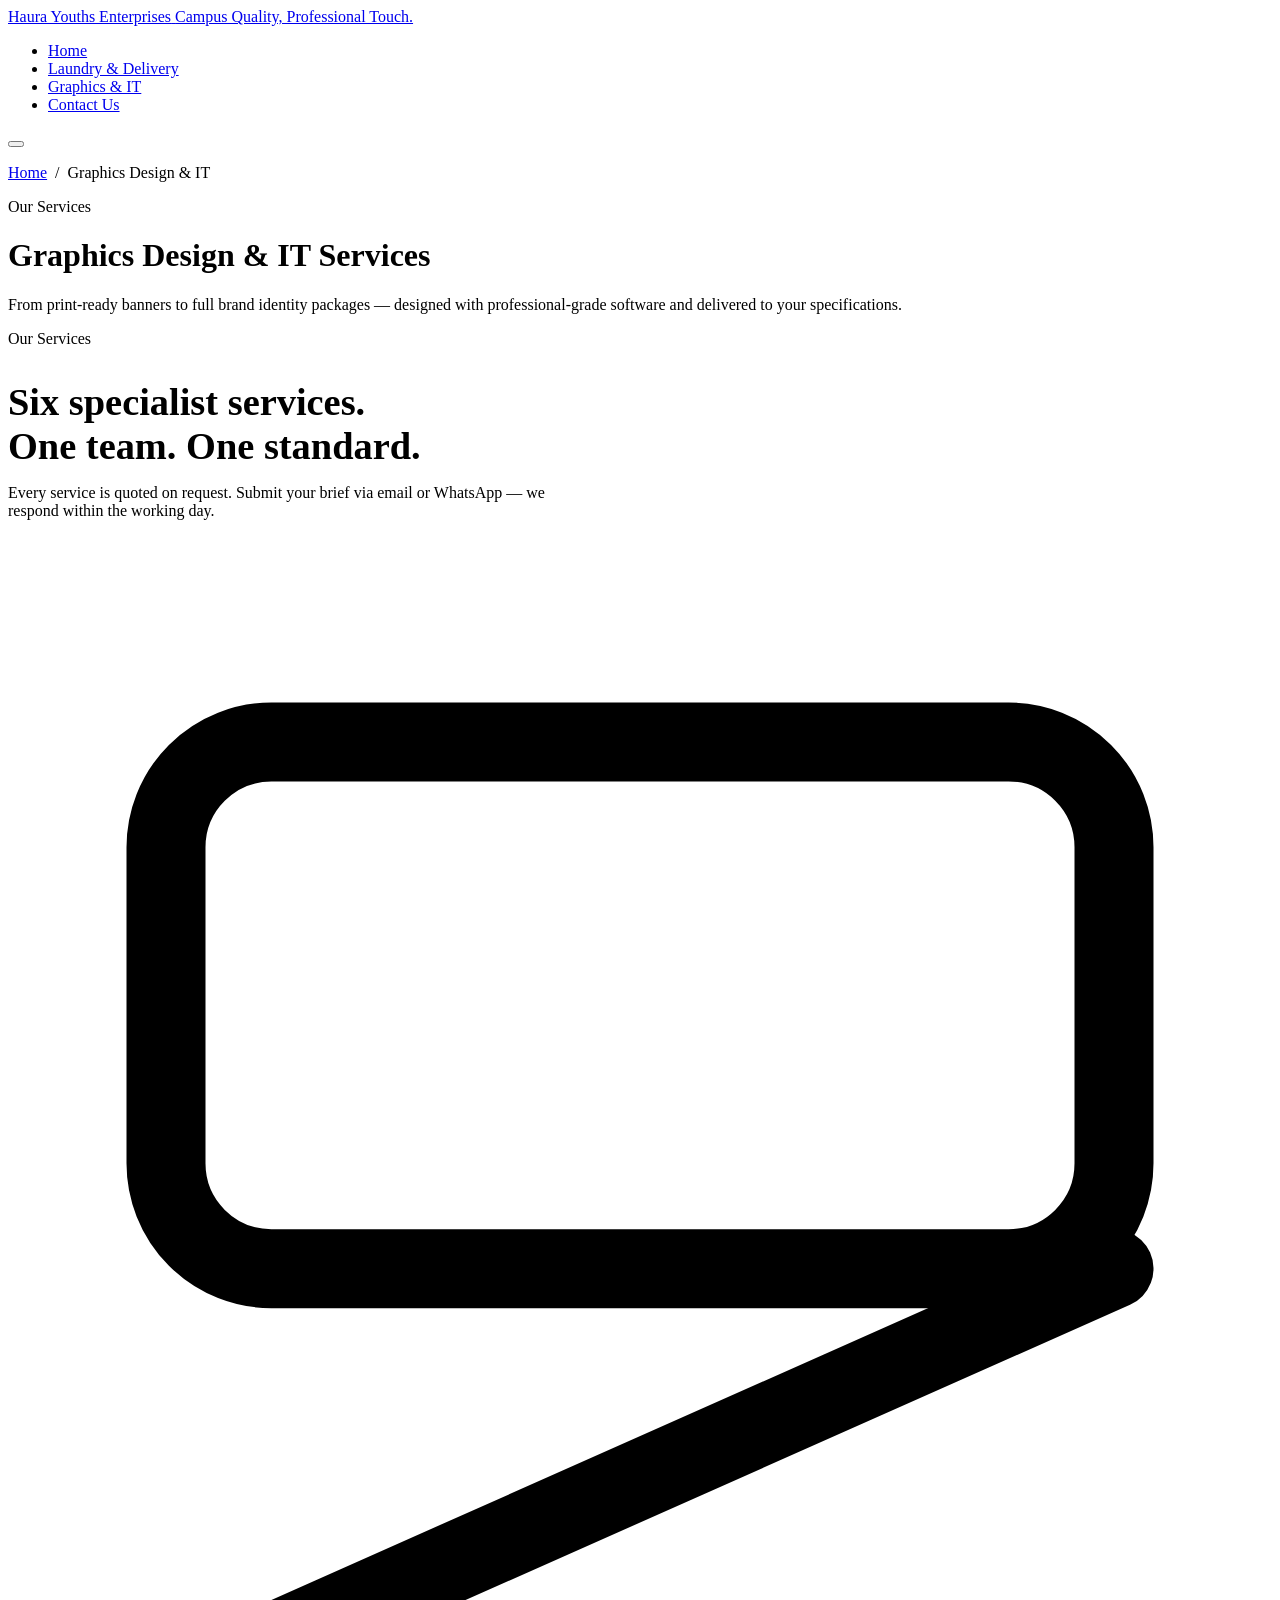
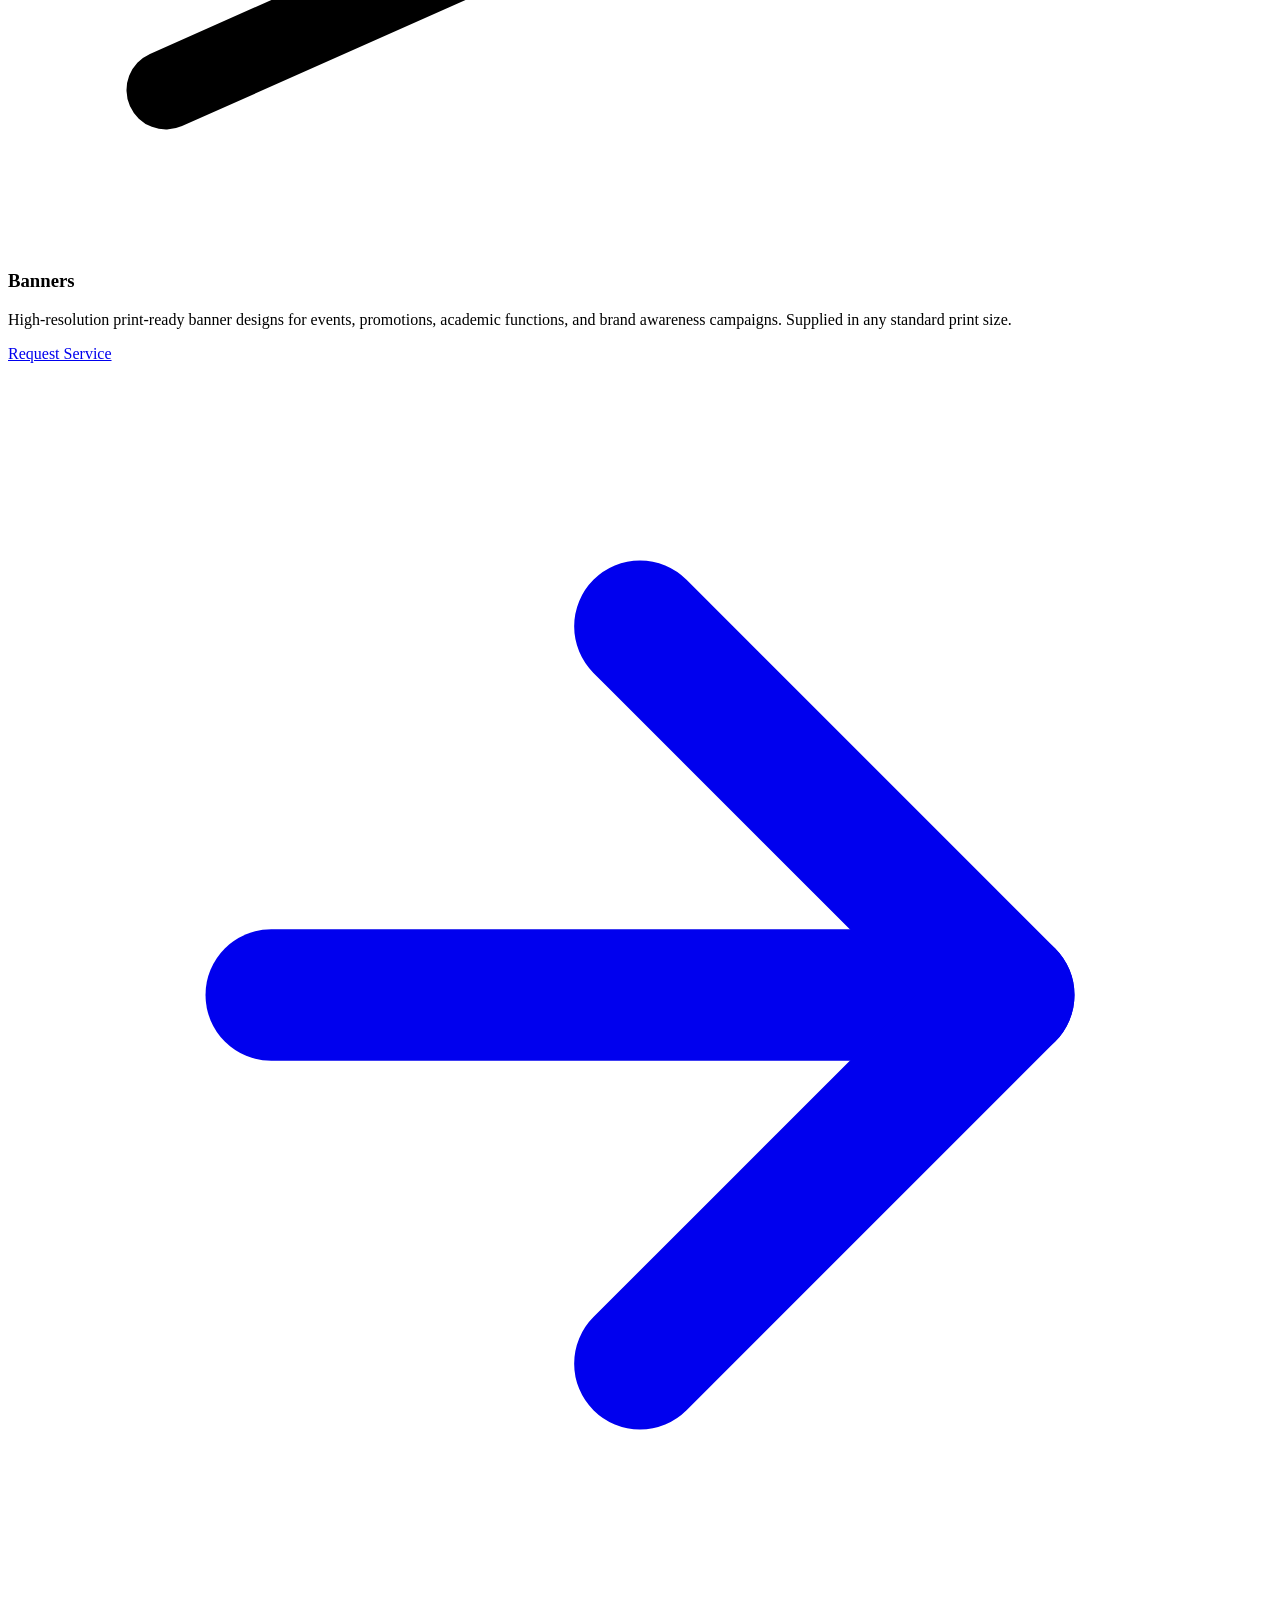
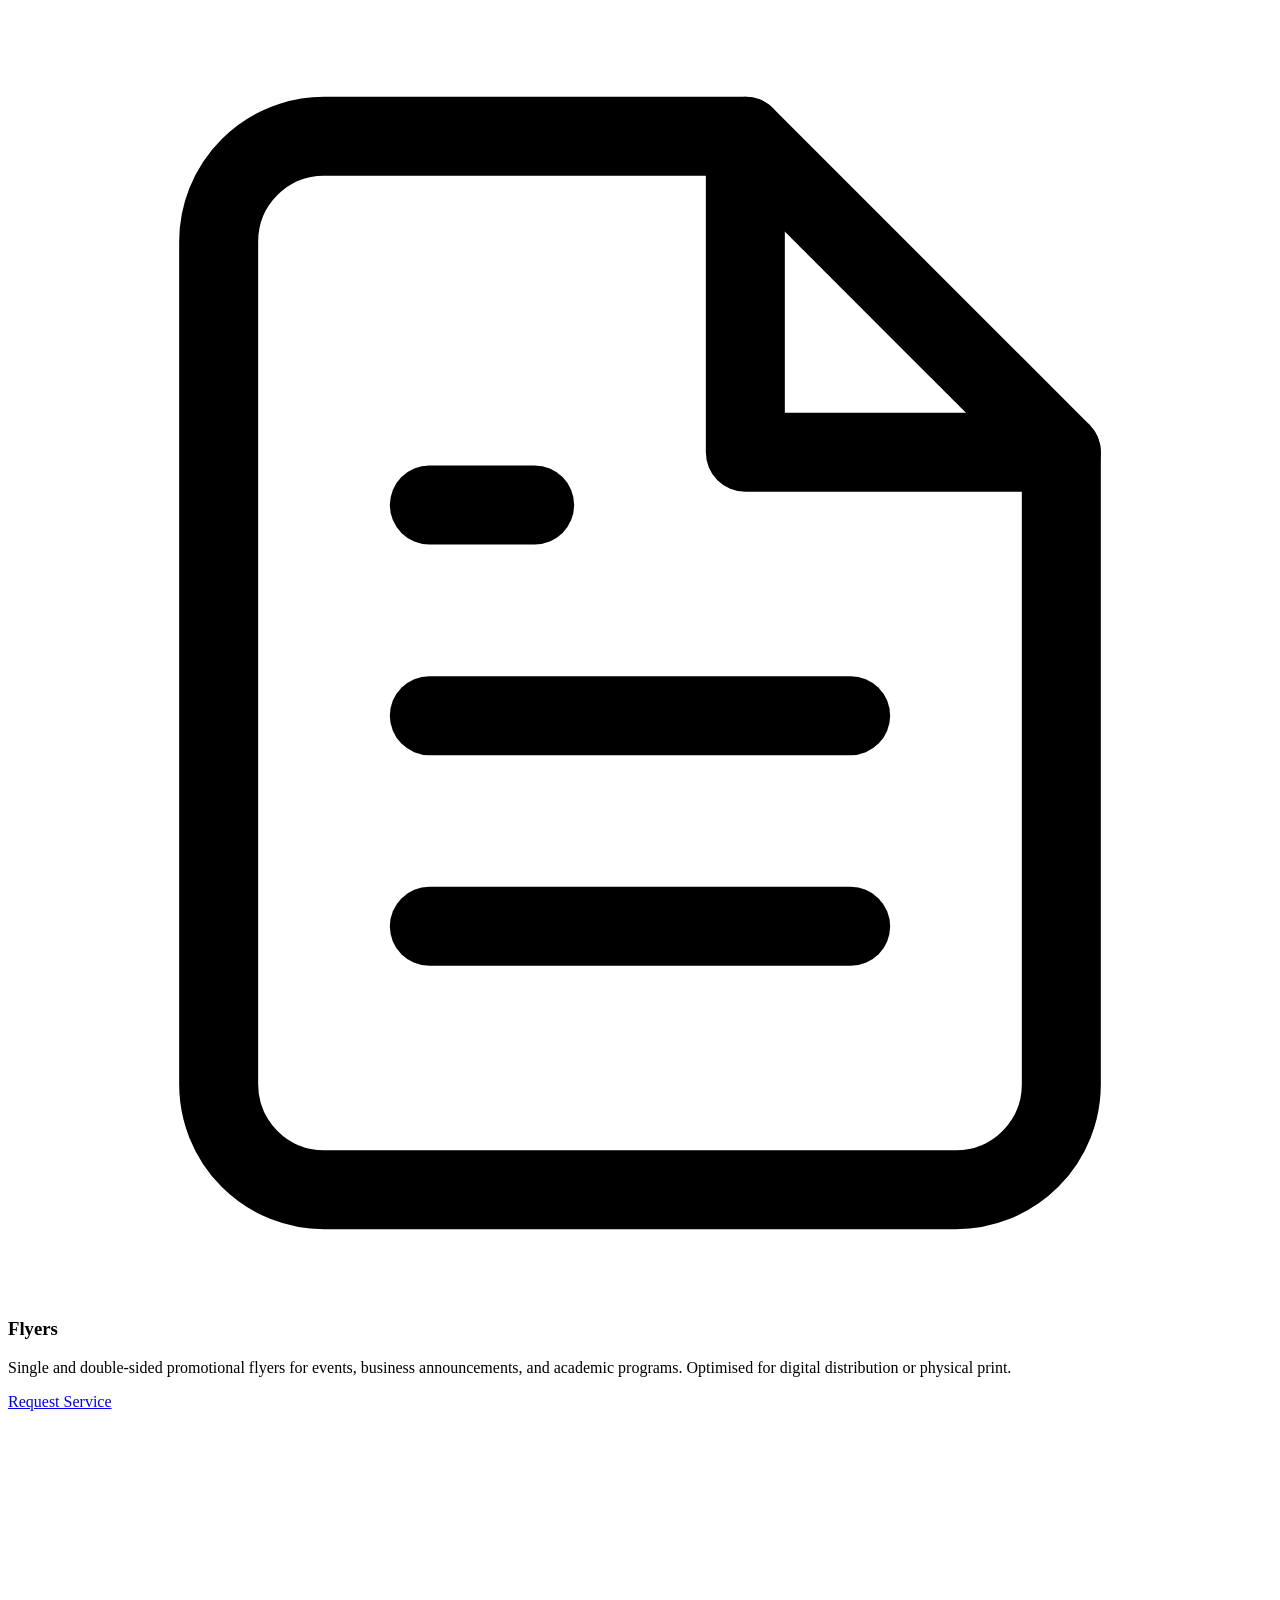
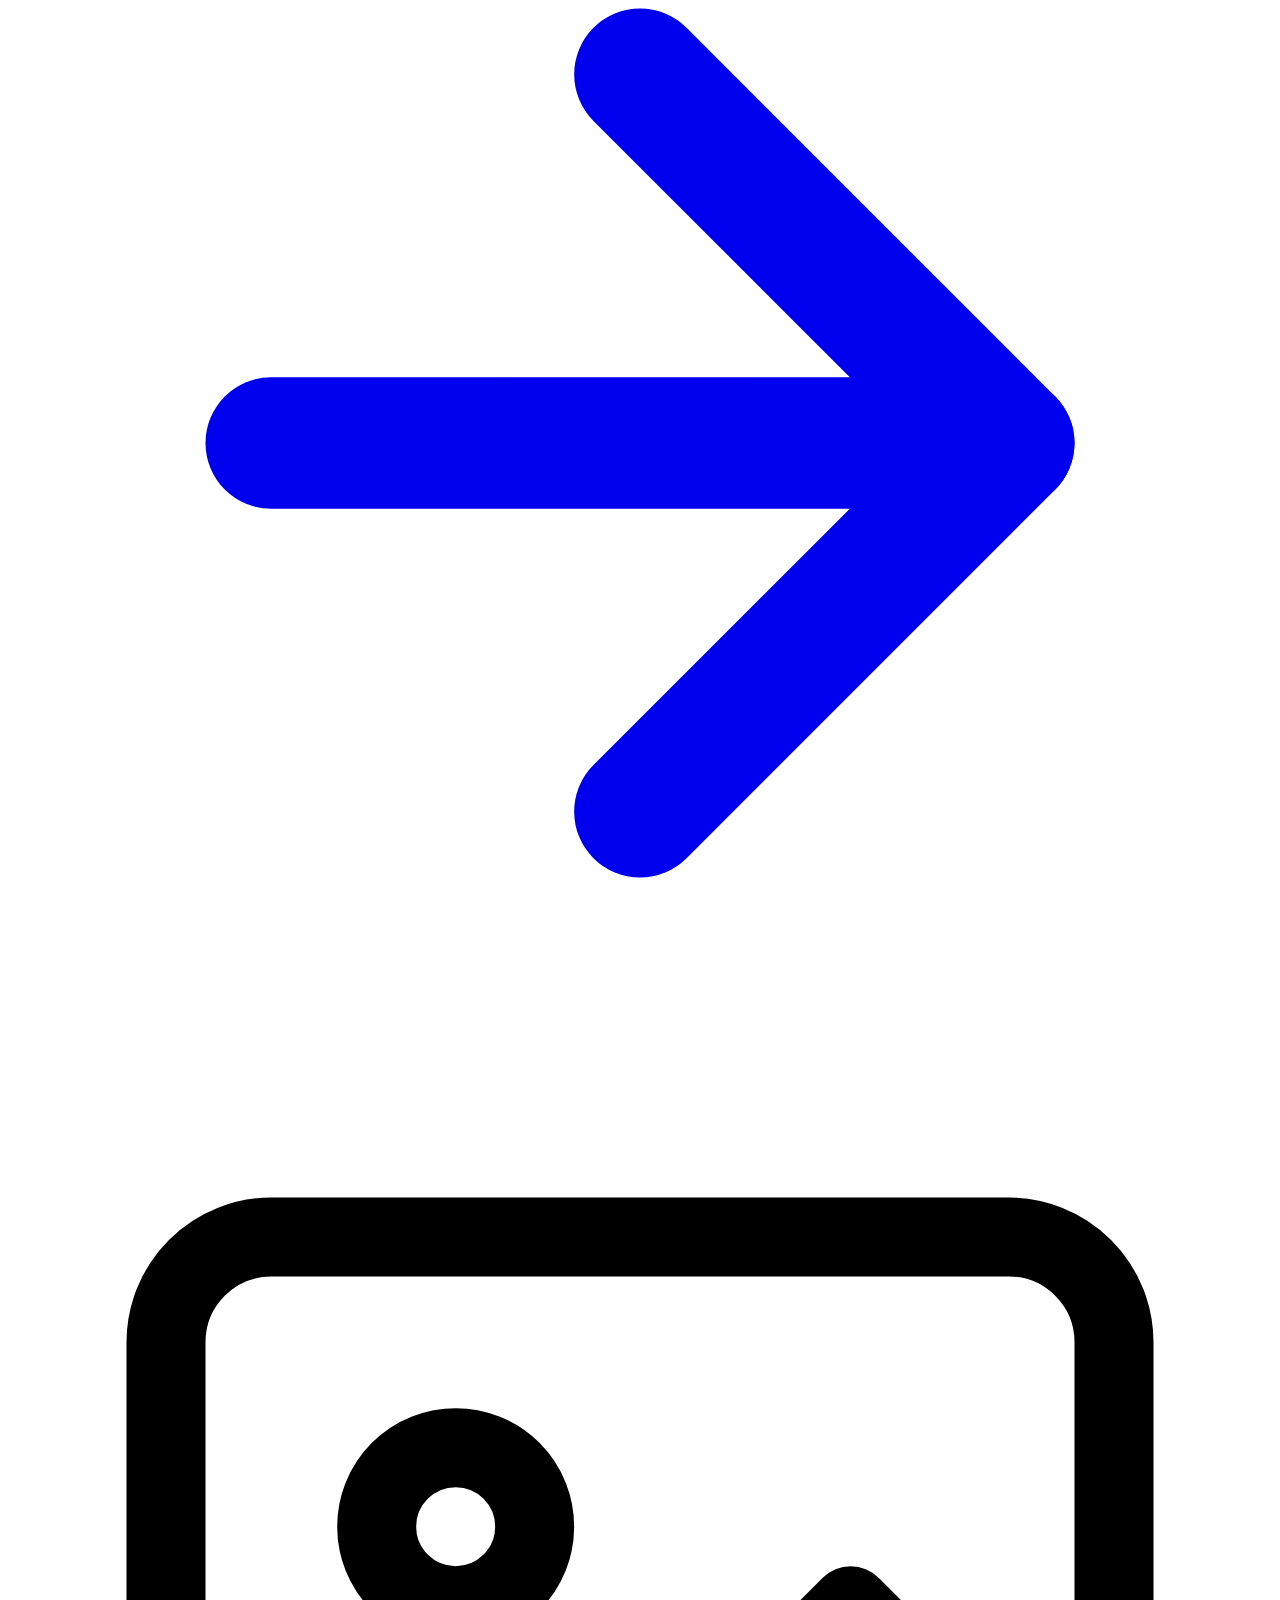
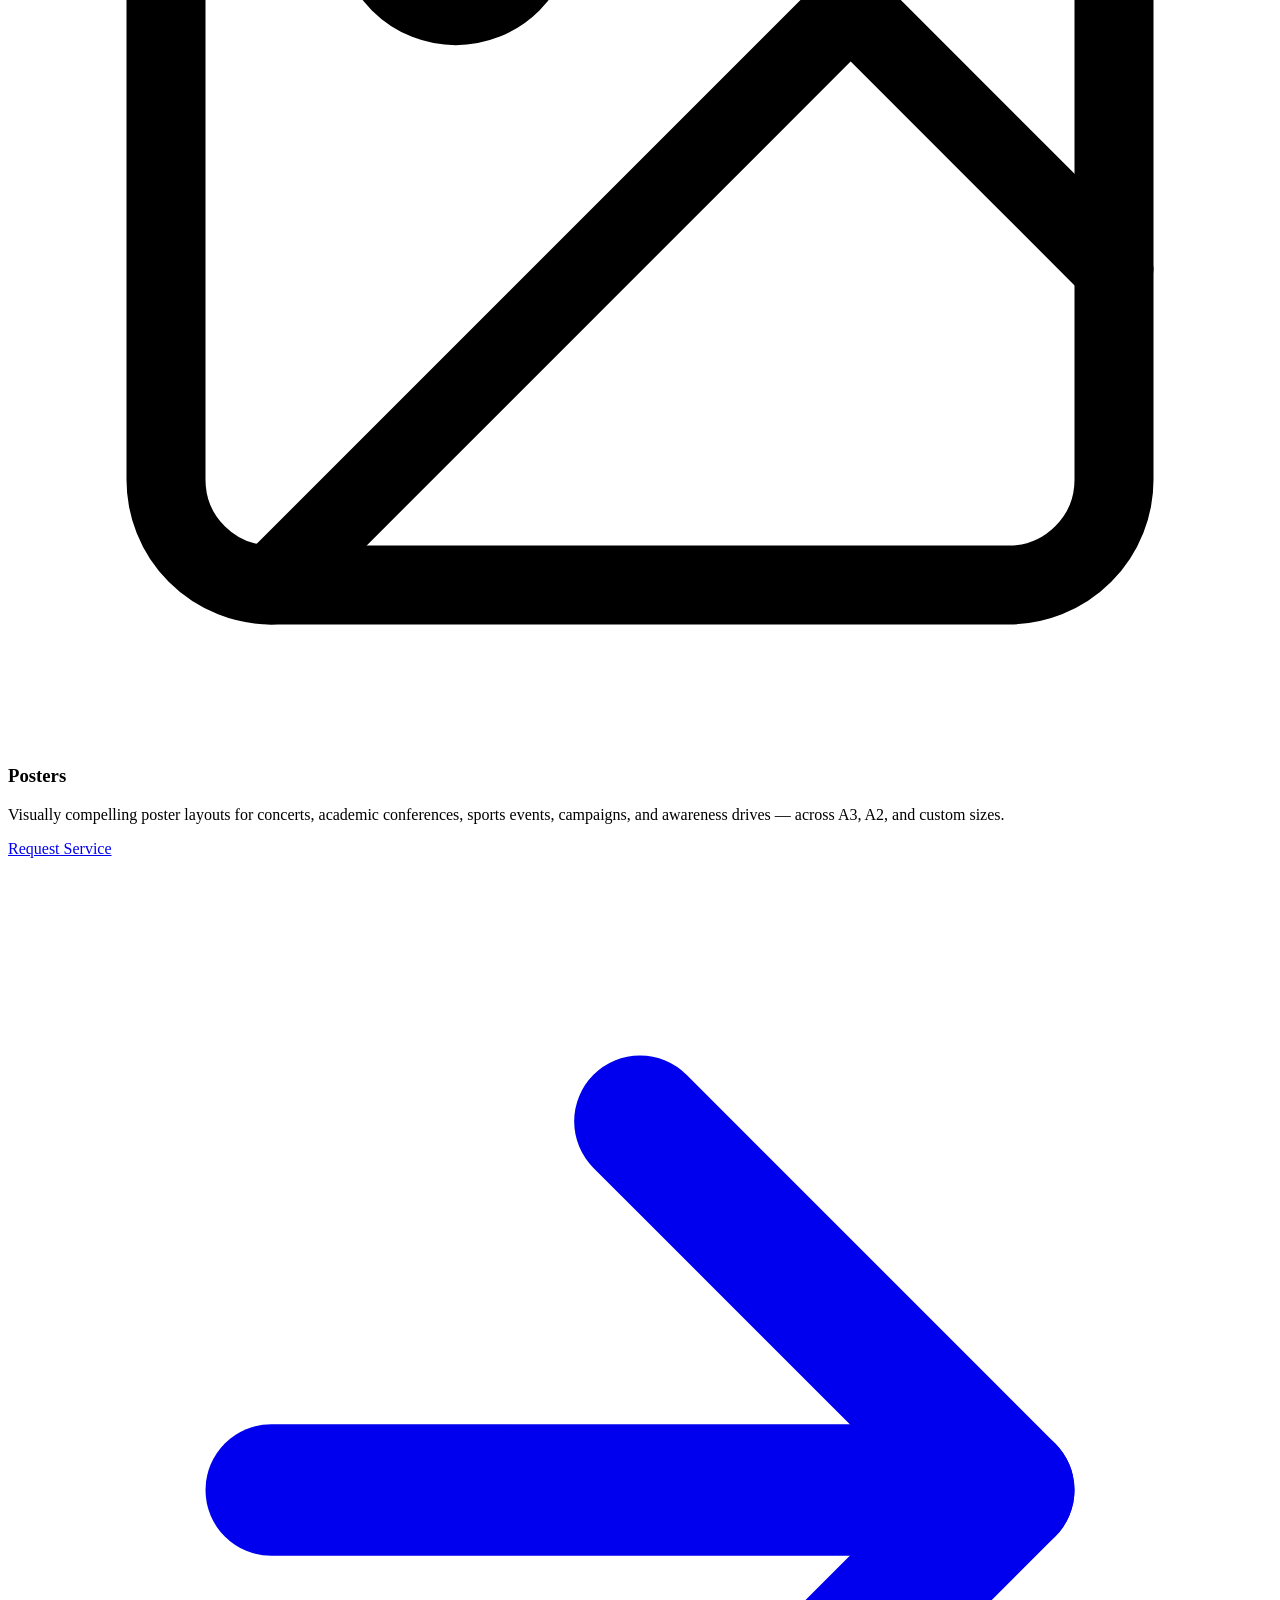
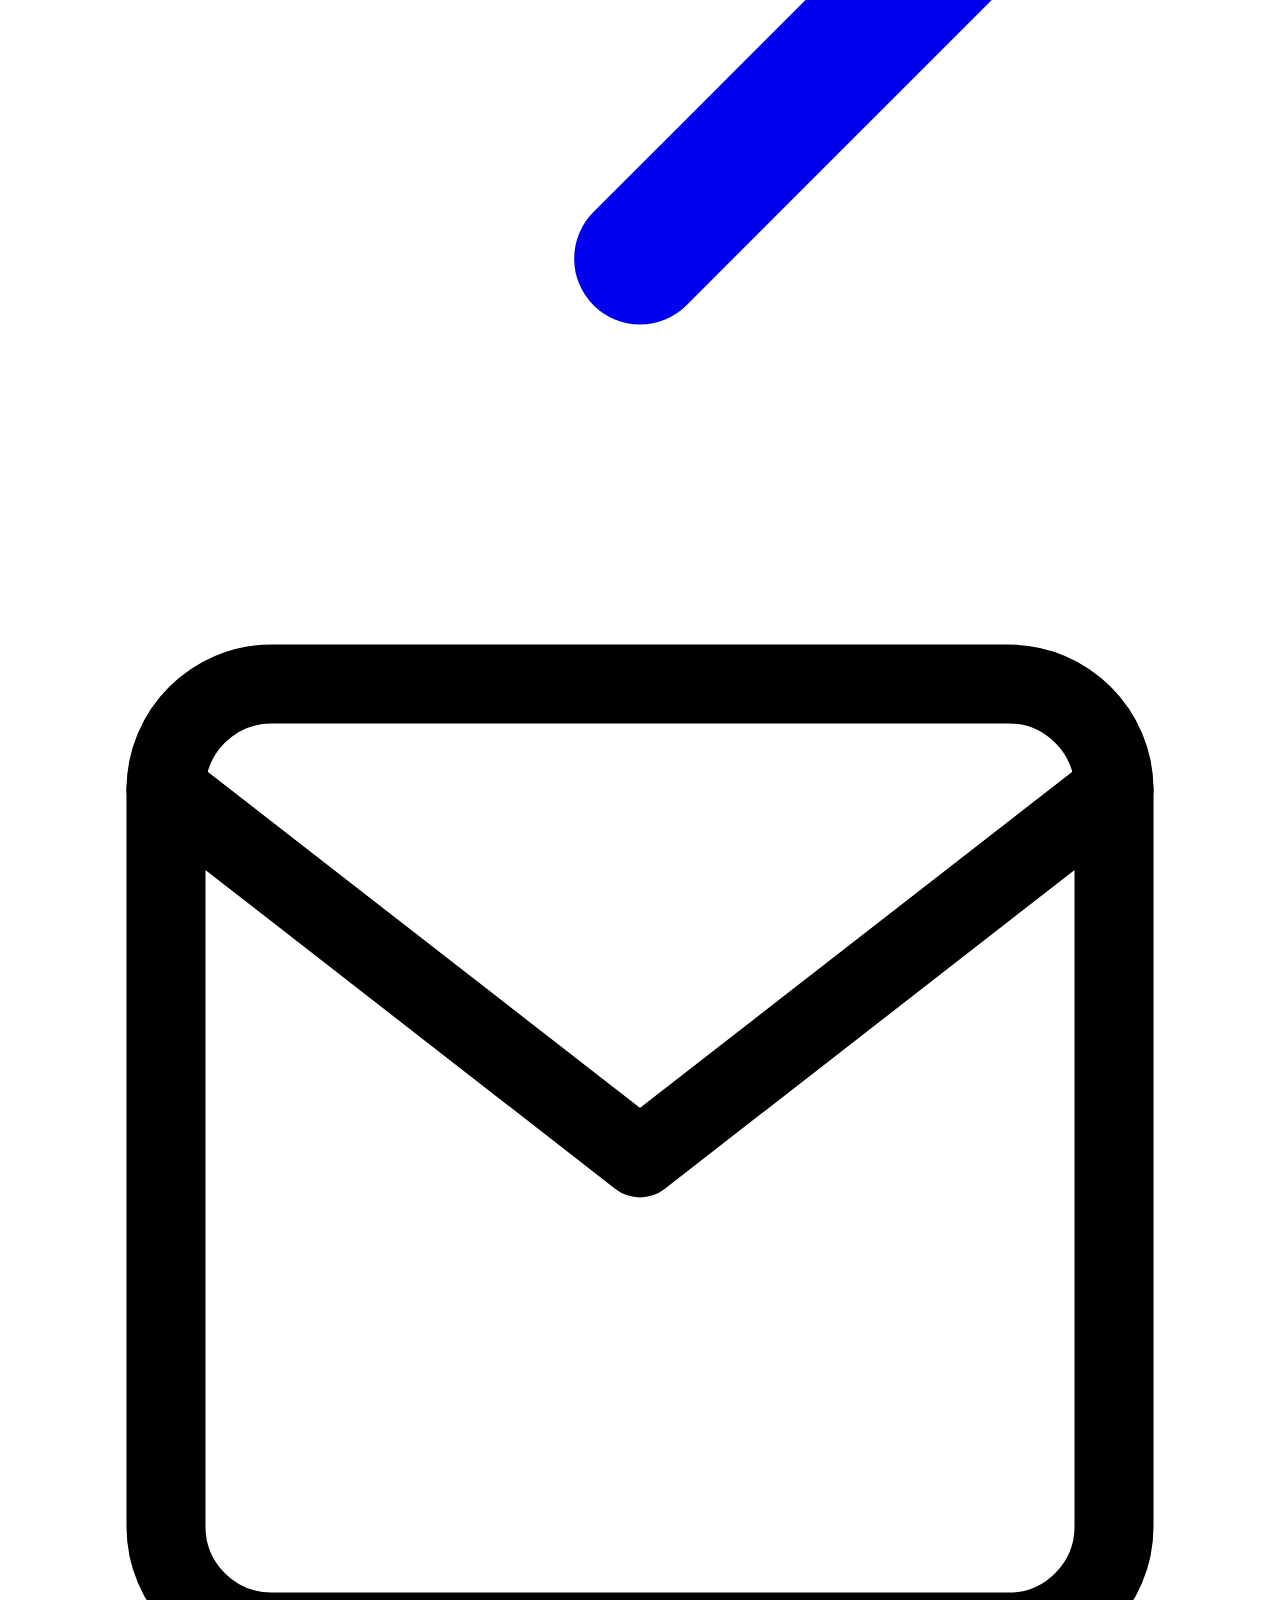
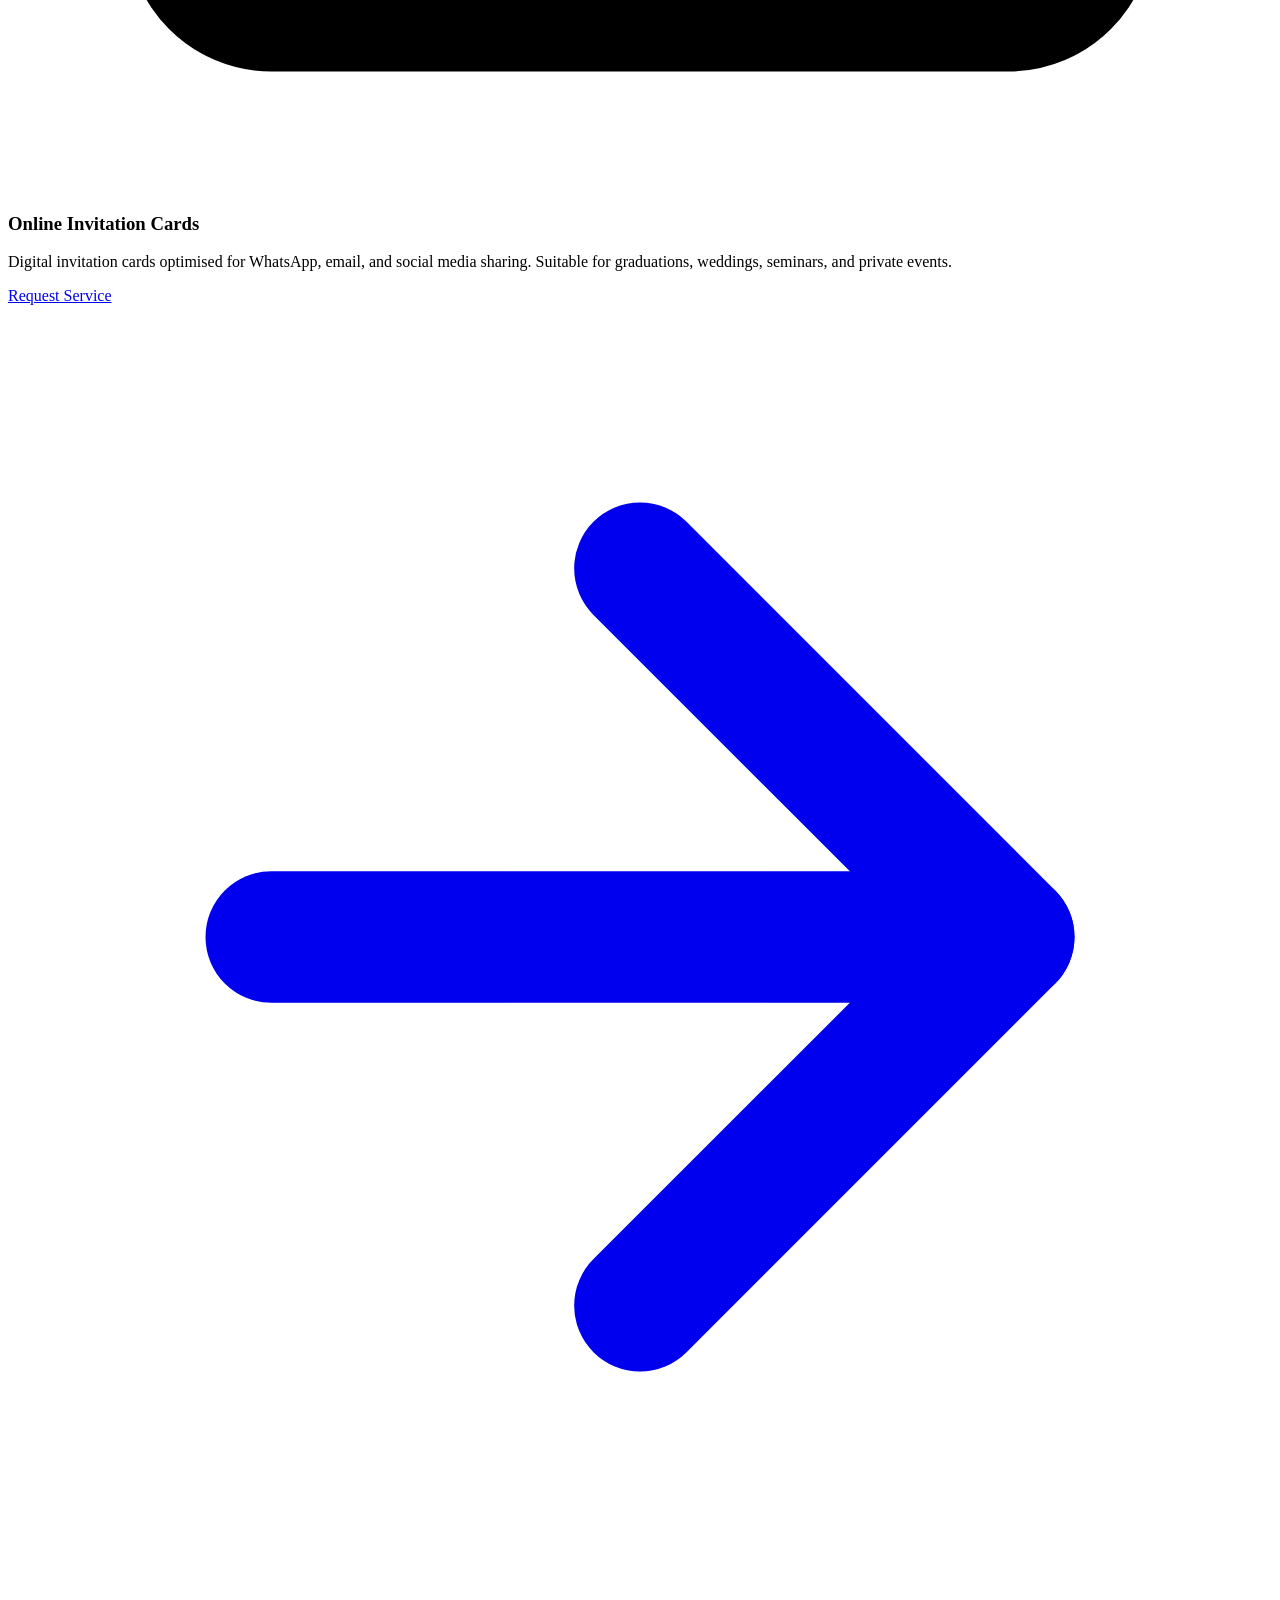
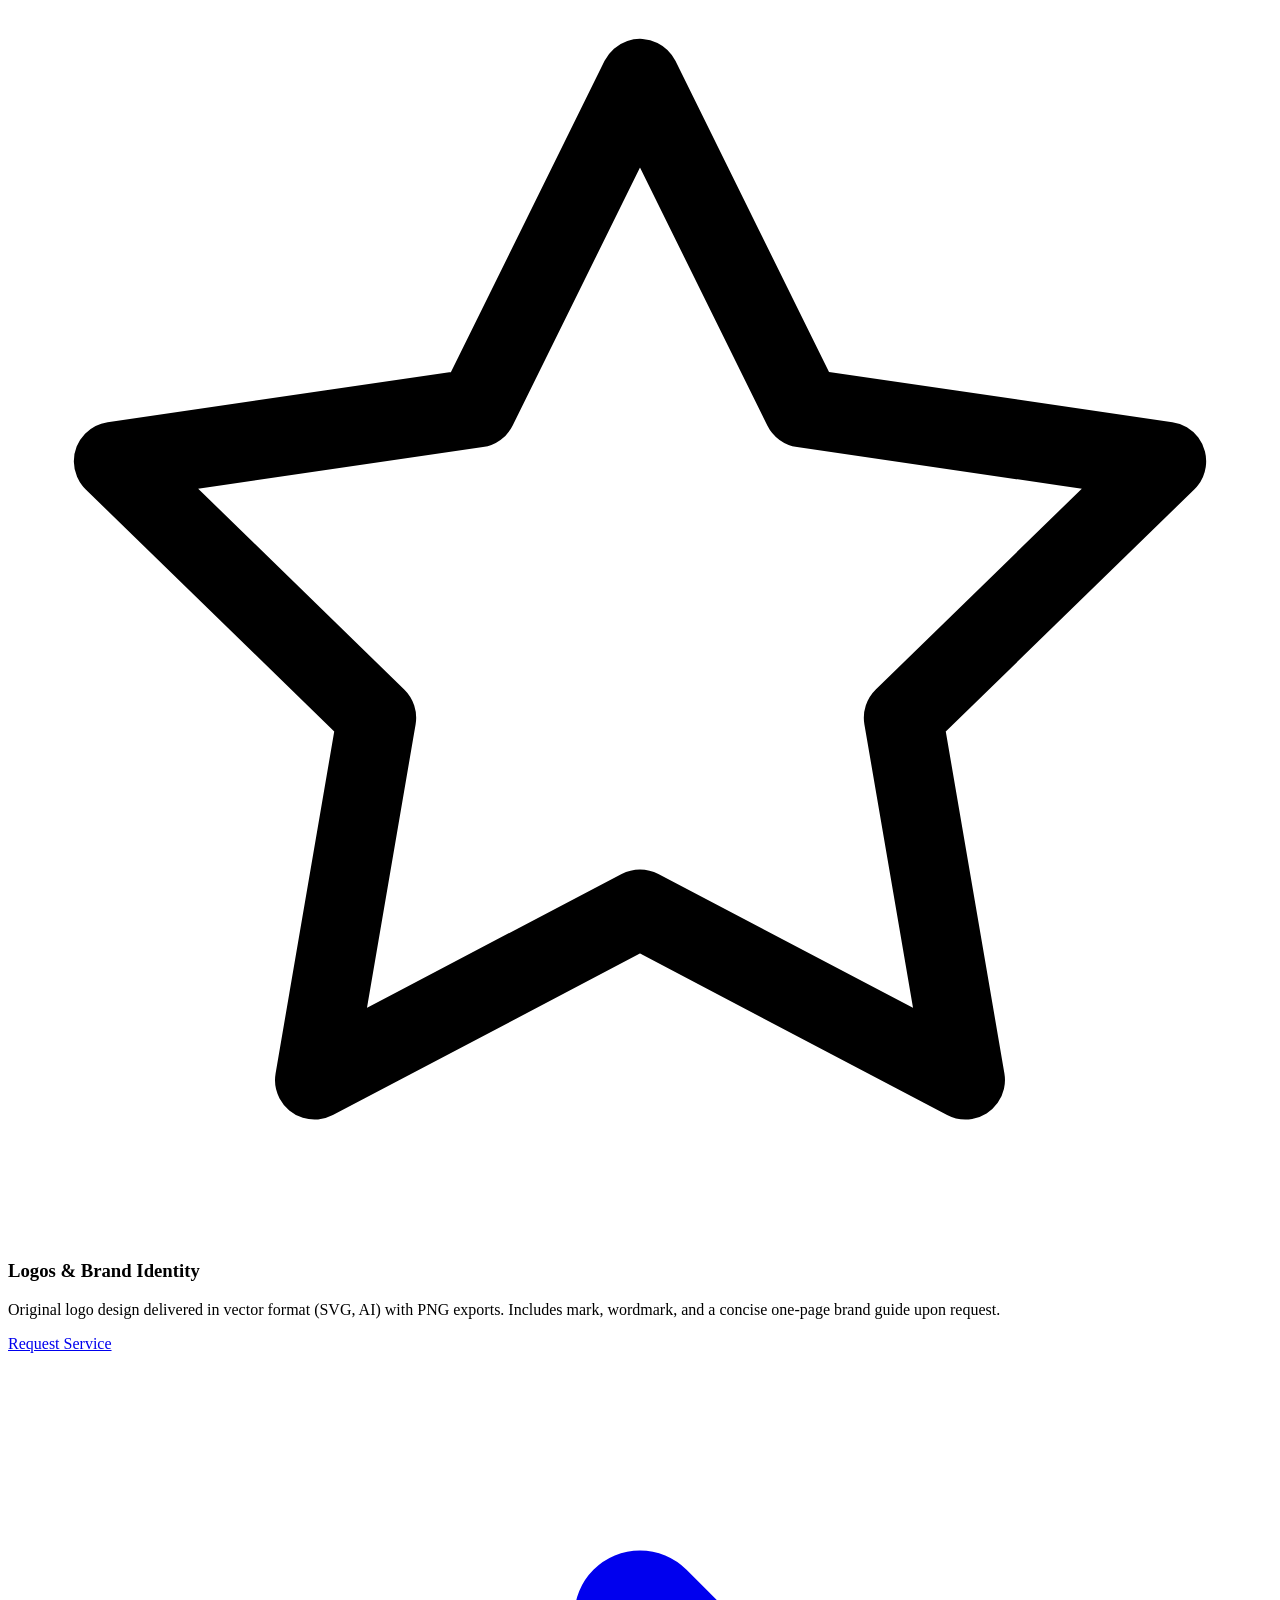
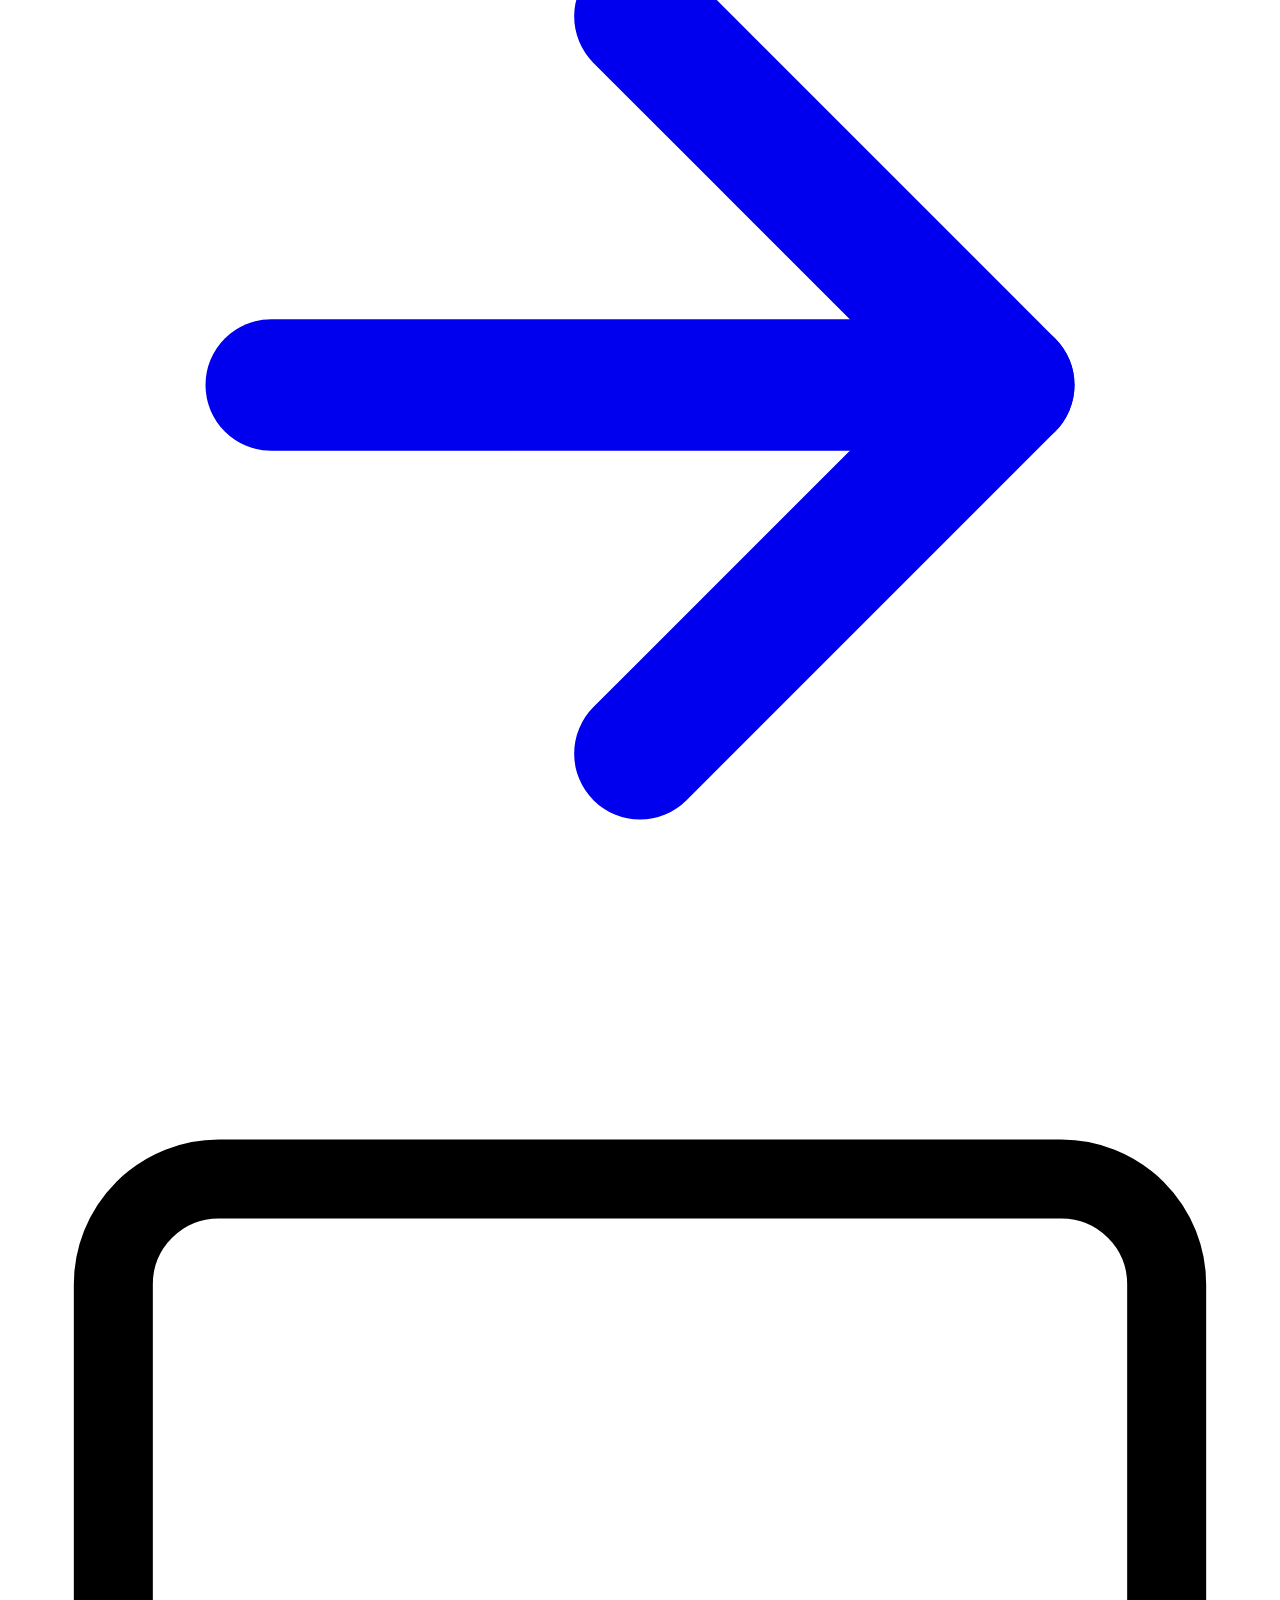
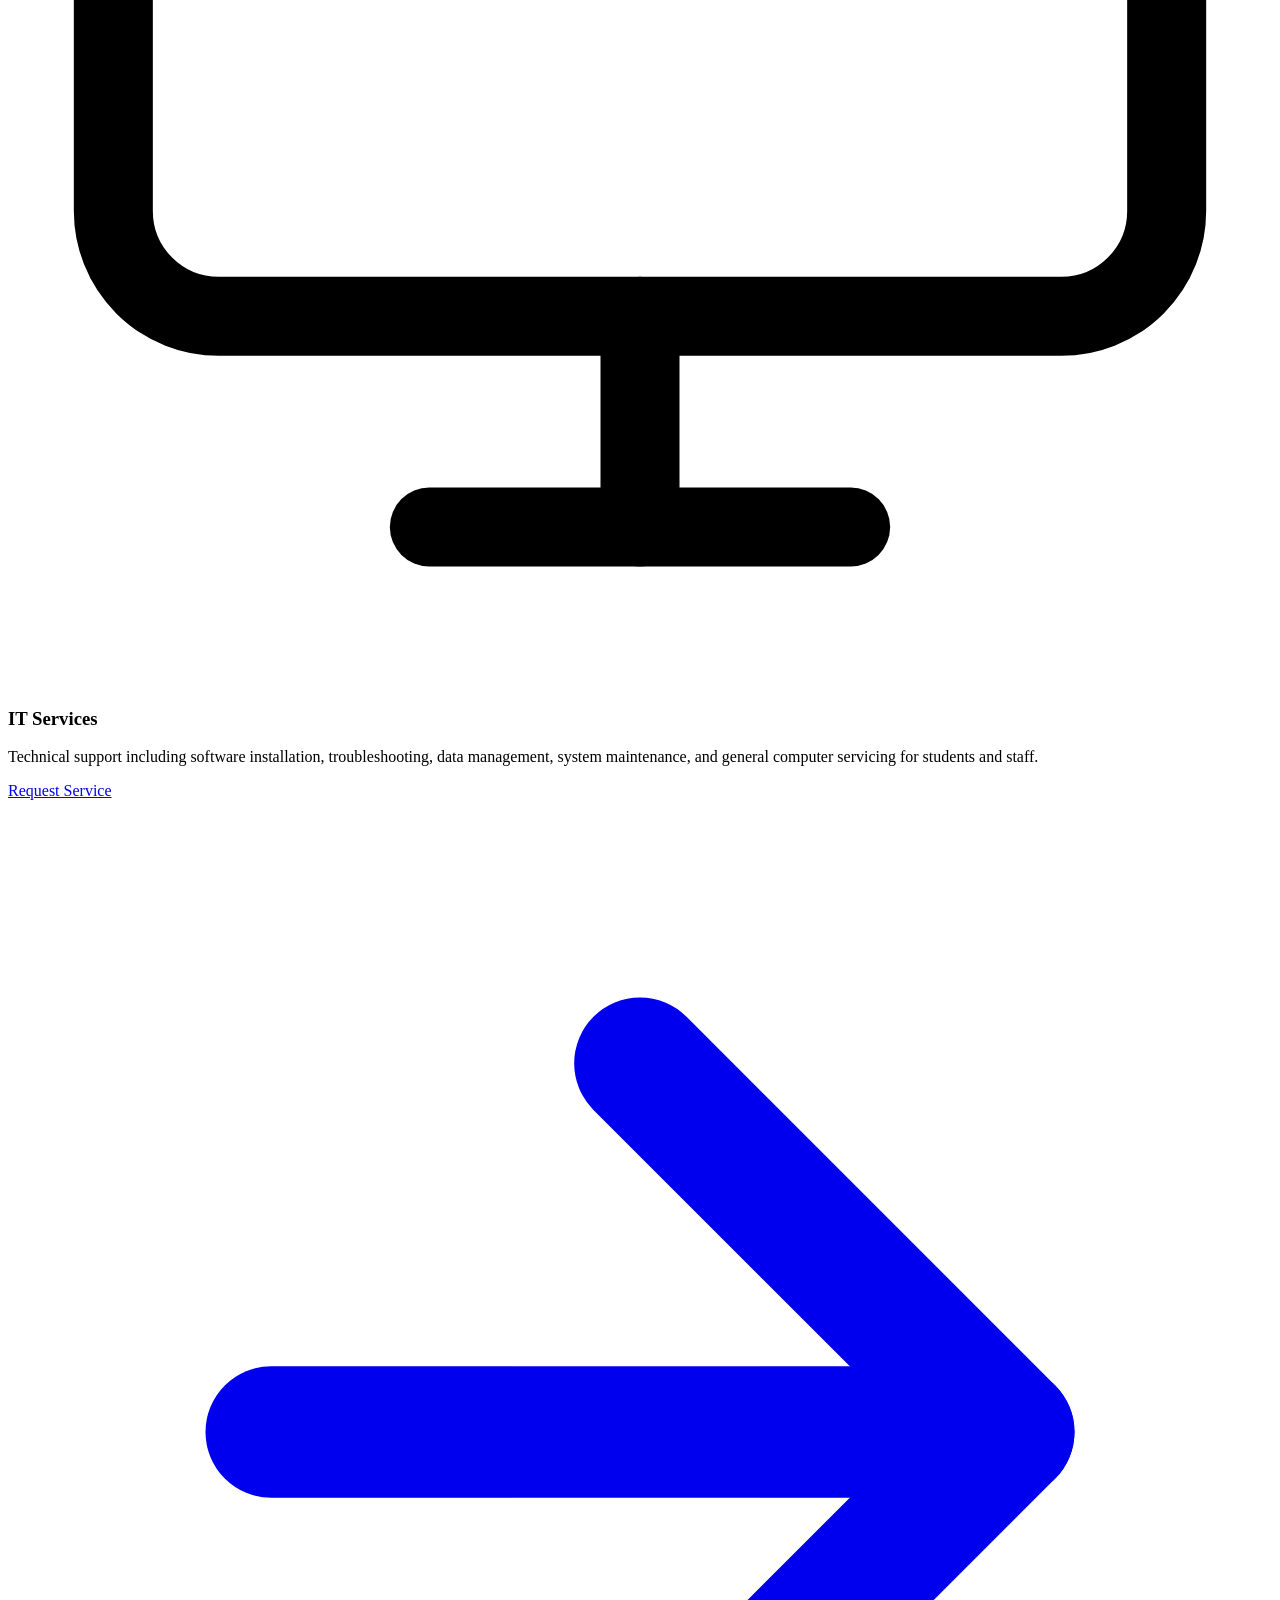
==== graphics.html @ f8dec612 "Fix hero image, calculator delivery note styling, copyright year 2026" ====
<!DOCTYPE html>
<html lang="en">
<head>
  <meta charset="UTF-8" />
  <meta name="viewport" content="width=device-width, initial-scale=1.0" />
  <meta name="description" content="Haura Youths Enterprises — Professional graphics design and IT services including banners, flyers, posters, logos, invitation cards, and technical support. Mbeya, Tanzania." />
  <title>Graphics Design &amp; IT — Haura Youths Enterprises</title>
  <link rel="stylesheet" href="css/style.css" />
</head>
<body>

  <!-- NAVBAR -->
  <nav class="navbar" role="navigation" aria-label="Main navigation">
    <div class="navbar__inner">
      <a href="index.html" class="navbar__brand">
        <span class="navbar__name">Haura Youths Enterprises</span>
        <span class="navbar__tagline">Campus Quality, Professional Touch.</span>
      </a>
      <ul class="navbar__links" role="list">
        <li><a href="index.html">Home</a></li>
        <li><a href="laundry.html">Laundry &amp; Delivery</a></li>
        <li><a href="graphics.html" class="active">Graphics &amp; IT</a></li>
        <li><a href="mailto:haurayouths@gmail.com" class="nav-cta">Contact Us</a></li>
      </ul>
      <button class="nav-toggle" aria-label="Toggle menu" aria-expanded="false">
        <span></span>
        <span></span>
        <span></span>
      </button>
    </div>
  </nav>

  <!-- PAGE HERO -->
  <header class="page-hero" aria-labelledby="page-title">
    <div class="page-hero__inner">
      <p class="page-hero__breadcrumb">
        <a href="index.html">Home</a> &nbsp;/&nbsp; Graphics Design &amp; IT
      </p>
      <p class="section-label">Our Services</p>
      <h1 class="page-hero__title" id="page-title">Graphics Design &amp; IT Services</h1>
      <p class="page-hero__subtitle">
        From print-ready banners to full brand identity packages — designed with professional-grade software and delivered to your specifications.
      </p>
    </div>
  </header>

  <!-- SERVICE MATRIX -->
  <main>
    <section class="graphics-section" aria-labelledby="services-grid-title">
      <div style="max-width: 1280px; margin: 0 auto; padding: 0 0 48px;">
        <p class="section-label reveal">Our Services</p>
        <h2 id="services-grid-title" style="font-size: clamp(1.8rem, 3vw, 2.4rem); color: var(--color-text-main); margin-bottom: 12px;" class="reveal reveal-delay-1">Six specialist services.<br>One team. One standard.</h2>
        <p style="font-size: 1rem; color: var(--color-text-muted); max-width: 540px;" class="reveal reveal-delay-2">
          Every service is quoted on request. Submit your brief via email or WhatsApp — we respond within the working day.
        </p>
      </div>

      <div class="graphics-grid">

        <!-- 1. Banners -->
        <article class="service-block reveal reveal-delay-1">
          <div class="service-block__icon-wrap" aria-hidden="true">
            <svg class="service-block__icon" xmlns="http://www.w3.org/2000/svg" viewBox="0 0 24 24" fill="none" stroke="currentColor" stroke-width="1.5" stroke-linecap="round" stroke-linejoin="round">
              <rect x="3" y="3" width="18" height="10" rx="2"/>
              <path d="M3 21l18-8"/>
            </svg>
          </div>
          <div class="service-block__body">
            <h3 class="service-block__title">Banners</h3>
            <p class="service-block__desc">
              High-resolution print-ready banner designs for events, promotions, academic functions, and brand awareness campaigns. Supplied in any standard print size.
            </p>
            <a href="mailto:haurayouths@gmail.com?subject=Banner%20Design%20Request" class="service-block__btn" aria-label="Request a banner design">
              Request Service
              <svg xmlns="http://www.w3.org/2000/svg" viewBox="0 0 24 24" fill="none" stroke="currentColor" stroke-width="2.5" stroke-linecap="round" stroke-linejoin="round"><line x1="5" y1="12" x2="19" y2="12"/><polyline points="12 5 19 12 12 19"/></svg>
            </a>
          </div>
        </article>

        <!-- 2. Flyers -->
        <article class="service-block reveal reveal-delay-2">
          <div class="service-block__icon-wrap" aria-hidden="true">
            <svg class="service-block__icon" xmlns="http://www.w3.org/2000/svg" viewBox="0 0 24 24" fill="none" stroke="currentColor" stroke-width="1.5" stroke-linecap="round" stroke-linejoin="round">
              <path d="M14 2H6a2 2 0 0 0-2 2v16a2 2 0 0 0 2 2h12a2 2 0 0 0 2-2V8z"/>
              <polyline points="14 2 14 8 20 8"/>
              <line x1="16" y1="13" x2="8" y2="13"/>
              <line x1="16" y1="17" x2="8" y2="17"/>
              <polyline points="10 9 9 9 8 9"/>
            </svg>
          </div>
          <div class="service-block__body">
            <h3 class="service-block__title">Flyers</h3>
            <p class="service-block__desc">
              Single and double-sided promotional flyers for events, business announcements, and academic programs. Optimised for digital distribution or physical print.
            </p>
            <a href="mailto:haurayouths@gmail.com?subject=Flyer%20Design%20Request" class="service-block__btn" aria-label="Request a flyer design">
              Request Service
              <svg xmlns="http://www.w3.org/2000/svg" viewBox="0 0 24 24" fill="none" stroke="currentColor" stroke-width="2.5" stroke-linecap="round" stroke-linejoin="round"><line x1="5" y1="12" x2="19" y2="12"/><polyline points="12 5 19 12 12 19"/></svg>
            </a>
          </div>
        </article>

        <!-- 3. Posters -->
        <article class="service-block reveal reveal-delay-3">
          <div class="service-block__icon-wrap" aria-hidden="true">
            <svg class="service-block__icon" xmlns="http://www.w3.org/2000/svg" viewBox="0 0 24 24" fill="none" stroke="currentColor" stroke-width="1.5" stroke-linecap="round" stroke-linejoin="round">
              <rect x="3" y="3" width="18" height="18" rx="2" ry="2"/>
              <circle cx="8.5" cy="8.5" r="1.5"/>
              <polyline points="21 15 16 10 5 21"/>
            </svg>
          </div>
          <div class="service-block__body">
            <h3 class="service-block__title">Posters</h3>
            <p class="service-block__desc">
              Visually compelling poster layouts for concerts, academic conferences, sports events, campaigns, and awareness drives — across A3, A2, and custom sizes.
            </p>
            <a href="mailto:haurayouths@gmail.com?subject=Poster%20Design%20Request" class="service-block__btn" aria-label="Request a poster design">
              Request Service
              <svg xmlns="http://www.w3.org/2000/svg" viewBox="0 0 24 24" fill="none" stroke="currentColor" stroke-width="2.5" stroke-linecap="round" stroke-linejoin="round"><line x1="5" y1="12" x2="19" y2="12"/><polyline points="12 5 19 12 12 19"/></svg>
            </a>
          </div>
        </article>

        <!-- 4. Online Invitation Cards -->
        <article class="service-block reveal reveal-delay-4">
          <div class="service-block__icon-wrap" aria-hidden="true">
            <svg class="service-block__icon" xmlns="http://www.w3.org/2000/svg" viewBox="0 0 24 24" fill="none" stroke="currentColor" stroke-width="1.5" stroke-linecap="round" stroke-linejoin="round">
              <path d="M21 5c0-1.1-.9-2-2-2H5c-1.1 0-2 .9-2 2v14c0 1.1.9 2 2 2h14c1.1 0 2-.9 2-2V5z"/>
              <path d="M21 5l-9 7-9-7"/>
            </svg>
          </div>
          <div class="service-block__body">
            <h3 class="service-block__title">Online Invitation Cards</h3>
            <p class="service-block__desc">
              Digital invitation cards optimised for WhatsApp, email, and social media sharing. Suitable for graduations, weddings, seminars, and private events.
            </p>
            <a href="mailto:haurayouths@gmail.com?subject=Invitation%20Card%20Design%20Request" class="service-block__btn" aria-label="Request an invitation card design">
              Request Service
              <svg xmlns="http://www.w3.org/2000/svg" viewBox="0 0 24 24" fill="none" stroke="currentColor" stroke-width="2.5" stroke-linecap="round" stroke-linejoin="round"><line x1="5" y1="12" x2="19" y2="12"/><polyline points="12 5 19 12 12 19"/></svg>
            </a>
          </div>
        </article>

        <!-- 5. Logos -->
        <article class="service-block reveal reveal-delay-5">
          <div class="service-block__icon-wrap" aria-hidden="true">
            <svg class="service-block__icon" xmlns="http://www.w3.org/2000/svg" viewBox="0 0 24 24" fill="none" stroke="currentColor" stroke-width="1.5" stroke-linecap="round" stroke-linejoin="round">
              <polygon points="12 2 15.09 8.26 22 9.27 17 14.14 18.18 21.02 12 17.77 5.82 21.02 7 14.14 2 9.27 8.91 8.26 12 2"/>
            </svg>
          </div>
          <div class="service-block__body">
            <h3 class="service-block__title">Logos &amp; Brand Identity</h3>
            <p class="service-block__desc">
              Original logo design delivered in vector format (SVG, AI) with PNG exports. Includes mark, wordmark, and a concise one-page brand guide upon request.
            </p>
            <a href="mailto:haurayouths@gmail.com?subject=Logo%20Design%20Request" class="service-block__btn" aria-label="Request a logo design">
              Request Service
              <svg xmlns="http://www.w3.org/2000/svg" viewBox="0 0 24 24" fill="none" stroke="currentColor" stroke-width="2.5" stroke-linecap="round" stroke-linejoin="round"><line x1="5" y1="12" x2="19" y2="12"/><polyline points="12 5 19 12 12 19"/></svg>
            </a>
          </div>
        </article>

        <!-- 6. IT Services -->
        <article class="service-block reveal reveal-delay-1">
          <div class="service-block__icon-wrap" aria-hidden="true">
            <svg class="service-block__icon" xmlns="http://www.w3.org/2000/svg" viewBox="0 0 24 24" fill="none" stroke="currentColor" stroke-width="1.5" stroke-linecap="round" stroke-linejoin="round">
              <rect x="2" y="3" width="20" height="14" rx="2" ry="2"/>
              <line x1="8" y1="21" x2="16" y2="21"/>
              <line x1="12" y1="17" x2="12" y2="21"/>
            </svg>
          </div>
          <div class="service-block__body">
            <h3 class="service-block__title">IT Services</h3>
            <p class="service-block__desc">
              Technical support including software installation, troubleshooting, data management, system maintenance, and general computer servicing for students and staff.
            </p>
            <a href="mailto:haurayouths@gmail.com?subject=IT%20Services%20Request" class="service-block__btn" aria-label="Request IT services">
              Request Service
              <svg xmlns="http://www.w3.org/2000/svg" viewBox="0 0 24 24" fill="none" stroke="currentColor" stroke-width="2.5" stroke-linecap="round" stroke-linejoin="round"><line x1="5" y1="12" x2="19" y2="12"/><polyline points="12 5 19 12 12 19"/></svg>
            </a>
          </div>
        </article>

      </div>
    </section>

    <!-- PROCESS STRIP -->
    <section class="process-strip" aria-labelledby="process-title">
      <div class="process-strip__inner">
        <h2 class="process-strip__title reveal" id="process-title">How a design project works</h2>
        <div class="process-steps">
          <div class="process-step reveal reveal-delay-1">
            <div class="process-step__num">01</div>
            <h3 class="process-step__title">Submit Your Brief</h3>
            <p class="process-step__desc">Send your requirements — purpose, dimensions, text content, brand colours — via email or WhatsApp.</p>
          </div>
          <div class="process-step reveal reveal-delay-2">
            <div class="process-step__num">02</div>
            <h3 class="process-step__title">Quotation &amp; Approval</h3>
            <p class="process-step__desc">We respond with a price and timeline. Work begins once you confirm and provide any source assets.</p>
          </div>
          <div class="process-step reveal reveal-delay-3">
            <div class="process-step__num">03</div>
            <h3 class="process-step__title">Design &amp; Review</h3>
            <p class="process-step__desc">You receive a first draft for review. One round of revisions is included in every project.</p>
          </div>
          <div class="process-step reveal reveal-delay-4">
            <div class="process-step__num">04</div>
            <h3 class="process-step__title">Final Delivery</h3>
            <p class="process-step__desc">Approved files are delivered in your required formats — ready to print, share, or publish immediately.</p>
          </div>
        </div>
      </div>
    </section>

    <!-- CONTACT CTA STRIP -->
    <section style="background: var(--color-secondary); padding: 80px 5%;" aria-labelledby="cta-title">
      <div style="max-width: 1280px; margin: 0 auto; display: grid; grid-template-columns: 1fr auto; gap: 40px; align-items: center;" class="reveal">
        <div>
          <p class="section-label">Ready to Start?</p>
          <h2 id="cta-title" style="font-size: clamp(1.6rem, 3vw, 2.2rem); color: var(--color-text-main); margin-bottom: 12px;">Send us your brief today.</h2>
          <p style="font-size: 0.975rem; color: var(--color-text-muted); max-width: 480px; line-height: 1.7;">
            Every project, large or small, receives a dedicated response within the working day. No automated replies — a real team member handles each enquiry.
          </p>
        </div>
        <div style="display: flex; flex-direction: column; gap: 12px; min-width: 200px;">
          <a href="mailto:haurayouths@gmail.com" class="btn btn--primary">
            Email a Brief
            <svg xmlns="http://www.w3.org/2000/svg" viewBox="0 0 24 24" fill="none" stroke="currentColor" stroke-width="2.5" stroke-linecap="round" stroke-linejoin="round"><path d="M4 4h16c1.1 0 2 .9 2 2v12c0 1.1-.9 2-2 2H4c-1.1 0-2-.9-2-2V6c0-1.1.9-2 2-2z"/><polyline points="22,6 12,13 2,6"/></svg>
          </a>
          <a href="https://wa.me/255759125949" class="btn btn--dark" target="_blank" rel="noopener noreferrer">
            WhatsApp Us
          </a>
        </div>
      </div>
    </section>
  </main>

  <!-- FOOTER -->
  <footer class="footer" role="contentinfo">
    <div class="footer__inner">
      <div class="footer__top">
        <div>
          <div class="footer__brand-name">Haura Youths Enterprises</div>
          <div class="footer__brand-tag">Campus Quality, Professional Touch.</div>
          <p class="footer__brand-desc">
            A student-founded enterprise operating out of Mbeya University of Science &amp; Technology, providing laundry, delivery, and creative digital services.
          </p>
        </div>
        <div>
          <h3 class="footer__col-title">Quick Links</h3>
          <ul class="footer__links">
            <li><a href="index.html">Home</a></li>
            <li><a href="laundry.html">Laundry &amp; Delivery</a></li>
            <li><a href="graphics.html">Graphics Design &amp; IT</a></li>
            <li><a href="mailto:haurayouths@gmail.com">Place an Order</a></li>
          </ul>
        </div>
        <div>
          <h3 class="footer__col-title">Contact</h3>
          <div class="footer__contact-item">
            <svg xmlns="http://www.w3.org/2000/svg" viewBox="0 0 24 24" fill="none" stroke="currentColor" stroke-width="2" stroke-linecap="round" stroke-linejoin="round"><path d="M4 4h16c1.1 0 2 .9 2 2v12c0 1.1-.9 2-2 2H4c-1.1 0-2-.9-2-2V6c0-1.1.9-2 2-2z"/><polyline points="22,6 12,13 2,6"/></svg>
            <a href="mailto:haurayouths@gmail.com">haurayouths@gmail.com</a>
          </div>
          <div class="footer__contact-item">
            <svg xmlns="http://www.w3.org/2000/svg" viewBox="0 0 24 24" fill="none" stroke="currentColor" stroke-width="2" stroke-linecap="round" stroke-linejoin="round"><path d="M21 10c0 7-9 13-9 13s-9-6-9-13a9 9 0 0 1 18 0z"/><circle cx="12" cy="10" r="3"/></svg>
            <span>Iyunga, Mbeya, Tanzania</span>
          </div>
          <div class="footer__contact-item">
            <svg xmlns="http://www.w3.org/2000/svg" viewBox="0 0 24 24" fill="none" stroke="currentColor" stroke-width="2" stroke-linecap="round" stroke-linejoin="round"><path d="M22 16.92v3a2 2 0 0 1-2.18 2 19.79 19.79 0 0 1-8.63-3.07A19.5 19.5 0 0 1 4.69 9.5a19.79 19.79 0 0 1-3.07-8.67A2 2 0 0 1 3.6 2h3a2 2 0 0 1 2 1.72c.127.96.361 1.903.7 2.81a2 2 0 0 1-.45 2.11L7.91 9.9a16 16 0 0 0 6.29 6.29l1.06-.94a2 2 0 0 1 2.11-.45c.907.339 1.85.573 2.81.7A2 2 0 0 1 22 16.92z"/></svg>
            <div>
              <a href="tel:+255759125949">+255 759 125 949</a><br />
              <a href="tel:+255792369184">+255 792 369 184</a><br />
              <a href="tel:+255795852381">+255 795 852 381</a>
            </div>
          </div>
        </div>
      </div>
      <div class="footer__bottom">
        <p class="footer__copy">&copy; 2026 Haura Youths Enterprises. All rights reserved.</p>
        <nav class="footer__legal" aria-label="Legal links">
          <a href="#">Privacy Policy</a>
          <a href="#">Terms of Service</a>
        </nav>
      </div>
    </div>
  </footer>

  <a href="https://wa.me/255759125949" class="whatsapp-float" aria-label="Contact us on WhatsApp" target="_blank" rel="noopener noreferrer">
    <svg xmlns="http://www.w3.org/2000/svg" viewBox="0 0 24 24" fill="currentColor">
      <path d="M17.472 14.382c-.297-.149-1.758-.867-2.03-.967-.273-.099-.471-.148-.67.15-.197.297-.767.966-.94 1.164-.173.199-.347.223-.644.075-.297-.15-1.255-.463-2.39-1.475-.883-.788-1.48-1.761-1.653-2.059-.173-.297-.018-.458.13-.606.134-.133.298-.347.446-.52.149-.174.198-.298.298-.497.099-.198.05-.371-.025-.52-.075-.149-.669-1.612-.916-2.207-.242-.579-.487-.5-.669-.51-.173-.008-.371-.01-.57-.01-.198 0-.52.074-.792.372-.272.297-1.04 1.016-1.04 2.479 0 1.462 1.065 2.875 1.213 3.074.149.198 2.096 3.2 5.077 4.487.709.306 1.262.489 1.694.625.712.227 1.36.195 1.871.118.571-.085 1.758-.719 2.006-1.413.248-.694.248-1.289.173-1.413-.074-.124-.272-.198-.57-.347m-5.421 7.403h-.004a9.87 9.87 0 01-5.031-1.378l-.361-.214-3.741.982.998-3.648-.235-.374a9.86 9.86 0 01-1.51-5.26c.001-5.45 4.436-9.884 9.888-9.884 2.64 0 5.122 1.03 6.988 2.898a9.825 9.825 0 012.893 6.994c-.003 5.45-4.437 9.884-9.885 9.884m8.413-18.297A11.815 11.815 0 0012.05 0C5.495 0 .16 5.335.157 11.892c0 2.096.547 4.142 1.588 5.945L.057 24l6.305-1.654a11.882 11.882 0 005.683 1.448h.005c6.554 0 11.89-5.335 11.893-11.893a11.821 11.821 0 00-3.48-8.413z"/>
    </svg>
  </a>

  <script src="js/main.js"></script>
</body>
</html>
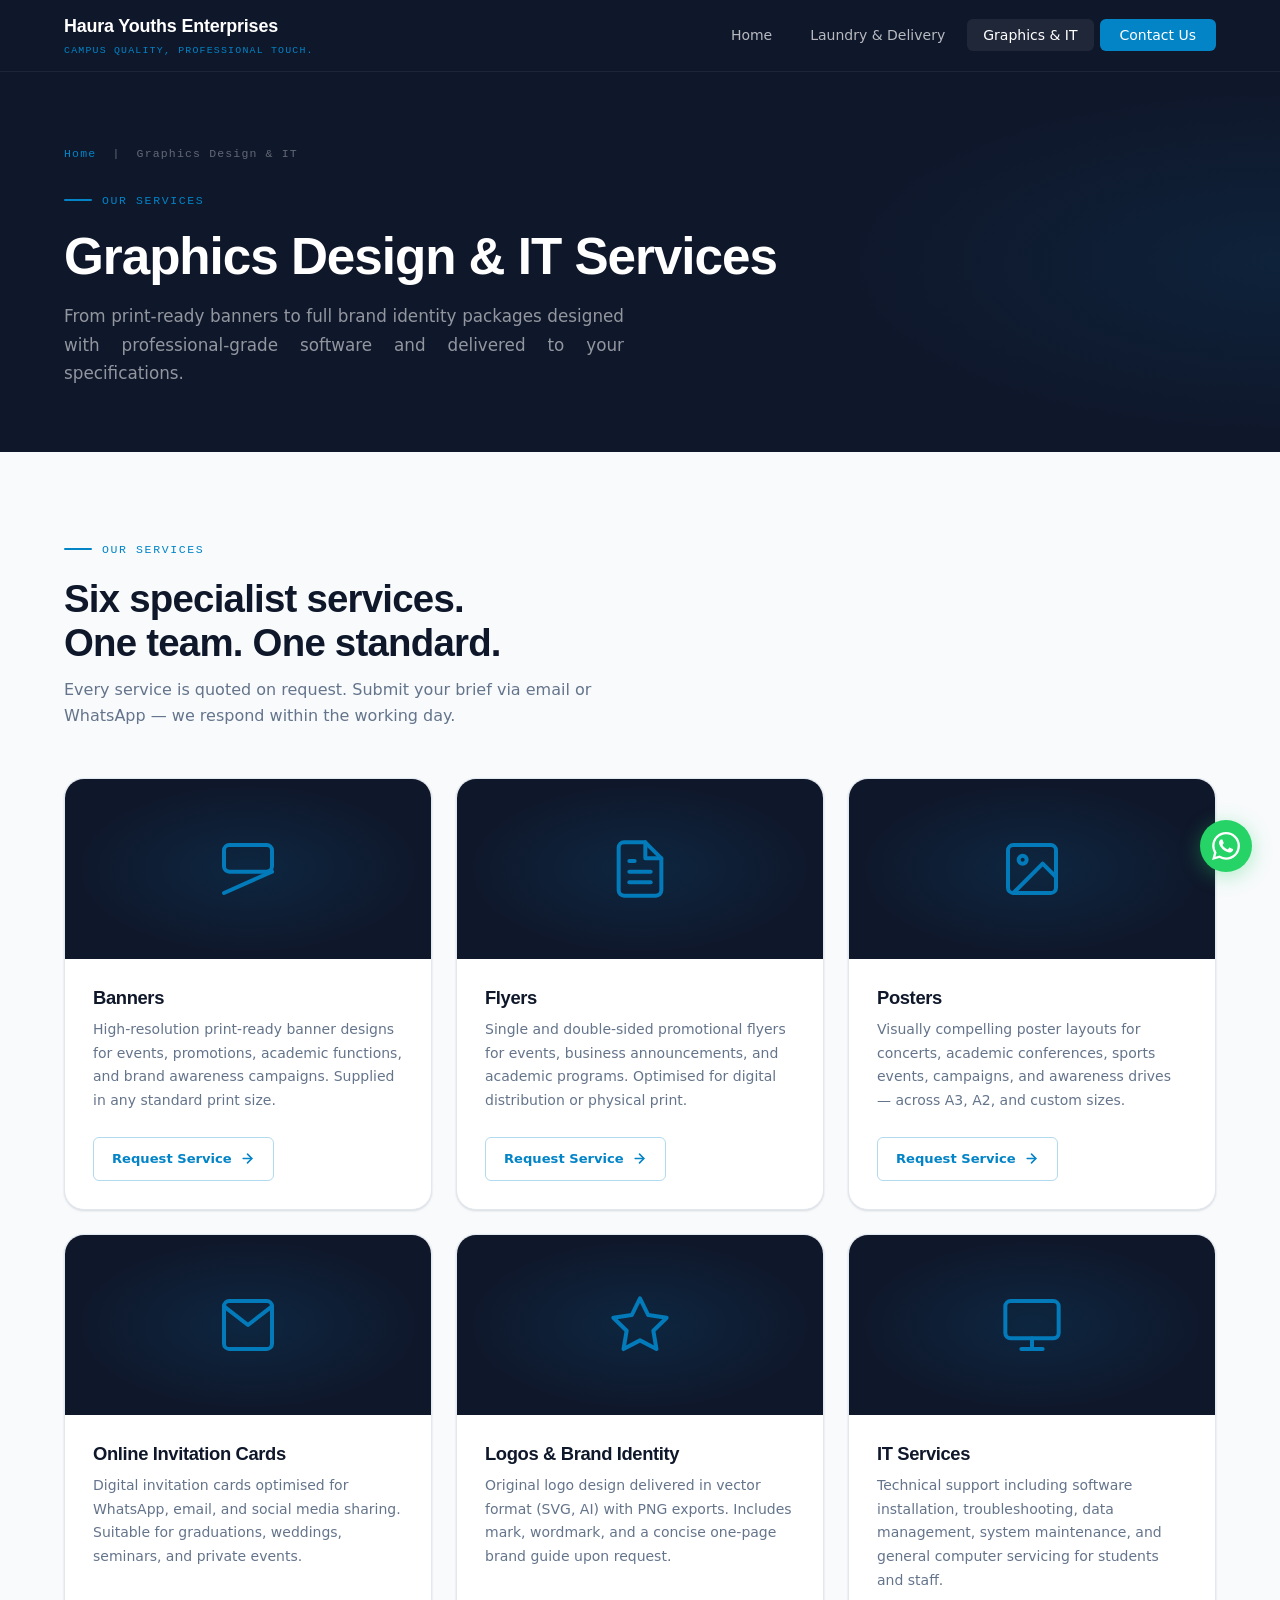
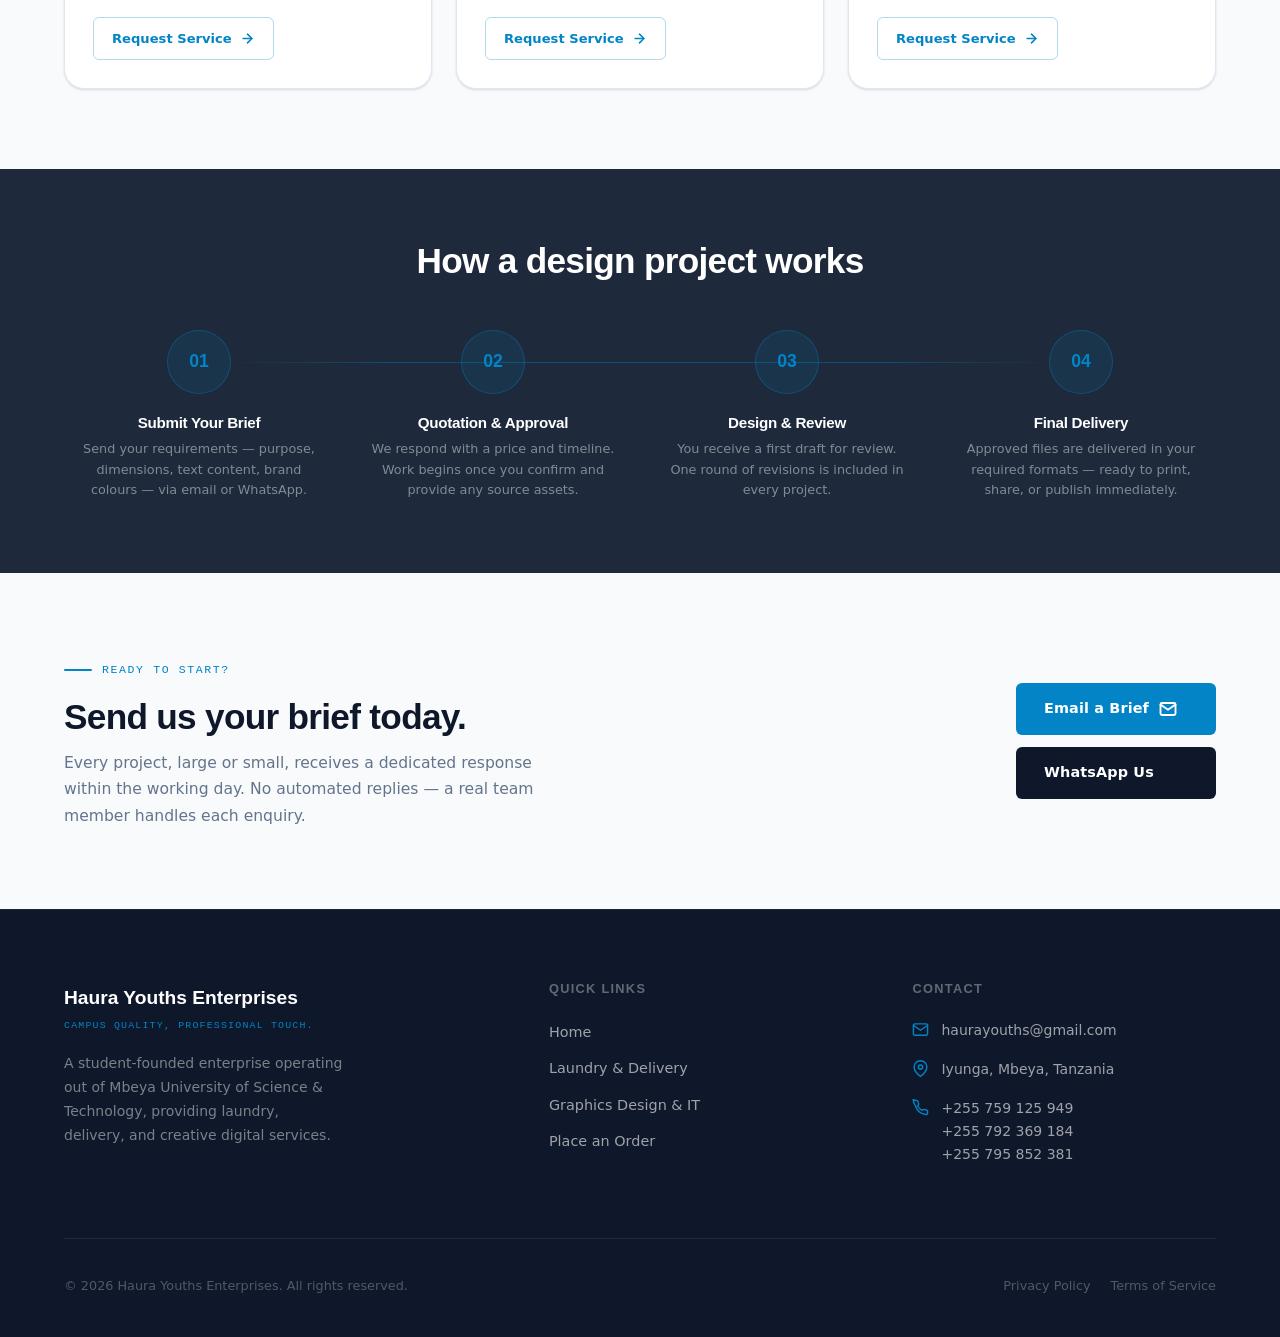
==== commit a3100358: "Merge pull request #2 from HimChana/main Update style.css/.start alignment" ====
--- a/graphics.html
+++ b/graphics.html
@@ -34,12 +34,12 @@
   <header class="page-hero" aria-labelledby="page-title">
     <div class="page-hero__inner">
       <p class="page-hero__breadcrumb">
-        <a href="index.html">Home</a> &nbsp;/&nbsp; Graphics Design &amp; IT
+        <a href="index.html">Home</a> &nbsp;|&nbsp; Graphics Design &amp; IT
       </p>
       <p class="section-label">Our Services</p>
       <h1 class="page-hero__title" id="page-title">Graphics Design &amp; IT Services</h1>
-      <p class="page-hero__subtitle">
-        From print-ready banners to full brand identity packages — designed with professional-grade software and delivered to your specifications.
+      <p class="page-hero__subtitle" style="text-align: justify;">
+        From print-ready banners to full brand identity packages designed with professional-grade software and delivered to your specifications.
       </p>
     </div>
   </header>
--- a/css/style.css
+++ b/css/style.css
@@ -0,0 +1,1476 @@
+/* ============================================================
+   HAURA YOUTHS ENTERPRISES — Global Stylesheet
+   Design System: Corporate Deep Slate + Sky Blue Accent
+   ============================================================ */
+
+/* --- Variables --- */
+:root {
+  --color-primary: #0F172A;
+  --color-primary-light: #1E293B;
+  --color-primary-mid: #334155;
+  --color-secondary: #F8FAFC;
+  --color-secondary-dark: #E2E8F0;
+  --color-accent: #0284C7;
+  --color-accent-dark: #0369A1;
+  --color-accent-glow: rgba(2, 132, 199, 0.15);
+  --color-text-main: #0F172A;
+  --color-text-muted: #64748B;
+  --color-text-light: #94A3B8;
+  --color-surface: #FFFFFF;
+  --color-border: #E2E8F0;
+  --color-success: #059669;
+
+  --font-display: 'Syne', 'Barlow Condensed', sans-serif;
+  --font-body: 'DM Sans', 'Outfit', system-ui, sans-serif;
+  --font-mono: 'IBM Plex Mono', monospace;
+
+  --shadow-sm: 0 1px 3px rgba(15, 23, 42, 0.08), 0 1px 2px rgba(15, 23, 42, 0.06);
+  --shadow-md: 0 4px 16px rgba(15, 23, 42, 0.10), 0 2px 6px rgba(15, 23, 42, 0.07);
+  --shadow-lg: 0 12px 40px rgba(15, 23, 42, 0.16), 0 4px 12px rgba(15, 23, 42, 0.08);
+  --shadow-accent: 0 8px 32px rgba(2, 132, 199, 0.22);
+
+  --radius-sm: 6px;
+  --radius-md: 12px;
+  --radius-lg: 20px;
+
+  --nav-h: 72px;
+  --transition: 0.28s cubic-bezier(0.4, 0, 0.2, 1);
+}
+
+/* --- Reset --- */
+*,
+*::before,
+*::after {
+  box-sizing: border-box;
+  margin: 0;
+  padding: 0;
+}
+
+html {
+  scroll-behavior: smooth;
+  -webkit-font-smoothing: antialiased;
+}
+
+body {
+  font-family: var(--font-body);
+  background-color: var(--color-secondary);
+  color: var(--color-text-main);
+  line-height: 1.65;
+  min-height: 100vh;
+}
+
+img {
+  display: block;
+  max-width: 100%;
+}
+
+a {
+  color: inherit;
+  text-decoration: none;
+}
+
+ul {
+  list-style: none;
+}
+
+/* --- Load Google Fonts --- */
+@import url('https://fonts.googleapis.com/css2?family=Syne:wght@600;700;800&family=DM+Sans:wght@300;400;500;600&family=IBM+Plex+Mono:wght@400;500&display=swap');
+
+/* ============================================================
+   TYPOGRAPHY
+   ============================================================ */
+
+h1, h2, h3, h4 {
+  font-family: var(--font-display);
+  font-weight: 700;
+  letter-spacing: -0.02em;
+  line-height: 1.15;
+}
+
+.section-label {
+  font-family: var(--font-mono);
+  font-size: 0.72rem;
+  font-weight: 500;
+  letter-spacing: 0.14em;
+  text-transform: uppercase;
+  color: var(--color-accent);
+  display: inline-flex;
+  align-items: center;
+  gap: 10px;
+  margin-bottom: 18px;
+}
+
+.section-label::before {
+  content: '';
+  display: inline-block;
+  width: 28px;
+  height: 2px;
+  background: var(--color-accent);
+  border-radius: 2px;
+}
+
+/* ============================================================
+   NAVBAR
+   ============================================================ */
+
+.navbar {
+  position: sticky;
+  top: 0;
+  z-index: 100;
+  height: var(--nav-h);
+  background: var(--color-primary);
+  border-bottom: 1px solid rgba(255, 255, 255, 0.06);
+  display: flex;
+  align-items: center;
+  padding: 0 5%;
+  backdrop-filter: blur(12px);
+}
+
+.navbar__inner {
+  width: 100%;
+  max-width: 1280px;
+  margin: 0 auto;
+  display: flex;
+  align-items: center;
+  justify-content: space-between;
+}
+
+.navbar__brand {
+  display: flex;
+  flex-direction: column;
+  gap: 1px;
+}
+
+.navbar__name {
+  font-family: var(--font-display);
+  font-size: 1.12rem;
+  font-weight: 800;
+  letter-spacing: -0.01em;
+  color: #FFFFFF;
+}
+
+.navbar__tagline {
+  font-family: var(--font-mono);
+  font-size: 0.62rem;
+  letter-spacing: 0.12em;
+  text-transform: uppercase;
+  color: var(--color-accent);
+}
+
+.navbar__links {
+  display: flex;
+  align-items: center;
+  gap: 6px;
+}
+
+.navbar__links a {
+  font-size: 0.875rem;
+  font-weight: 500;
+  color: rgba(255, 255, 255, 0.7);
+  padding: 8px 16px;
+  border-radius: var(--radius-sm);
+  transition: color var(--transition), background var(--transition);
+}
+
+.navbar__links a:hover,
+.navbar__links a.active {
+  color: #FFFFFF;
+  background: rgba(255, 255, 255, 0.07);
+}
+
+.navbar__links a.nav-cta {
+  background: var(--color-accent);
+  color: #FFFFFF;
+  padding: 8px 20px;
+  transition: background var(--transition), transform var(--transition), box-shadow var(--transition);
+}
+
+.navbar__links a.nav-cta:hover {
+  background: var(--color-accent-dark);
+  transform: translateY(-1px);
+  box-shadow: var(--shadow-accent);
+}
+
+/* Mobile menu toggle */
+.nav-toggle {
+  display: none;
+  flex-direction: column;
+  gap: 5px;
+  cursor: pointer;
+  padding: 6px;
+  background: none;
+  border: none;
+}
+
+.nav-toggle span {
+  display: block;
+  width: 24px;
+  height: 2px;
+  background: #fff;
+  border-radius: 2px;
+  transition: var(--transition);
+}
+
+/* ============================================================
+   LAYOUT UTILITIES
+   ============================================================ */
+
+.container {
+  width: 100%;
+  max-width: 1280px;
+  margin: 0 auto;
+  padding: 0 5%;
+}
+
+.section {
+  padding: 96px 5%;
+}
+
+.section--dark {
+  background: var(--color-primary);
+  color: #FFFFFF;
+}
+
+.section--mid {
+  background: var(--color-primary-light);
+  color: #FFFFFF;
+}
+
+/* ============================================================
+   HERO (INDEX)
+   ============================================================ */
+
+.hero {
+  background: var(--color-primary);
+  padding: 0 5%;
+  min-height: calc(100vh - var(--nav-h));
+  display: flex;
+  align-items: center;
+  position: relative;
+  overflow: hidden;
+}
+
+.hero::before {
+  content: '';
+  position: absolute;
+  inset: 0;
+  background:
+    radial-gradient(ellipse 60% 50% at 80% 50%, rgba(2, 132, 199, 0.12) 0%, transparent 70%),
+    radial-gradient(ellipse 40% 60% at 10% 80%, rgba(2, 132, 199, 0.07) 0%, transparent 60%);
+  pointer-events: none;
+}
+
+.hero__grid {
+  max-width: 1280px;
+  margin: 0 auto;
+  display: grid;
+  grid-template-columns: 1fr 1fr;
+  gap: 64px;
+  align-items: center;
+  padding: 80px 0;
+}
+
+.hero__eyebrow {
+  font-family: var(--font-mono);
+  font-size: 0.72rem;
+  font-weight: 500;
+  letter-spacing: 0.16em;
+  text-transform: uppercase;
+  color: var(--color-accent);
+  margin-bottom: 20px;
+  display: flex;
+  align-items: center;
+  gap: 12px;
+}
+
+.hero__eyebrow::after {
+  content: '';
+  flex: 1;
+  max-width: 40px;
+  height: 1px;
+  background: var(--color-accent);
+}
+
+.hero__title {
+  font-size: clamp(2.6rem, 5vw, 4rem);
+  font-weight: 800;
+  color: #FFFFFF;
+  line-height: 1.1;
+  margin-bottom: 24px;
+}
+
+.hero__title .accent {
+  color: var(--color-accent);
+}
+
+.hero__desc {
+  font-size: 1.05rem;
+  font-weight: 300;
+  color: rgba(255, 255, 255, 0.65);
+  max-width: 480px;
+  margin-bottom: 40px;
+  line-height: 1.75;
+}
+
+.hero__stats {
+  display: flex;
+  gap: 36px;
+  padding-top: 40px;
+  border-top: 1px solid rgba(255, 255, 255, 0.1);
+}
+
+.stat {
+  display: flex;
+  flex-direction: column;
+  gap: 2px;
+  align-items: center;
+}
+
+.stat__number {
+  font-family: var(--font-display);
+  font-size: 1.75rem;
+  font-weight: 800;
+  color: #FFFFFF;
+  line-height: 1;
+}
+
+.stat__label {
+  font-size: 0.76rem;
+  font-weight: 400;
+  color: rgba(255, 255, 255, 0.45);
+  letter-spacing: 0.04em;
+}
+
+.hero__visual {
+  position: relative;
+  display: flex;
+  flex-direction: column;
+  gap: 16px;
+}
+
+.hero__badge {
+  position: absolute;
+  bottom: -20px;
+  left: -20px;
+  background: var(--color-accent);
+  color: #fff;
+  padding: 14px 20px;
+  border-radius: var(--radius-md);
+  z-index: 2;
+  box-shadow: var(--shadow-accent);
+}
+
+.hero__badge .badge-main {
+  font-family: var(--font-display);
+  font-size: 1.3rem;
+  font-weight: 800;
+  display: block;
+  line-height: 1;
+}
+
+.hero__badge .badge-sub {
+  font-size: 0.72rem;
+  opacity: 0.85;
+  letter-spacing: 0.04em;
+}
+
+.hero__img-wrap {
+  position: relative;
+  border-radius: var(--radius-lg);
+  overflow: hidden;
+  height: 460px;
+  box-shadow: var(--shadow-lg);
+}
+
+.hero__img-wrap img {
+  width: 100%;
+  height: 100%;
+  object-fit: cover;
+  transition: transform 0.6s ease;
+}
+
+.hero__img-wrap:hover img {
+  transform: scale(1.03);
+}
+
+.hero__img-overlay {
+  position: absolute;
+  inset: 0;
+  background: linear-gradient(180deg, transparent 50%, rgba(15, 23, 42, 0.6) 100%);
+}
+
+/* ============================================================
+   BUTTONS
+   ============================================================ */
+
+.btn {
+  display: inline-flex;
+  align-items: center;
+  gap: 10px;
+  font-family: var(--font-body);
+  font-size: 0.9rem;
+  font-weight: 600;
+  padding: 14px 28px;
+  border-radius: var(--radius-sm);
+  border: none;
+  cursor: pointer;
+  transition: transform var(--transition), box-shadow var(--transition), background var(--transition);
+  text-decoration: none;
+  letter-spacing: 0.01em;
+}
+
+.btn--primary {
+  background: var(--color-accent);
+  color: #FFFFFF;
+}
+
+.btn--primary:hover {
+  background: var(--color-accent-dark);
+  transform: translateY(-2px);
+  box-shadow: var(--shadow-accent);
+}
+
+.btn--outline {
+  background: transparent;
+  color: #FFFFFF;
+  border: 1.5px solid rgba(255, 255, 255, 0.25);
+}
+
+.btn--outline:hover {
+  background: rgba(255, 255, 255, 0.07);
+  border-color: rgba(255, 255, 255, 0.5);
+  transform: translateY(-2px);
+}
+
+.btn--accent-outline {
+  background: transparent;
+  color: var(--color-accent);
+  border: 1.5px solid var(--color-accent);
+}
+
+.btn--accent-outline:hover {
+  background: var(--color-accent);
+  color: #fff;
+  transform: translateY(-2px);
+}
+
+.btn--dark {
+  background: var(--color-primary);
+  color: #fff;
+}
+
+.btn--dark:hover {
+  background: var(--color-primary-light);
+  transform: translateY(-2px);
+  box-shadow: var(--shadow-md);
+}
+
+.btn svg {
+  width: 18px;
+  height: 18px;
+  flex-shrink: 0;
+  transition: transform var(--transition);
+}
+
+.btn:hover svg {
+  transform: translateX(3px);
+}
+
+/* ============================================================
+   SERVICES SECTION (INDEX)
+   ============================================================ */
+
+.services {
+  background: var(--color-secondary);
+  padding: 96px 5%;
+}
+
+.services__header {
+  max-width: 1280px;
+  margin: 0 auto 60px;
+}
+
+.services__title {
+  font-size: clamp(1.8rem, 3.5vw, 2.6rem);
+  color: var(--color-text-main);
+  margin-bottom: 14px;
+}
+
+.services__subtitle {
+  font-size: 1rem;
+  color: var(--color-text-muted);
+  max-width: 520px;
+}
+
+.services__grid {
+  max-width: 1280px;
+  margin: 0 auto;
+  display: grid;
+  grid-template-columns: 1fr 1fr;
+  gap: 28px;
+}
+
+.service-card {
+  position: relative;
+  border-radius: var(--radius-lg);
+  overflow: hidden;
+  height: 440px;
+  cursor: pointer;
+  display: block;
+  box-shadow: var(--shadow-md);
+  transition: transform var(--transition), box-shadow var(--transition);
+  text-decoration: none;
+}
+
+.service-card:hover {
+  transform: translateY(-6px) scale(1.01);
+  box-shadow: var(--shadow-lg), 0 0 0 3px rgba(2, 132, 199, 0.18);
+}
+
+.service-card__img {
+  width: 100%;
+  height: 100%;
+  object-fit: cover;
+  transition: transform 0.55s cubic-bezier(0.4, 0, 0.2, 1);
+}
+
+.service-card:hover .service-card__img {
+  transform: scale(1.07);
+}
+
+.service-card__overlay {
+  position: absolute;
+  inset: 0;
+  background: linear-gradient(
+    180deg,
+    rgba(15, 23, 42, 0.0) 0%,
+    rgba(15, 23, 42, 0.35) 45%,
+    rgba(15, 23, 42, 0.88) 100%
+  );
+  transition: background var(--transition);
+}
+
+.service-card:hover .service-card__overlay {
+  background: linear-gradient(
+    180deg,
+    rgba(15, 23, 42, 0.05) 0%,
+    rgba(15, 23, 42, 0.45) 40%,
+    rgba(15, 23, 42, 0.92) 100%
+  );
+}
+
+.service-card__content {
+  position: absolute;
+  bottom: 0;
+  left: 0;
+  right: 0;
+  padding: 36px 32px;
+  color: #FFFFFF;
+}
+
+.service-card__tag {
+  font-family: var(--font-mono);
+  font-size: 0.65rem;
+  letter-spacing: 0.14em;
+  text-transform: uppercase;
+  color: var(--color-accent);
+  background: rgba(2, 132, 199, 0.15);
+  border: 1px solid rgba(2, 132, 199, 0.3);
+  padding: 4px 10px;
+  border-radius: 100px;
+  display: inline-block;
+  margin-bottom: 12px;
+}
+
+.service-card__title {
+  font-family: var(--font-display);
+  font-size: 1.65rem;
+  font-weight: 700;
+  margin-bottom: 8px;
+}
+
+.service-card__desc {
+  font-size: 0.875rem;
+  font-weight: 300;
+  color: rgba(255, 255, 255, 0.7);
+  margin-bottom: 22px;
+  line-height: 1.6;
+}
+
+.service-card__cta {
+  display: inline-flex;
+  align-items: center;
+  gap: 8px;
+  font-size: 0.825rem;
+  font-weight: 600;
+  color: var(--color-accent);
+  letter-spacing: 0.04em;
+  transition: gap var(--transition);
+}
+
+.service-card:hover .service-card__cta {
+  gap: 14px;
+}
+
+.service-card__cta svg {
+  width: 16px;
+  height: 16px;
+}
+
+/* ============================================================
+   ABOUT STRIP
+   ============================================================ */
+
+.about-strip {
+  background: var(--color-primary-light);
+  padding: 80px 5%;
+}
+
+.about-strip__inner {
+  max-width: 1280px;
+  margin: 0 auto;
+  display: grid;
+  grid-template-columns: 1fr 1fr;
+  gap: 80px;
+  align-items: center;
+}
+
+.about-strip__title {
+  font-size: clamp(1.8rem, 3vw, 2.4rem);
+  color: #FFFFFF;
+  margin-bottom: 20px;
+}
+
+.about-strip__text {
+  font-size: 0.975rem;
+  font-weight: 300;
+  color: rgba(255, 255, 255, 0.6);
+  line-height: 1.8;
+  margin-bottom: 16px;
+}
+
+.about-strip__highlight {
+  background: rgba(2, 132, 199, 0.12);
+  border-left: 3px solid var(--color-accent);
+  padding: 16px 20px;
+  border-radius: 0 var(--radius-sm) var(--radius-sm) 0;
+  margin-top: 24px;
+  font-size: 0.9rem;
+  color: rgba(255, 255, 255, 0.8);
+  font-weight: 400;
+}
+
+.about-strip__grid {
+  display: grid;
+  grid-template-columns: 1fr 1fr;
+  gap: 16px;
+}
+
+.about-stat-card {
+  background: rgba(255, 255, 255, 0.04);
+  border: 1px solid rgba(255, 255, 255, 0.08);
+  border-radius: var(--radius-md);
+  padding: 24px;
+  transition: background var(--transition), border-color var(--transition);
+}
+
+.about-stat-card:hover {
+  background: rgba(255, 255, 255, 0.07);
+  border-color: rgba(2, 132, 199, 0.3);
+}
+
+.about-stat-card__num {
+  font-family: var(--font-display);
+  font-size: 2rem;
+  font-weight: 800;
+  color: var(--color-accent);
+  line-height: 1;
+  margin-bottom: 6px;
+}
+
+.about-stat-card__label {
+  font-size: 0.8rem;
+  color: rgba(255, 255, 255, 0.45);
+  letter-spacing: 0.03em;
+}
+
+/* ============================================================
+   FOOTER / CONTACT
+   ============================================================ */
+
+.footer {
+  background: var(--color-primary);
+  padding: 72px 5% 40px;
+  border-top: 1px solid rgba(255, 255, 255, 0.06);
+}
+
+.footer__inner {
+  max-width: 1280px;
+  margin: 0 auto;
+}
+
+.footer__top {
+  display: grid;
+  grid-template-columns: 1.4fr 1fr 1fr;
+  gap: 60px;
+  padding-bottom: 56px;
+  border-bottom: 1px solid rgba(255, 255, 255, 0.08);
+  margin-bottom: 36px;
+}
+
+.footer__brand-name {
+  font-family: var(--font-display);
+  font-size: 1.2rem;
+  font-weight: 800;
+  color: #FFFFFF;
+  margin-bottom: 4px;
+}
+
+.footer__brand-tag {
+  font-family: var(--font-mono);
+  font-size: 0.62rem;
+  letter-spacing: 0.12em;
+  text-transform: uppercase;
+  color: var(--color-accent);
+  margin-bottom: 18px;
+}
+
+.footer__brand-desc {
+  font-size: 0.875rem;
+  font-weight: 300;
+  color: rgba(255, 255, 255, 0.45);
+  line-height: 1.7;
+  max-width: 280px;
+}
+
+.footer__col-title {
+  font-family: var(--font-display);
+  font-size: 0.8rem;
+  font-weight: 700;
+  letter-spacing: 0.1em;
+  text-transform: uppercase;
+  color: rgba(255, 255, 255, 0.35);
+  margin-bottom: 22px;
+}
+
+.footer__links li {
+  margin-bottom: 10px;
+}
+
+.footer__links a {
+  font-size: 0.9rem;
+  font-weight: 400;
+  color: rgba(255, 255, 255, 0.6);
+  transition: color var(--transition);
+}
+
+.footer__links a:hover {
+  color: var(--color-accent);
+}
+
+.footer__contact-item {
+  display: flex;
+  align-items: flex-start;
+  gap: 12px;
+  margin-bottom: 16px;
+  color: rgba(255, 255, 255, 0.6);
+  font-size: 0.875rem;
+}
+
+.footer__contact-item svg {
+  width: 17px;
+  height: 17px;
+  flex-shrink: 0;
+  color: var(--color-accent);
+  margin-top: 2px;
+}
+
+.footer__contact-item a {
+  color: rgba(255, 255, 255, 0.6);
+  transition: color var(--transition);
+}
+
+.footer__contact-item a:hover {
+  color: var(--color-accent);
+}
+
+.footer__bottom {
+  display: flex;
+  align-items: center;
+  justify-content: space-between;
+}
+
+.footer__copy {
+  font-size: 0.8rem;
+  color: rgba(255, 255, 255, 0.28);
+}
+
+.footer__legal {
+  display: flex;
+  gap: 20px;
+}
+
+.footer__legal a {
+  font-size: 0.8rem;
+  color: rgba(255, 255, 255, 0.28);
+  transition: color var(--transition);
+}
+
+.footer__legal a:hover {
+  color: rgba(255, 255, 255, 0.6);
+}
+
+/* ============================================================
+   PAGE HERO (Inner pages)
+   ============================================================ */
+
+.page-hero {
+  background: var(--color-primary);
+  padding: 72px 5% 64px;
+  position: relative;
+  overflow: hidden;
+}
+
+.page-hero::before {
+  content: '';
+  position: absolute;
+  inset: 0;
+  background: radial-gradient(ellipse 60% 80% at 100% 50%, rgba(2, 132, 199, 0.1) 0%, transparent 60%);
+  pointer-events: none;
+}
+
+.page-hero__inner {
+  max-width: 100%;
+  margin: 0 auto;
+}
+
+.page-hero__breadcrumb {
+  font-family: var(--font-mono);
+  font-size: 0.72rem;
+  letter-spacing: 0.1em;
+  color: rgba(255, 255, 255, 0.35);
+  margin-bottom: 20px;
+}
+
+.page-hero__breadcrumb a {
+  color: var(--color-accent);
+  transition: color var(--transition);
+}
+
+.page-hero__breadcrumb a:hover {
+  color: rgba(2, 132, 199, 0.8);
+}
+
+.page-hero__title {
+  font-size: clamp(2rem, 4vw, 3.2rem);
+  font-weight: 800;
+  color: #FFFFFF;
+  margin-bottom: 16px;
+}
+
+.page-hero__subtitle {
+  font-size: 1.05rem;
+  font-weight: 300;
+  color: rgba(255, 255, 255, 0.55);
+  max-width: 560px;
+  line-height: 1.7;
+}
+
+/* ============================================================
+   LAUNDRY PAGE
+   ============================================================ */
+
+.laundry-section {
+  padding: 80px 5%;
+  max-width: 1280px;
+  margin: 0 auto;
+}
+
+.pricing-grid {
+  display: grid;
+  grid-template-columns: 1fr 1fr;
+  gap: 32px;
+  margin-bottom: 56px;
+}
+
+.pricing-table-wrap {
+  background: var(--color-surface);
+  border: 1px solid var(--color-border);
+  border-radius: var(--radius-lg);
+  overflow: hidden;
+  box-shadow: var(--shadow-sm);
+}
+
+.pricing-table-wrap table {
+  width: 100%;
+  border-collapse: collapse;
+}
+
+.pricing-table-wrap thead {
+  background: var(--color-primary);
+}
+
+.pricing-table-wrap thead th {
+  padding: 18px 24px;
+  font-family: var(--font-display);
+  font-size: 0.78rem;
+  font-weight: 700;
+  letter-spacing: 0.1em;
+  text-transform: uppercase;
+  color: rgba(255, 255, 255, 0.55);
+  text-align: left;
+}
+
+.pricing-table-wrap thead th:last-child {
+  text-align: right;
+}
+
+.pricing-table-wrap tbody tr {
+  border-bottom: 1px solid var(--color-border);
+  transition: background var(--transition);
+}
+
+.pricing-table-wrap tbody tr:last-child {
+  border-bottom: none;
+}
+
+.pricing-table-wrap tbody tr:hover {
+  background: rgba(2, 132, 199, 0.04);
+}
+
+.pricing-table-wrap tbody td {
+  padding: 16px 24px;
+  font-size: 0.9rem;
+  color: var(--color-text-main);
+}
+
+.pricing-table-wrap tbody td:last-child {
+  text-align: right;
+  font-family: var(--font-mono);
+  font-weight: 600;
+  color: var(--color-accent);
+  font-size: 0.875rem;
+}
+
+.pricing-note {
+  background: rgba(5, 150, 105, 0.07);
+  border: 1px solid rgba(5, 150, 105, 0.2);
+  border-radius: var(--radius-md);
+  padding: 20px 24px;
+  display: flex;
+  align-items: flex-start;
+  gap: 14px;
+  margin-top: 16px;
+}
+
+.pricing-note svg {
+  width: 20px;
+  height: 20px;
+  color: var(--color-success);
+  flex-shrink: 0;
+  margin-top: 1px;
+}
+
+.pricing-note p {
+  font-size: 0.875rem;
+  color: var(--color-text-muted);
+  line-height: 1.6;
+}
+
+.pricing-note strong {
+  color: var(--color-success);
+}
+
+/* --- Calculator --- */
+.calculator-card {
+  background: var(--color-surface);
+  border: 1px solid var(--color-border);
+  border-radius: var(--radius-lg);
+  overflow: hidden;
+  box-shadow: var(--shadow-sm);
+}
+
+.calc-header {
+  background: var(--color-primary);
+  padding: 24px 28px;
+}
+
+.calc-header h3 {
+  font-size: 1rem;
+  font-weight: 700;
+  color: #FFFFFF;
+  margin-bottom: 4px;
+}
+
+.calc-header p {
+  font-size: 0.8rem;
+  color: rgba(255, 255, 255, 0.45);
+}
+
+.calc-body {
+  padding: 28px;
+}
+
+.calc-item {
+  display: flex;
+  align-items: center;
+  justify-content: space-between;
+  padding: 12px 0;
+  border-bottom: 1px solid var(--color-border);
+  gap: 16px;
+}
+
+.calc-item:last-of-type {
+  border-bottom: none;
+}
+
+.calc-item__label {
+  font-size: 0.875rem;
+  color: var(--color-text-main);
+  font-weight: 500;
+  flex: 1;
+}
+
+.calc-item__price {
+  font-family: var(--font-mono);
+  font-size: 0.75rem;
+  color: var(--color-text-light);
+}
+
+.calc-item__input {
+  width: 90px;
+  padding: 8px 12px;
+  border: 1.5px solid var(--color-border);
+  border-radius: var(--radius-sm);
+  font-family: var(--font-mono);
+  font-size: 0.9rem;
+  font-weight: 500;
+  color: var(--color-text-main);
+  background: var(--color-secondary);
+  text-align: center;
+  transition: border-color var(--transition), box-shadow var(--transition);
+  outline: none;
+}
+
+.calc-item__input:focus {
+  border-color: var(--color-accent);
+  box-shadow: 0 0 0 3px var(--color-accent-glow);
+}
+
+.calc-total-row {
+  display: flex;
+  align-items: center;
+  justify-content: space-between;
+  padding: 20px 28px;
+  background: var(--color-primary);
+  border-top: 1px solid rgba(255, 255, 255, 0.08);
+}
+
+.calc-total-row span {
+  font-family: var(--font-display);
+  font-size: 0.85rem;
+  font-weight: 700;
+  color: rgba(255, 255, 255, 0.5);
+  letter-spacing: 0.06em;
+  text-transform: uppercase;
+}
+
+.calc-total-row #total-price {
+  font-family: var(--font-display);
+  font-size: 1.8rem;
+  font-weight: 800;
+  color: var(--color-accent);
+  transition: color var(--transition);
+}
+
+.calc-total-row .delivery-note {
+  font-size: 0.72rem;
+  color: #0284C7;
+  font-family: var(--font-mono);
+  font-weight: 700;
+  display: block;
+  text-align: right;
+}
+
+.calc-total-right {
+  text-align: right;
+}
+
+.calc-cta-row {
+  padding: 20px 28px;
+  border-top: 1px solid var(--color-border);
+  display: flex;
+  gap: 12px;
+}
+
+/* ============================================================
+   GRAPHICS PAGE
+   ============================================================ */
+
+.graphics-section {
+  padding: 80px 5%;
+}
+
+.graphics-section .container {
+  max-width: 1280px;
+}
+
+.graphics-grid {
+  display: grid;
+  grid-template-columns: repeat(auto-fit, minmax(280px, 1fr));
+  gap: 24px;
+  max-width: 1280px;
+  margin: 0 auto;
+}
+
+.service-block {
+  background: var(--color-surface);
+  border: 1px solid var(--color-border);
+  border-radius: var(--radius-lg);
+  overflow: hidden;
+  display: flex;
+  flex-direction: column;
+  box-shadow: var(--shadow-sm);
+  transition: transform var(--transition), box-shadow var(--transition), border-color var(--transition);
+}
+
+.service-block:hover {
+  transform: translateY(-5px);
+  box-shadow: var(--shadow-lg);
+  border-color: rgba(2, 132, 199, 0.25);
+}
+
+.service-block__icon-wrap {
+  height: 180px;
+  background: var(--color-primary);
+  display: flex;
+  align-items: center;
+  justify-content: center;
+  position: relative;
+  overflow: hidden;
+}
+
+.service-block__icon-wrap::before {
+  content: '';
+  position: absolute;
+  inset: 0;
+  background: radial-gradient(ellipse 70% 70% at 50% 50%, rgba(2, 132, 199, 0.14) 0%, transparent 70%);
+}
+
+.service-block__icon {
+  width: 64px;
+  height: 64px;
+  color: var(--color-accent);
+  position: relative;
+  z-index: 1;
+  opacity: 0.9;
+  transition: transform var(--transition), opacity var(--transition);
+}
+
+.service-block:hover .service-block__icon {
+  transform: scale(1.1);
+  opacity: 1;
+}
+
+.service-block__body {
+  padding: 28px;
+  flex: 1;
+  display: flex;
+  flex-direction: column;
+}
+
+.service-block__title {
+  font-size: 1.15rem;
+  font-weight: 700;
+  color: var(--color-text-main);
+  margin-bottom: 10px;
+}
+
+.service-block__desc {
+  font-size: 0.875rem;
+  font-weight: 300;
+  color: var(--color-text-muted);
+  line-height: 1.7;
+  flex: 1;
+  margin-bottom: 24px;
+}
+
+.service-block__btn {
+  display: inline-flex;
+  align-items: center;
+  gap: 8px;
+  font-size: 0.82rem;
+  font-weight: 600;
+  color: var(--color-accent);
+  padding: 10px 18px;
+  border: 1.5px solid rgba(2, 132, 199, 0.3);
+  border-radius: var(--radius-sm);
+  transition: background var(--transition), color var(--transition), border-color var(--transition), transform var(--transition);
+  text-decoration: none;
+  align-self: flex-start;
+}
+
+.service-block__btn:hover {
+  background: var(--color-accent);
+  color: #FFFFFF;
+  border-color: var(--color-accent);
+  transform: translateY(-1px);
+}
+
+.service-block__btn svg {
+  width: 15px;
+  height: 15px;
+  transition: transform var(--transition);
+}
+
+.service-block__btn:hover svg {
+  transform: translateX(3px);
+}
+
+/* Process strip on graphics page */
+.process-strip {
+  background: var(--color-primary-light);
+  padding: 72px 5%;
+}
+
+.process-strip__inner {
+  max-width: 1280px;
+  margin: 0 auto;
+}
+
+.process-strip__title {
+  font-size: clamp(1.6rem, 3vw, 2.2rem);
+  color: #FFFFFF;
+  margin-bottom: 48px;
+  text-align: center;
+}
+
+.process-steps {
+  display: grid;
+  grid-template-columns: repeat(4, 1fr);
+  gap: 24px;
+  position: relative;
+}
+
+.process-steps::before {
+  content: '';
+  position: absolute;
+  top: 32px;
+  left: calc(12.5% + 16px);
+  right: calc(12.5% + 16px);
+  height: 1px;
+  background: linear-gradient(90deg, transparent, rgba(2, 132, 199, 0.4) 20%, rgba(2, 132, 199, 0.4) 80%, transparent);
+}
+
+.process-step {
+  display: flex;
+  flex-direction: column;
+  align-items: center;
+  text-align: center;
+  padding: 0 12px;
+}
+
+.process-step__num {
+  width: 64px;
+  height: 64px;
+  border-radius: 50%;
+  background: rgba(2, 132, 199, 0.12);
+  border: 1.5px solid rgba(2, 132, 199, 0.35);
+  display: flex;
+  align-items: center;
+  justify-content: center;
+  font-family: var(--font-display);
+  font-size: 1.1rem;
+  font-weight: 800;
+  color: var(--color-accent);
+  margin-bottom: 20px;
+  position: relative;
+  z-index: 1;
+  transition: background var(--transition), border-color var(--transition);
+}
+
+.process-step:hover .process-step__num {
+  background: rgba(2, 132, 199, 0.22);
+  border-color: var(--color-accent);
+}
+
+.process-step__title {
+  font-size: 0.95rem;
+  font-weight: 700;
+  color: #FFFFFF;
+  margin-bottom: 8px;
+}
+
+.process-step__desc {
+  font-size: 0.8rem;
+  font-weight: 300;
+  color: rgba(255, 255, 255, 0.45);
+  line-height: 1.6;
+}
+
+/* ============================================================
+   RESPONSIVE
+   ============================================================ */
+
+@media (max-width: 1024px) {
+  .hero__grid {
+    grid-template-columns: 1fr;
+    gap: 48px;
+    padding: 64px 0;
+  }
+  .hero__visual {
+    display: none;
+  }
+  .services__grid {
+    grid-template-columns: 1fr;
+    gap: 20px;
+  }
+  .about-strip__inner {
+    grid-template-columns: 1fr;
+    gap: 48px;
+  }
+  .footer__top {
+    grid-template-columns: 1fr 1fr;
+    gap: 40px;
+  }
+  .pricing-grid {
+    grid-template-columns: 1fr;
+  }
+  .process-steps {
+    grid-template-columns: 1fr 1fr;
+  }
+  .process-steps::before {
+    display: none;
+  }
+}
+
+@media (max-width: 768px) {
+  :root {
+    --nav-h: 64px;
+  }
+
+  .section {
+    padding: 64px 5%;
+  }
+
+  .navbar__links {
+    display: none;
+    position: absolute;
+    top: var(--nav-h);
+    left: 0;
+    right: 0;
+    background: var(--color-primary);
+    border-bottom: 1px solid rgba(255, 255, 255, 0.08);
+    flex-direction: column;
+    padding: 16px 5% 24px;
+    gap: 4px;
+    align-items: flex-start;
+  }
+
+  .navbar__links.open {
+    display: flex;
+  }
+
+  .navbar__links a {
+    width: 100%;
+  }
+
+  .nav-toggle {
+    display: flex;
+  }
+
+  .hero__stats {
+    gap: 24px;
+    flex-wrap: wrap;
+  }
+
+  .footer__top {
+    grid-template-columns: 1fr;
+    gap: 32px;
+  }
+
+  .footer__bottom {
+    flex-direction: column;
+    gap: 12px;
+    text-align: center;
+  }
+
+  .process-steps {
+    grid-template-columns: 1fr;
+  }
+
+  .graphics-grid {
+    grid-template-columns: 1fr;
+  }
+
+  .calc-cta-row {
+    flex-direction: column;
+  }
+
+  .about-strip__grid {
+    grid-template-columns: 1fr 1fr;
+  }
+}
+
+/* ============================================================
+   SCROLL REVEAL ANIMATION
+   ============================================================ */
+
+.reveal {
+  opacity: 0;
+  transform: translateY(28px);
+  transition: opacity 0.65s cubic-bezier(0.4, 0, 0.2, 1), transform 0.65s cubic-bezier(0.4, 0, 0.2, 1);
+}
+
+.reveal.visible {
+  opacity: 1;
+  transform: translateY(0);
+}
+
+.reveal-delay-1 { transition-delay: 0.1s; }
+.reveal-delay-2 { transition-delay: 0.2s; }
+.reveal-delay-3 { transition-delay: 0.3s; }
+.reveal-delay-4 { transition-delay: 0.4s; }
+.reveal-delay-5 { transition-delay: 0.5s; }
+
+/* ============================================================
+   MISC
+   ============================================================ */
+
+.accent-text { color: var(--color-accent); }
+
+.divider {
+  width: 100%;
+  height: 1px;
+  background: var(--color-border);
+  margin: 48px 0;
+}
+
+/* WhatsApp CTA floating */
+.whatsapp-float {
+  position: fixed;
+  bottom: 28px;
+  right: 28px;
+  z-index: 200;
+  width: 52px;
+  height: 52px;
+  background: #25D366;
+  border-radius: 50%;
+  display: flex;
+  align-items: center;
+  justify-content: center;
+  box-shadow: 0 4px 20px rgba(37, 211, 102, 0.35);
+  transition: transform var(--transition), box-shadow var(--transition);
+  text-decoration: none;
+}
+
+.whatsapp-float:hover {
+  transform: scale(1.1) translateY(-2px);
+  box-shadow: 0 8px 28px rgba(37, 211, 102, 0.5);
+}
+
+.whatsapp-float svg {
+  width: 28px;
+  height: 28px;
+  color: #FFFFFF;
+}
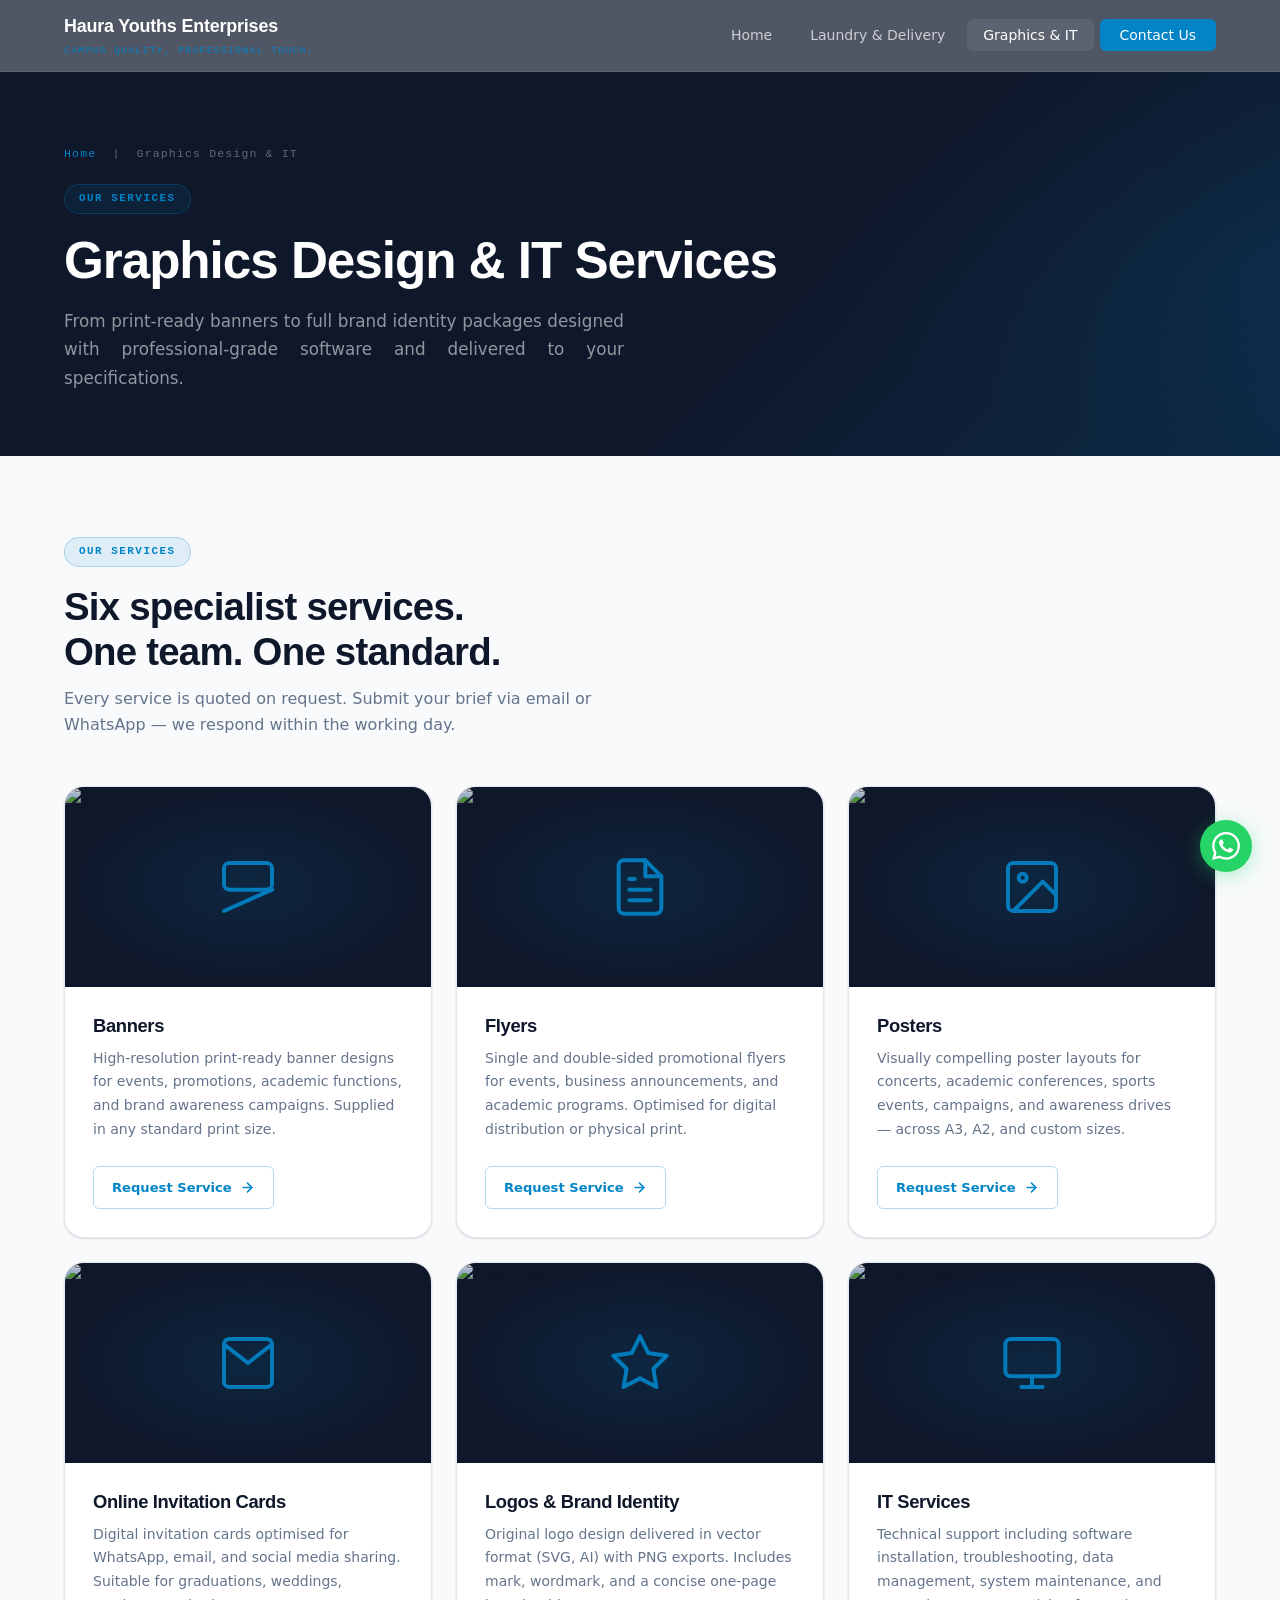
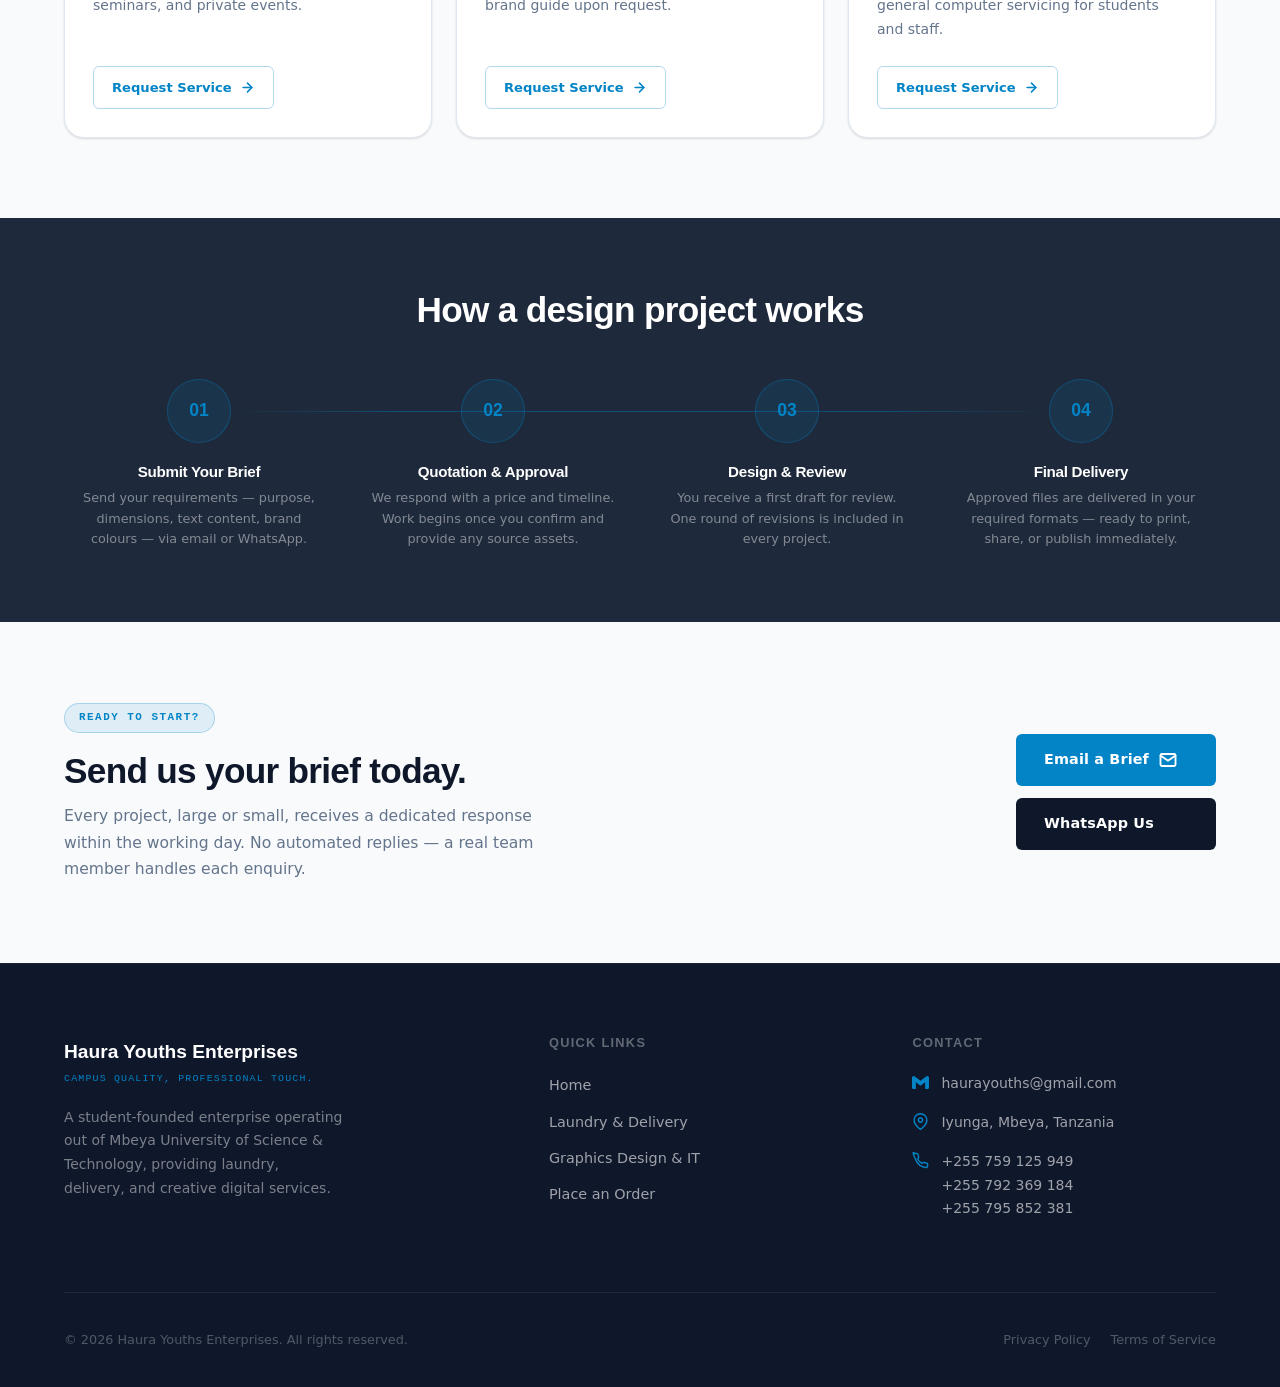
==== commit 59a974f5: "Add real images, glassmorphism backgrounds, Gmail icons, laundry image strip" ====
--- a/graphics.html
+++ b/graphics.html
@@ -31,8 +31,9 @@
   </nav>
 
   <!-- PAGE HERO -->
-  <header class="page-hero" aria-labelledby="page-title">
-    <div class="page-hero__inner">
+  <header class="page-hero" aria-labelledby="page-title" style="background-image: url('https://images.unsplash.com/photo-1561070791-2526d30994b5?w=1400&q=80'); background-size: cover; background-position: center; position: relative;">
+  <div style="position:absolute;inset:0;background:linear-gradient(135deg,rgba(15,23,42,0.92) 0%,rgba(15,23,42,0.75) 60%,rgba(2,132,199,0.18) 100%);"></div>
+    <div class="page-hero__inner" style="position:relative;z-index:1;">
       <p class="page-hero__breadcrumb">
         <a href="index.html">Home</a> &nbsp;|&nbsp; Graphics Design &amp; IT
       </p>
@@ -60,6 +61,7 @@
         <!-- 1. Banners -->
         <article class="service-block reveal reveal-delay-1">
           <div class="service-block__icon-wrap" aria-hidden="true">
+            <img src="https://images.unsplash.com/photo-1588345921523-c2dcdb7f1dcd?w=600&q=80" alt="Banner design" loading="lazy"/>
             <svg class="service-block__icon" xmlns="http://www.w3.org/2000/svg" viewBox="0 0 24 24" fill="none" stroke="currentColor" stroke-width="1.5" stroke-linecap="round" stroke-linejoin="round">
               <rect x="3" y="3" width="18" height="10" rx="2"/>
               <path d="M3 21l18-8"/>
@@ -80,6 +82,7 @@
         <!-- 2. Flyers -->
         <article class="service-block reveal reveal-delay-2">
           <div class="service-block__icon-wrap" aria-hidden="true">
+            <img src="https://images.unsplash.com/photo-1586281380349-632531db7ed4?w=600&q=80" alt="Flyer design" loading="lazy"/>
             <svg class="service-block__icon" xmlns="http://www.w3.org/2000/svg" viewBox="0 0 24 24" fill="none" stroke="currentColor" stroke-width="1.5" stroke-linecap="round" stroke-linejoin="round">
               <path d="M14 2H6a2 2 0 0 0-2 2v16a2 2 0 0 0 2 2h12a2 2 0 0 0 2-2V8z"/>
               <polyline points="14 2 14 8 20 8"/>
@@ -103,6 +106,7 @@
         <!-- 3. Posters -->
         <article class="service-block reveal reveal-delay-3">
           <div class="service-block__icon-wrap" aria-hidden="true">
+            <img src="https://images.unsplash.com/photo-1561070791-2526d30994b5?w=600&q=80" alt="Poster design" loading="lazy"/>
             <svg class="service-block__icon" xmlns="http://www.w3.org/2000/svg" viewBox="0 0 24 24" fill="none" stroke="currentColor" stroke-width="1.5" stroke-linecap="round" stroke-linejoin="round">
               <rect x="3" y="3" width="18" height="18" rx="2" ry="2"/>
               <circle cx="8.5" cy="8.5" r="1.5"/>
@@ -124,6 +128,7 @@
         <!-- 4. Online Invitation Cards -->
         <article class="service-block reveal reveal-delay-4">
           <div class="service-block__icon-wrap" aria-hidden="true">
+            <img src="https://images.unsplash.com/photo-1607344645866-009c320b63e0?w=600&q=80" alt="Invitation card design" loading="lazy"/>
             <svg class="service-block__icon" xmlns="http://www.w3.org/2000/svg" viewBox="0 0 24 24" fill="none" stroke="currentColor" stroke-width="1.5" stroke-linecap="round" stroke-linejoin="round">
               <path d="M21 5c0-1.1-.9-2-2-2H5c-1.1 0-2 .9-2 2v14c0 1.1.9 2 2 2h14c1.1 0 2-.9 2-2V5z"/>
               <path d="M21 5l-9 7-9-7"/>
@@ -144,6 +149,7 @@
         <!-- 5. Logos -->
         <article class="service-block reveal reveal-delay-5">
           <div class="service-block__icon-wrap" aria-hidden="true">
+            <img src="https://images.unsplash.com/photo-1626785774625-ddcddc3445e9?w=600&q=80" alt="Logo design" loading="lazy"/>
             <svg class="service-block__icon" xmlns="http://www.w3.org/2000/svg" viewBox="0 0 24 24" fill="none" stroke="currentColor" stroke-width="1.5" stroke-linecap="round" stroke-linejoin="round">
               <polygon points="12 2 15.09 8.26 22 9.27 17 14.14 18.18 21.02 12 17.77 5.82 21.02 7 14.14 2 9.27 8.91 8.26 12 2"/>
             </svg>
@@ -163,6 +169,7 @@
         <!-- 6. IT Services -->
         <article class="service-block reveal reveal-delay-1">
           <div class="service-block__icon-wrap" aria-hidden="true">
+            <img src="https://images.unsplash.com/photo-1518770660439-4636190af475?w=600&q=80" alt="IT Services" loading="lazy"/>
             <svg class="service-block__icon" xmlns="http://www.w3.org/2000/svg" viewBox="0 0 24 24" fill="none" stroke="currentColor" stroke-width="1.5" stroke-linecap="round" stroke-linejoin="round">
               <rect x="2" y="3" width="20" height="14" rx="2" ry="2"/>
               <line x1="8" y1="21" x2="16" y2="21"/>
@@ -259,7 +266,7 @@
         <div>
           <h3 class="footer__col-title">Contact</h3>
           <div class="footer__contact-item">
-            <svg xmlns="http://www.w3.org/2000/svg" viewBox="0 0 24 24" fill="none" stroke="currentColor" stroke-width="2" stroke-linecap="round" stroke-linejoin="round"><path d="M4 4h16c1.1 0 2 .9 2 2v12c0 1.1-.9 2-2 2H4c-1.1 0-2-.9-2-2V6c0-1.1.9-2 2-2z"/><polyline points="22,6 12,13 2,6"/></svg>
+            <svg xmlns="http://www.w3.org/2000/svg" viewBox="0 0 24 24" width="17" height="17" style="flex-shrink:0;margin-top:2px"><path fill="#0284C7" d="M24 5.457v13.909c0 .904-.732 1.636-1.636 1.636h-3.819V11.73L12 16.64l-6.545-4.91v9.273H1.636A1.636 1.636 0 0 1 0 19.366V5.457c0-2.023 2.309-3.178 3.927-1.964L5.455 4.64 12 9.548l6.545-4.91 1.528-1.145C21.69 2.28 24 3.434 24 5.457z"/></svg>
             <a href="mailto:haurayouths@gmail.com">haurayouths@gmail.com</a>
           </div>
           <div class="footer__contact-item">
--- a/css/style.css
+++ b/css/style.css
@@ -89,24 +89,23 @@
 
 .section-label {
   font-family: var(--font-mono);
-  font-size: 0.72rem;
-  font-weight: 500;
+  font-size: 0.68rem;
+  font-weight: 600;
   letter-spacing: 0.14em;
   text-transform: uppercase;
   color: var(--color-accent);
   display: inline-flex;
   align-items: center;
-  gap: 10px;
+  gap: 0;
   margin-bottom: 18px;
+  background: rgba(2, 132, 199, 0.1);
+  border: 1px solid rgba(2, 132, 199, 0.25);
+  padding: 5px 14px;
+  border-radius: 100px;
 }
 
 .section-label::before {
-  content: '';
-  display: inline-block;
-  width: 28px;
-  height: 2px;
-  background: var(--color-accent);
-  border-radius: 2px;
+  display: none;
 }
 
 /* ============================================================
@@ -118,12 +117,13 @@
   top: 0;
   z-index: 100;
   height: var(--nav-h);
-  background: var(--color-primary);
-  border-bottom: 1px solid rgba(255, 255, 255, 0.06);
+  background: rgba(15, 23, 42, 0.72);
+  border-bottom: 1px solid rgba(255, 255, 255, 0.08);
   display: flex;
   align-items: center;
   padding: 0 5%;
-  backdrop-filter: blur(12px);
+  backdrop-filter: blur(20px);
+  -webkit-backdrop-filter: blur(20px);
 }
 
 .navbar__inner {
@@ -255,9 +255,19 @@
   position: absolute;
   inset: 0;
   background:
-    radial-gradient(ellipse 60% 50% at 80% 50%, rgba(2, 132, 199, 0.12) 0%, transparent 70%),
-    radial-gradient(ellipse 40% 60% at 10% 80%, rgba(2, 132, 199, 0.07) 0%, transparent 60%);
+    radial-gradient(ellipse 70% 60% at 85% 40%, rgba(2, 132, 199, 0.18) 0%, transparent 65%),
+    radial-gradient(ellipse 50% 70% at 10% 80%, rgba(2, 132, 199, 0.10) 0%, transparent 55%),
+    radial-gradient(ellipse 40% 40% at 50% 10%, rgba(99, 179, 237, 0.07) 0%, transparent 60%);
   pointer-events: none;
+}
+
+.hero::after {
+  content: '';
+  position: absolute;
+  inset: 0;
+  background: url("data:image/svg+xml,%3Csvg width='60' height='60' viewBox='0 0 60 60' xmlns='http://www.w3.org/2000/svg'%3E%3Cg fill='none' fill-rule='evenodd'%3E%3Cg fill='%230284C7' fill-opacity='0.03'%3E%3Cpath d='M36 34v-4h-2v4h-4v2h4v4h2v-4h4v-2h-4zm0-30V0h-2v4h-4v2h4v4h2V6h4V4h-4zM6 34v-4H4v4H0v2h4v4h2v-4h4v-2H6zM6 4V0H4v4H0v2h4v4h2V6h4V4H6z'/%3E%3C/g%3E%3C/g%3E%3C/svg%3E");
+  pointer-events: none;
+  opacity: 0.6;
 }
 
 .hero__grid {
@@ -1141,20 +1151,42 @@
 }
 
 .service-block__icon-wrap {
-  height: 180px;
+  height: 200px;
   background: var(--color-primary);
   display: flex;
   align-items: center;
   justify-content: center;
   position: relative;
   overflow: hidden;
+}
+
+.service-block__icon-wrap img {
+  width: 100%;
+  height: 100%;
+  object-fit: cover;
+  position: absolute;
+  inset: 0;
+  transition: transform 0.55s cubic-bezier(0.4,0,0.2,1);
+}
+
+.service-block:hover .service-block__icon-wrap img {
+  transform: scale(1.07);
 }
 
 .service-block__icon-wrap::before {
   content: '';
   position: absolute;
   inset: 0;
+  background: linear-gradient(180deg, rgba(15,23,42,0.2) 0%, rgba(15,23,42,0.55) 100%);
+  z-index: 1;
+}
+
+.service-block__icon-wrap::after {
+  content: '';
+  position: absolute;
+  inset: 0;
   background: radial-gradient(ellipse 70% 70% at 50% 50%, rgba(2, 132, 199, 0.14) 0%, transparent 70%);
+  z-index: 1;
 }
 
 .service-block__icon {
@@ -1162,7 +1194,7 @@
   height: 64px;
   color: var(--color-accent);
   position: relative;
-  z-index: 1;
+  z-index: 2;
   opacity: 0.9;
   transition: transform var(--transition), opacity var(--transition);
 }
@@ -1312,7 +1344,7 @@
    RESPONSIVE
    ============================================================ */
 
-@media (max-width: 1024px) {
+@media (max-width: 768px) {
   .hero__grid {
     grid-template-columns: 1fr;
     gap: 48px;
@@ -1334,6 +1366,9 @@
     gap: 40px;
   }
   .pricing-grid {
+    display:flex;
+    align-items: stretch;
+    gap: 32px;
     grid-template-columns: 1fr;
   }
   .process-steps {
@@ -1369,6 +1404,10 @@
 
   .navbar__links.open {
     display: flex;
+    background: rgba(15, 23, 42, 0.85);
+    backdrop-filter: blur(20px);
+    -webkit-backdrop-filter: blur(20px);
+    border-bottom: 1px solid rgba(255, 255, 255, 0.08);
   }
 
   .navbar__links a {
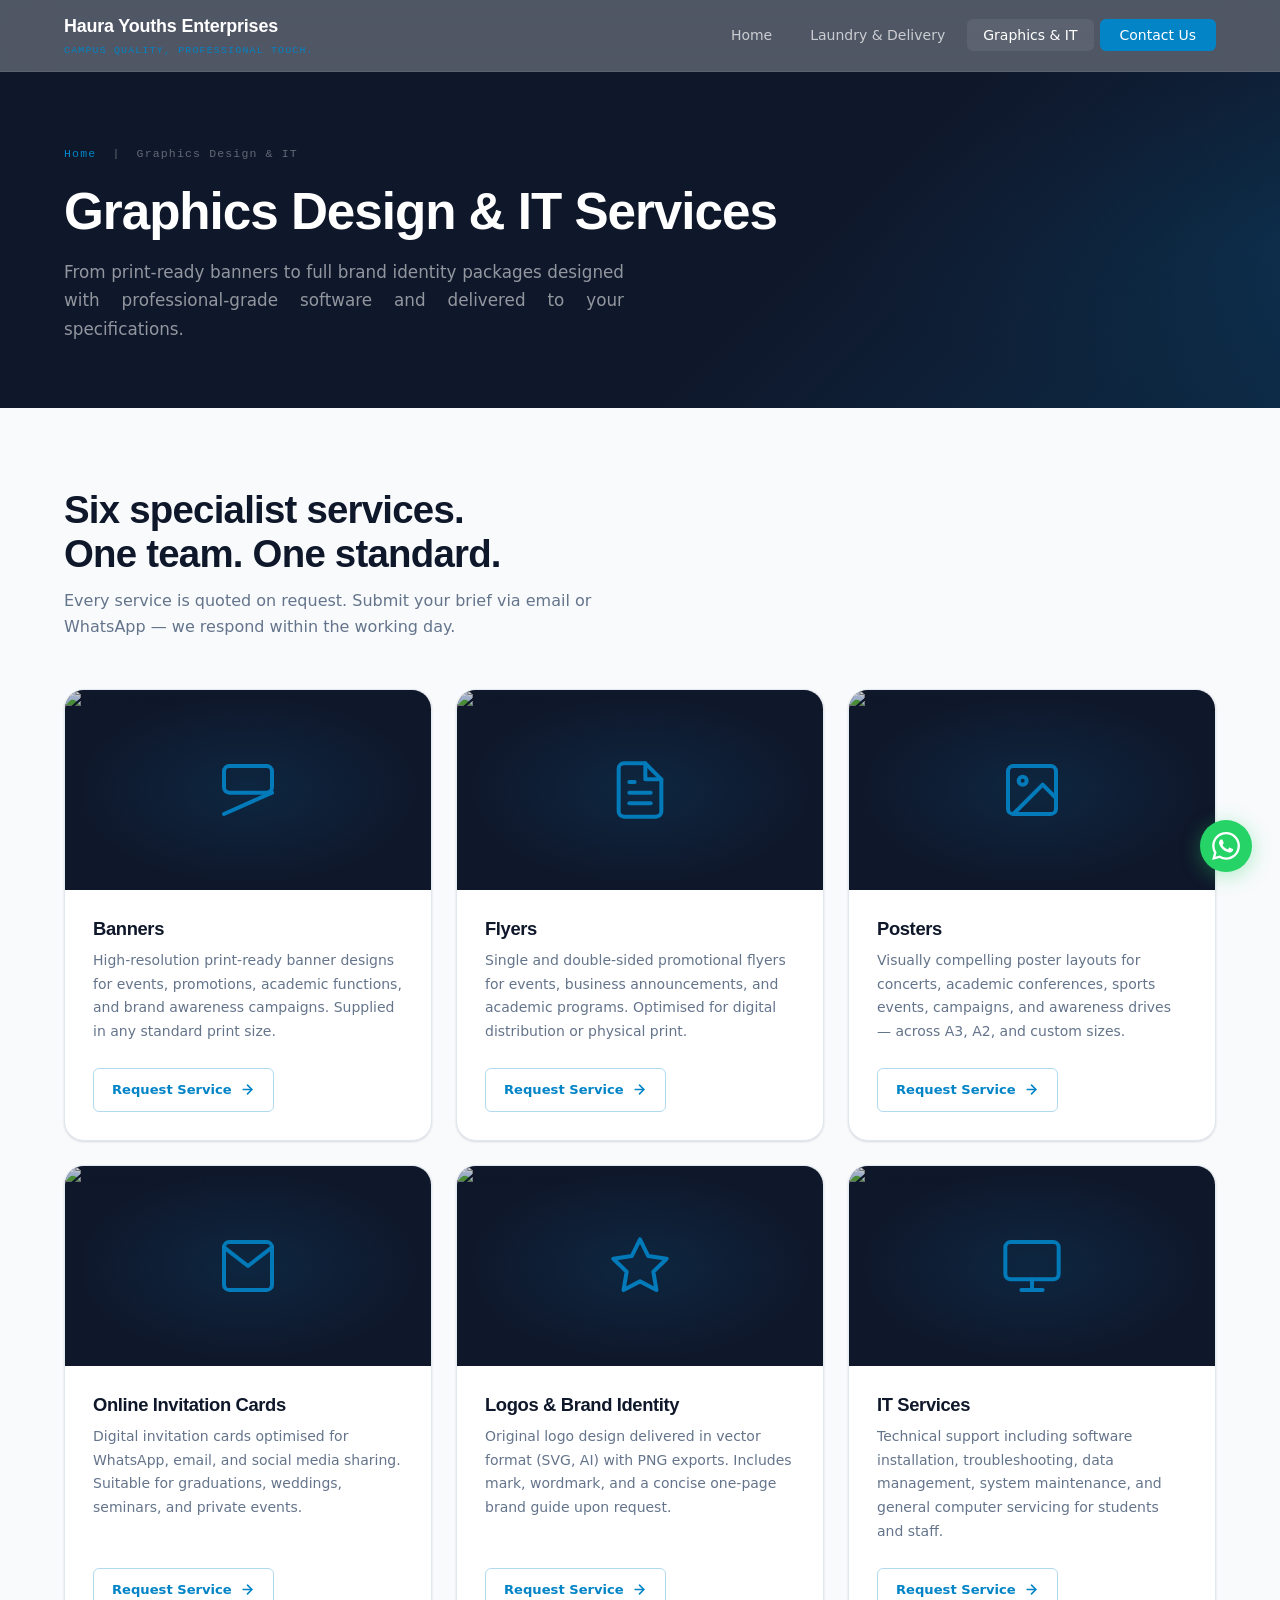
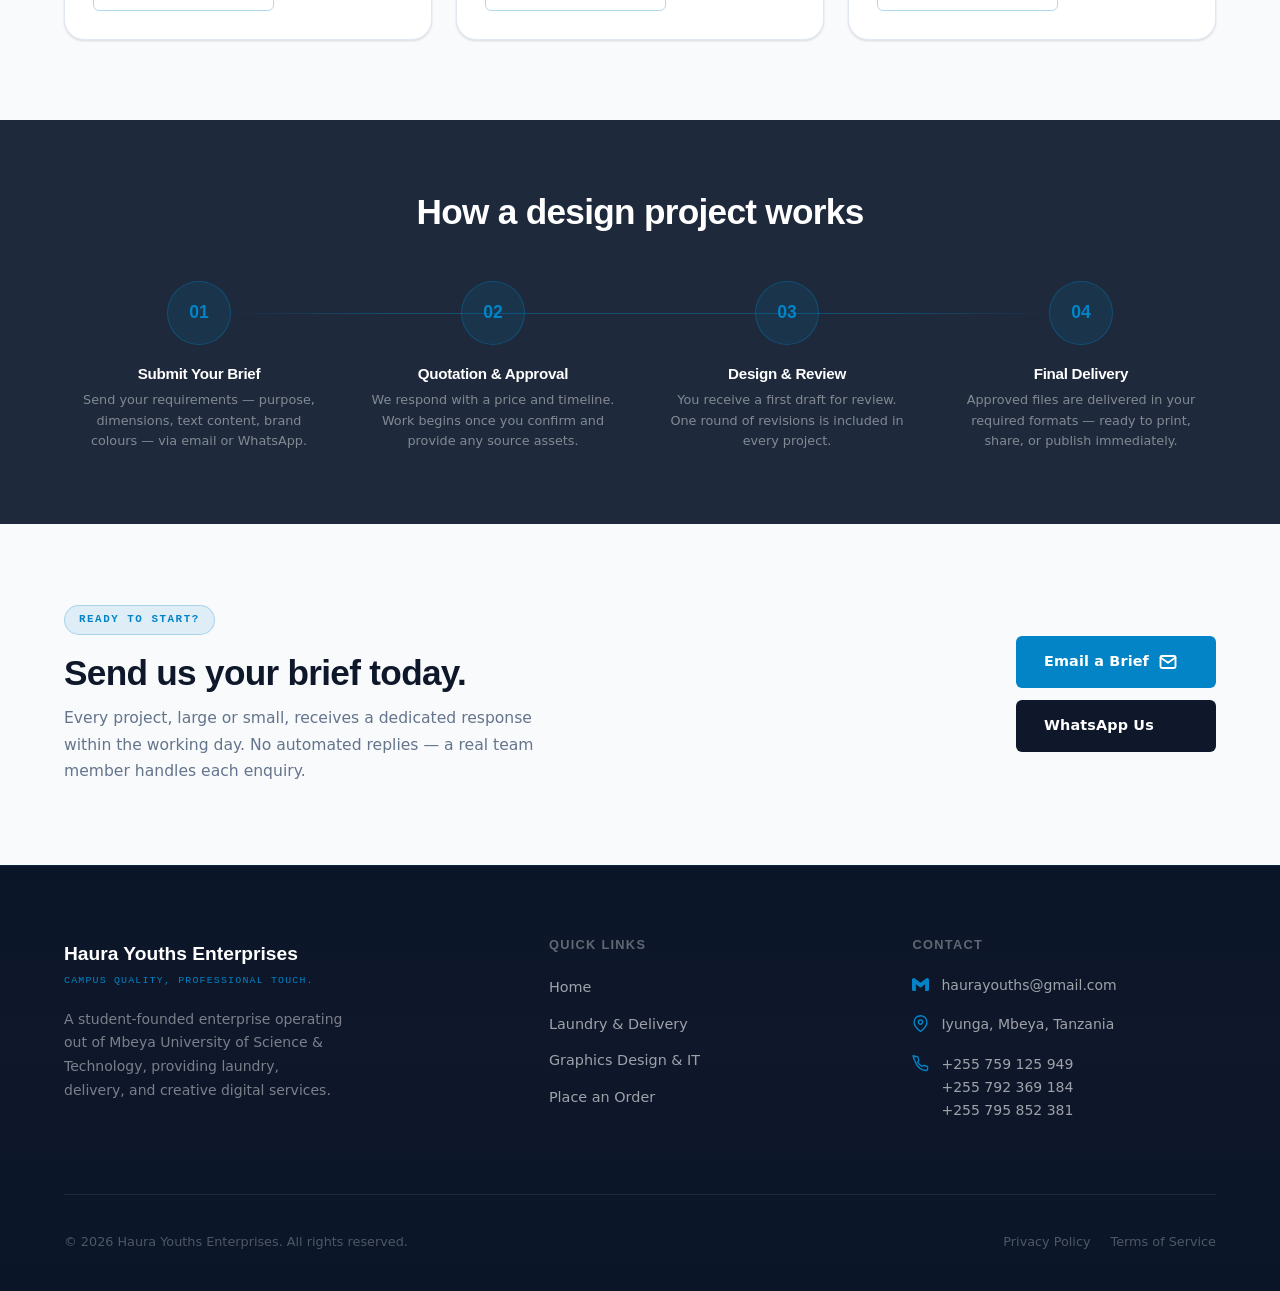
==== commit 88f7d405: "Remove section labels, enhance hero images grid, footer gradient" ====
--- a/graphics.html
+++ b/graphics.html
@@ -37,7 +37,6 @@
       <p class="page-hero__breadcrumb">
         <a href="index.html">Home</a> &nbsp;|&nbsp; Graphics Design &amp; IT
       </p>
-      <p class="section-label">Our Services</p>
       <h1 class="page-hero__title" id="page-title">Graphics Design &amp; IT Services</h1>
       <p class="page-hero__subtitle" style="text-align: justify;">
         From print-ready banners to full brand identity packages designed with professional-grade software and delivered to your specifications.
@@ -49,7 +48,6 @@
   <main>
     <section class="graphics-section" aria-labelledby="services-grid-title">
       <div style="max-width: 1280px; margin: 0 auto; padding: 0 0 48px;">
-        <p class="section-label reveal">Our Services</p>
         <h2 id="services-grid-title" style="font-size: clamp(1.8rem, 3vw, 2.4rem); color: var(--color-text-main); margin-bottom: 12px;" class="reveal reveal-delay-1">Six specialist services.<br>One team. One standard.</h2>
         <p style="font-size: 1rem; color: var(--color-text-muted); max-width: 540px;" class="reveal reveal-delay-2">
           Every service is quoted on request. Submit your brief via email or WhatsApp — we respond within the working day.
@@ -244,7 +242,7 @@
   </main>
 
   <!-- FOOTER -->
-  <footer class="footer" role="contentinfo">
+  <footer class="footer" role="contentinfo" style="background: linear-gradient(180deg, #0a1628 0%, #0F172A 40%, #0a1628 100%); border-top: 1px solid rgba(2,132,199,0.15);">
     <div class="footer__inner">
       <div class="footer__top">
         <div>
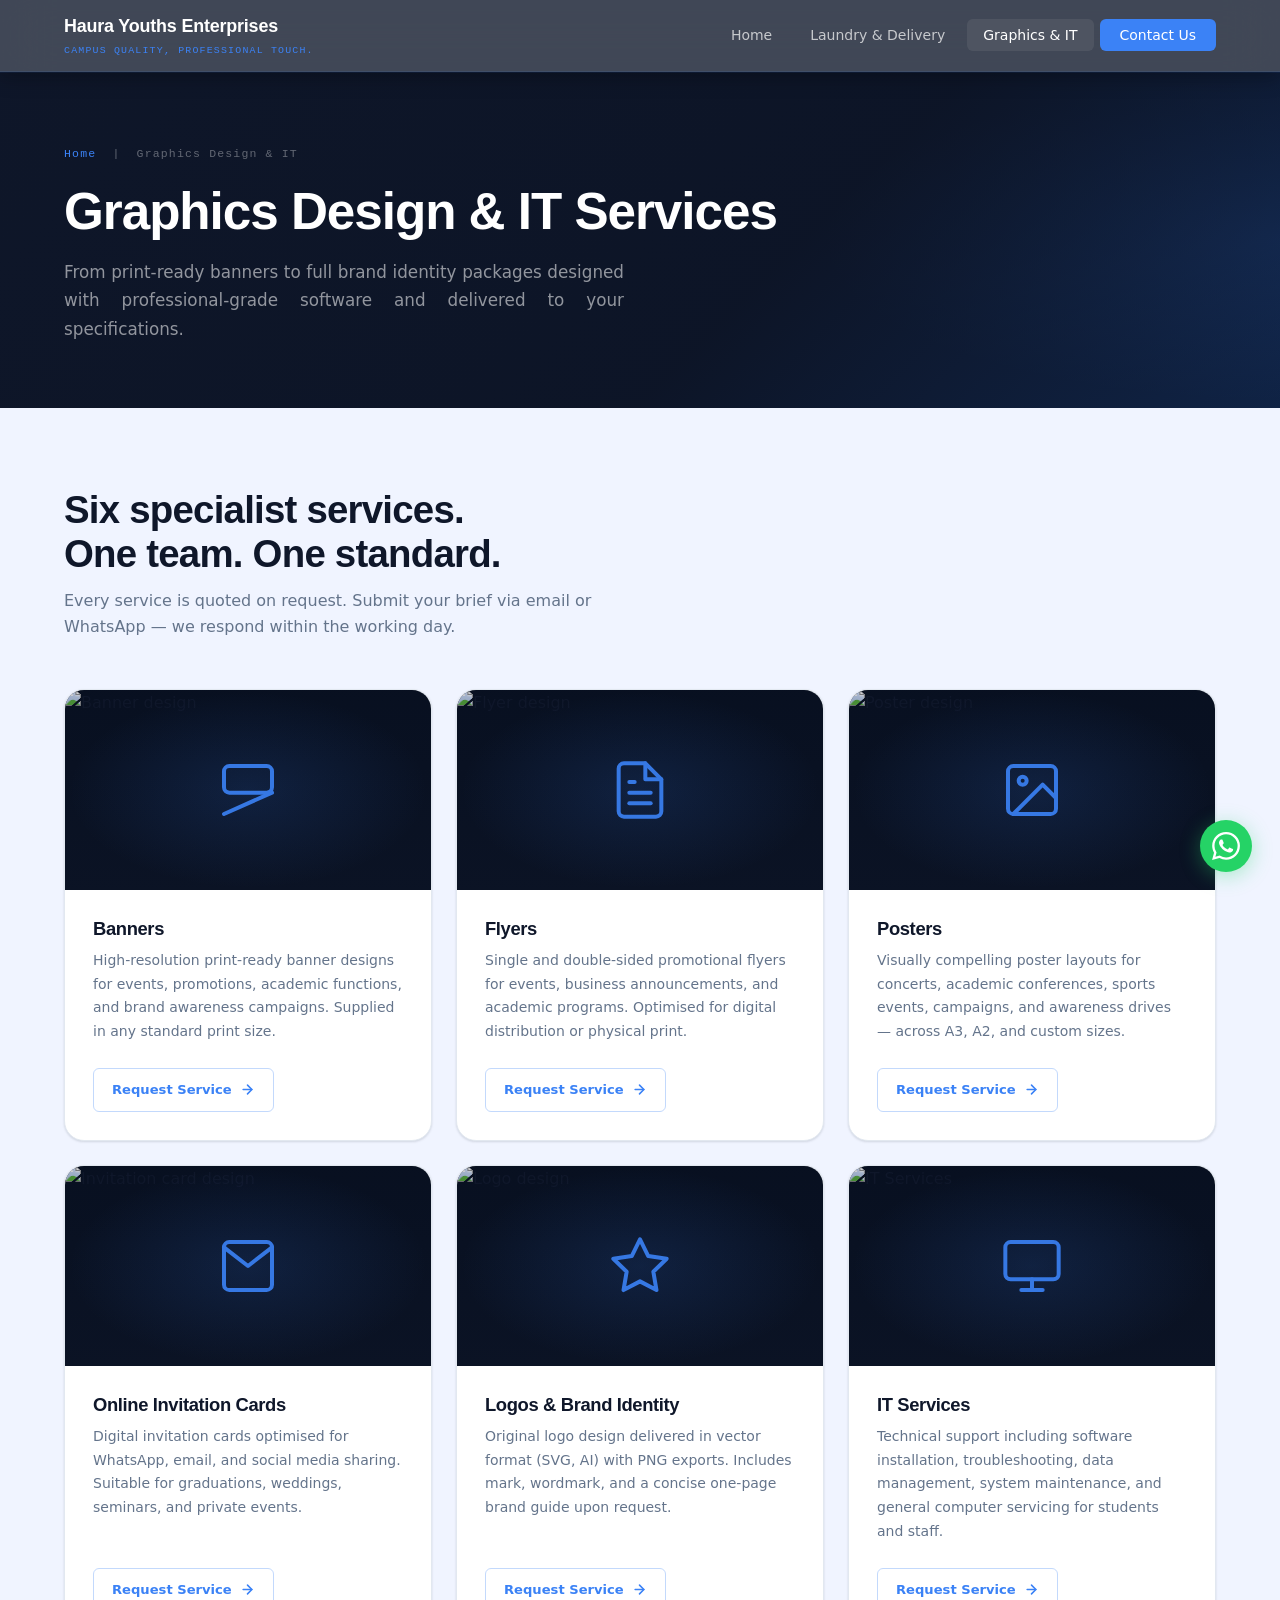
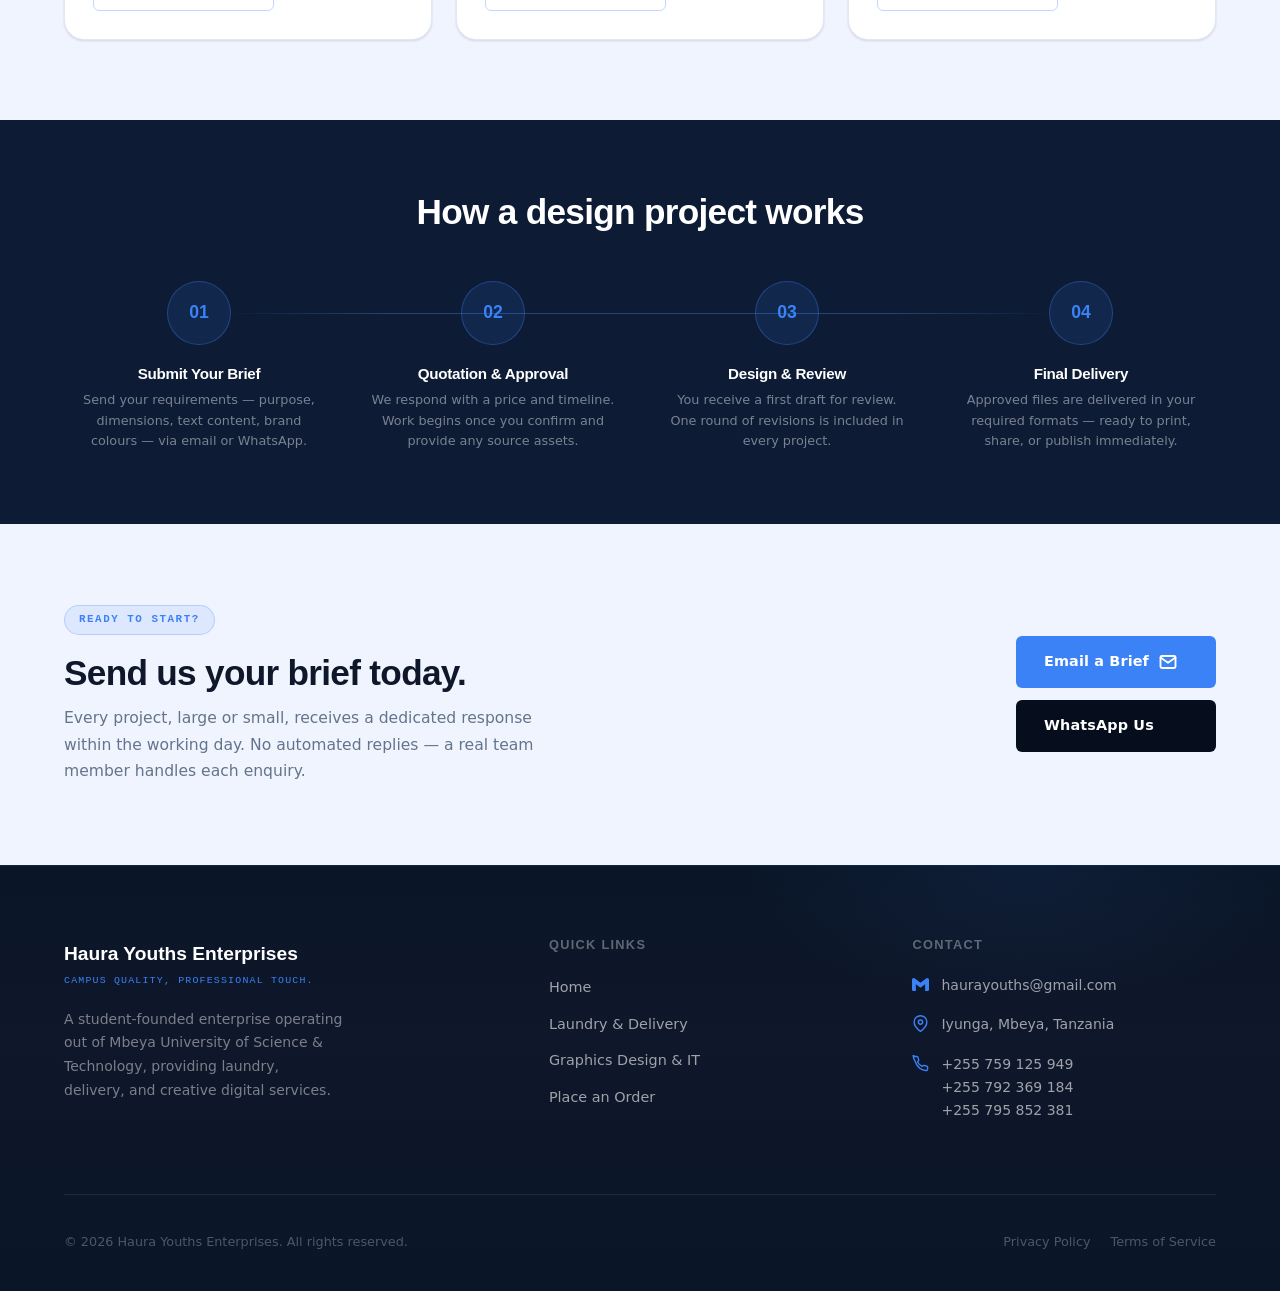
==== commit bc2749d9: "Full redesign: new color palette, glassmorphism hero, mesh gradients, premium footer" ====
--- a/graphics.html
+++ b/graphics.html
@@ -32,7 +32,7 @@
 
   <!-- PAGE HERO -->
   <header class="page-hero" aria-labelledby="page-title" style="background-image: url('https://images.unsplash.com/photo-1561070791-2526d30994b5?w=1400&q=80'); background-size: cover; background-position: center; position: relative;">
-  <div style="position:absolute;inset:0;background:linear-gradient(135deg,rgba(15,23,42,0.92) 0%,rgba(15,23,42,0.75) 60%,rgba(2,132,199,0.18) 100%);"></div>
+  <div style="position:absolute;inset:0;background:linear-gradient(135deg,rgba(15,23,42,0.92) 0%,rgba(15,23,42,0.75) 60%,rgba(59, 130, 246,0.18) 100%);"></div>
     <div class="page-hero__inner" style="position:relative;z-index:1;">
       <p class="page-hero__breadcrumb">
         <a href="index.html">Home</a> &nbsp;|&nbsp; Graphics Design &amp; IT
@@ -242,7 +242,7 @@
   </main>
 
   <!-- FOOTER -->
-  <footer class="footer" role="contentinfo" style="background: linear-gradient(180deg, #0a1628 0%, #0F172A 40%, #0a1628 100%); border-top: 1px solid rgba(2,132,199,0.15);">
+  <footer class="footer" role="contentinfo" style="background: linear-gradient(180deg, #0a1628 0%, #0F172A 40%, #0a1628 100%); border-top: 1px solid rgba(59, 130, 246,0.15);">
     <div class="footer__inner">
       <div class="footer__top">
         <div>
@@ -264,7 +264,7 @@
         <div>
           <h3 class="footer__col-title">Contact</h3>
           <div class="footer__contact-item">
-            <svg xmlns="http://www.w3.org/2000/svg" viewBox="0 0 24 24" width="17" height="17" style="flex-shrink:0;margin-top:2px"><path fill="#0284C7" d="M24 5.457v13.909c0 .904-.732 1.636-1.636 1.636h-3.819V11.73L12 16.64l-6.545-4.91v9.273H1.636A1.636 1.636 0 0 1 0 19.366V5.457c0-2.023 2.309-3.178 3.927-1.964L5.455 4.64 12 9.548l6.545-4.91 1.528-1.145C21.69 2.28 24 3.434 24 5.457z"/></svg>
+            <svg xmlns="http://www.w3.org/2000/svg" viewBox="0 0 24 24" width="17" height="17" style="flex-shrink:0;margin-top:2px"><path fill="#3B82F6" d="M24 5.457v13.909c0 .904-.732 1.636-1.636 1.636h-3.819V11.73L12 16.64l-6.545-4.91v9.273H1.636A1.636 1.636 0 0 1 0 19.366V5.457c0-2.023 2.309-3.178 3.927-1.964L5.455 4.64 12 9.548l6.545-4.91 1.528-1.145C21.69 2.28 24 3.434 24 5.457z"/></svg>
             <a href="mailto:haurayouths@gmail.com">haurayouths@gmail.com</a>
           </div>
           <div class="footer__contact-item">
--- a/css/style.css
+++ b/css/style.css
@@ -5,14 +5,17 @@
 
 /* --- Variables --- */
 :root {
-  --color-primary: #0F172A;
-  --color-primary-light: #1E293B;
-  --color-primary-mid: #334155;
-  --color-secondary: #F8FAFC;
-  --color-secondary-dark: #E2E8F0;
-  --color-accent: #0284C7;
-  --color-accent-dark: #0369A1;
-  --color-accent-glow: rgba(2, 132, 199, 0.15);
+  --color-primary: #060E1E;
+  --color-primary-light: #0D1B35;
+  --color-primary-mid: #1A2F52;
+  --color-secondary: #F0F4FF;
+  --color-secondary-dark: #DDE6F5;
+  --color-accent: #3B82F6;
+  --color-accent-dark: #1D4ED8;
+  --color-accent-glow: rgba(59, 130, 246, 0.18);
+  --color-accent-2: #06B6D4;
+  --color-glass: rgba(255, 255, 255, 0.04);
+  --color-glass-border: rgba(255, 255, 255, 0.09);
   --color-text-main: #0F172A;
   --color-text-muted: #64748B;
   --color-text-light: #94A3B8;
@@ -27,7 +30,7 @@
   --shadow-sm: 0 1px 3px rgba(15, 23, 42, 0.08), 0 1px 2px rgba(15, 23, 42, 0.06);
   --shadow-md: 0 4px 16px rgba(15, 23, 42, 0.10), 0 2px 6px rgba(15, 23, 42, 0.07);
   --shadow-lg: 0 12px 40px rgba(15, 23, 42, 0.16), 0 4px 12px rgba(15, 23, 42, 0.08);
-  --shadow-accent: 0 8px 32px rgba(2, 132, 199, 0.22);
+  --shadow-accent: 0 8px 32px rgba(59, 130, 246, 0.22);
 
   --radius-sm: 6px;
   --radius-md: 12px;
@@ -98,8 +101,8 @@
   align-items: center;
   gap: 0;
   margin-bottom: 18px;
-  background: rgba(2, 132, 199, 0.1);
-  border: 1px solid rgba(2, 132, 199, 0.25);
+  background: rgba(59, 130, 246, 0.1);
+  border: 1px solid rgba(59, 130, 246, 0.25);
   padding: 5px 14px;
   border-radius: 100px;
 }
@@ -117,13 +120,14 @@
   top: 0;
   z-index: 100;
   height: var(--nav-h);
-  background: rgba(15, 23, 42, 0.72);
-  border-bottom: 1px solid rgba(255, 255, 255, 0.08);
+  background: rgba(6, 14, 30, 0.75);
+  border-bottom: 1px solid rgba(59, 130, 246, 0.12);
   display: flex;
   align-items: center;
   padding: 0 5%;
-  backdrop-filter: blur(20px);
-  -webkit-backdrop-filter: blur(20px);
+  backdrop-filter: blur(24px);
+  -webkit-backdrop-filter: blur(24px);
+  box-shadow: 0 1px 0 rgba(59,130,246,0.08), 0 4px 20px rgba(0,0,0,0.3);
 }
 
 .navbar__inner {
@@ -242,6 +246,10 @@
 
 .hero {
   background: var(--color-primary);
+  background-image:
+    url('https://images.unsplash.com/photo-1451187580459-43490279c0fa?w=1600&q=60');
+  background-size: cover;
+  background-position: center;
   padding: 0 5%;
   min-height: calc(100vh - var(--nav-h));
   display: flex;
@@ -255,9 +263,9 @@
   position: absolute;
   inset: 0;
   background:
-    radial-gradient(ellipse 70% 60% at 85% 40%, rgba(2, 132, 199, 0.18) 0%, transparent 65%),
-    radial-gradient(ellipse 50% 70% at 10% 80%, rgba(2, 132, 199, 0.10) 0%, transparent 55%),
-    radial-gradient(ellipse 40% 40% at 50% 10%, rgba(99, 179, 237, 0.07) 0%, transparent 60%);
+    linear-gradient(135deg, rgba(6,14,30,0.96) 0%, rgba(6,14,30,0.82) 50%, rgba(13,27,53,0.75) 100%),
+    radial-gradient(ellipse 60% 70% at 80% 40%, rgba(59,130,246,0.22) 0%, transparent 60%),
+    radial-gradient(ellipse 40% 50% at 10% 70%, rgba(6,182,212,0.12) 0%, transparent 55%);
   pointer-events: none;
 }
 
@@ -265,9 +273,9 @@
   content: '';
   position: absolute;
   inset: 0;
-  background: url("data:image/svg+xml,%3Csvg width='60' height='60' viewBox='0 0 60 60' xmlns='http://www.w3.org/2000/svg'%3E%3Cg fill='none' fill-rule='evenodd'%3E%3Cg fill='%230284C7' fill-opacity='0.03'%3E%3Cpath d='M36 34v-4h-2v4h-4v2h4v4h2v-4h4v-2h-4zm0-30V0h-2v4h-4v2h4v4h2V6h4V4h-4zM6 34v-4H4v4H0v2h4v4h2v-4h4v-2H6zM6 4V0H4v4H0v2h4v4h2V6h4V4H6z'/%3E%3C/g%3E%3C/g%3E%3C/svg%3E");
+  background: url("data:image/svg+xml,%3Csvg width='80' height='80' viewBox='0 0 80 80' xmlns='http://www.w3.org/2000/svg'%3E%3Cg fill='none' fill-rule='evenodd'%3E%3Cg fill='%233B82F6' fill-opacity='0.03'%3E%3Cpath d='M40 40h-2v-2h2v2zm0-20h-2v-2h2v2zm0 40h-2v-2h2v2zm20-20h-2v-2h2v2zm-40 0h-2v-2h2v2z'/%3E%3C/g%3E%3C/g%3E%3C/svg%3E");
   pointer-events: none;
-  opacity: 0.6;
+  opacity: 0.8;
 }
 
 .hero__grid {
@@ -324,9 +332,14 @@
 
 .hero__stats {
   display: flex;
-  gap: 36px;
-  padding-top: 40px;
-  border-top: 1px solid rgba(255, 255, 255, 0.1);
+  gap: 0;
+  padding-top: 32px;
+  margin-top: 8px;
+  background: rgba(255,255,255,0.04);
+  border: 1px solid rgba(255,255,255,0.08);
+  border-radius: var(--radius-md);
+  backdrop-filter: blur(12px);
+  overflow: hidden;
 }
 
 .stat {
@@ -491,8 +504,16 @@
    ============================================================ */
 
 .services {
-  background: var(--color-secondary);
+  background: linear-gradient(180deg, #F0F4FF 0%, #E8EFFC 100%);
   padding: 96px 5%;
+  position: relative;
+}
+.services::before {
+  content: '';
+  position: absolute;
+  inset: 0;
+  background: radial-gradient(ellipse 50% 60% at 80% 50%, rgba(59,130,246,0.06) 0%, transparent 60%);
+  pointer-events: none;
 }
 
 .services__header {
@@ -534,7 +555,7 @@
 
 .service-card:hover {
   transform: translateY(-6px) scale(1.01);
-  box-shadow: var(--shadow-lg), 0 0 0 3px rgba(2, 132, 199, 0.18);
+  box-shadow: var(--shadow-lg), 0 0 0 3px rgba(59, 130, 246, 0.18);
 }
 
 .service-card__img {
@@ -553,9 +574,9 @@
   inset: 0;
   background: linear-gradient(
     180deg,
-    rgba(15, 23, 42, 0.0) 0%,
-    rgba(15, 23, 42, 0.35) 45%,
-    rgba(15, 23, 42, 0.88) 100%
+    rgba(6, 14, 30, 0.0) 0%,
+    rgba(6, 14, 30, 0.30) 40%,
+    rgba(6, 14, 30, 0.92) 100%
   );
   transition: background var(--transition);
 }
@@ -563,9 +584,9 @@
 .service-card:hover .service-card__overlay {
   background: linear-gradient(
     180deg,
-    rgba(15, 23, 42, 0.05) 0%,
-    rgba(15, 23, 42, 0.45) 40%,
-    rgba(15, 23, 42, 0.92) 100%
+    rgba(6, 14, 30, 0.05) 0%,
+    rgba(6, 14, 30, 0.42) 35%,
+    rgba(6, 14, 30, 0.94) 100%
   );
 }
 
@@ -584,8 +605,8 @@
   letter-spacing: 0.14em;
   text-transform: uppercase;
   color: var(--color-accent);
-  background: rgba(2, 132, 199, 0.15);
-  border: 1px solid rgba(2, 132, 199, 0.3);
+  background: rgba(59, 130, 246, 0.15);
+  border: 1px solid rgba(59, 130, 246, 0.3);
   padding: 4px 10px;
   border-radius: 100px;
   display: inline-block;
@@ -632,8 +653,19 @@
    ============================================================ */
 
 .about-strip {
-  background: var(--color-primary-light);
+  background: linear-gradient(135deg, #0D1B35 0%, #060E1E 50%, #0D1B35 100%);
   padding: 80px 5%;
+  position: relative;
+  overflow: hidden;
+}
+.about-strip::before {
+  content: '';
+  position: absolute;
+  inset: 0;
+  background:
+    radial-gradient(ellipse 50% 80% at 100% 50%, rgba(59,130,246,0.1) 0%, transparent 55%),
+    radial-gradient(ellipse 30% 40% at 0% 20%, rgba(6,182,212,0.07) 0%, transparent 50%);
+  pointer-events: none;
 }
 
 .about-strip__inner {
@@ -660,7 +692,7 @@
 }
 
 .about-strip__highlight {
-  background: rgba(2, 132, 199, 0.12);
+  background: rgba(59, 130, 246, 0.12);
   border-left: 3px solid var(--color-accent);
   padding: 16px 20px;
   border-radius: 0 var(--radius-sm) var(--radius-sm) 0;
@@ -681,12 +713,14 @@
   border: 1px solid rgba(255, 255, 255, 0.08);
   border-radius: var(--radius-md);
   padding: 24px;
-  transition: background var(--transition), border-color var(--transition);
+  backdrop-filter: blur(8px);
+  transition: background var(--transition), border-color var(--transition), transform var(--transition);
 }
 
 .about-stat-card:hover {
-  background: rgba(255, 255, 255, 0.07);
-  border-color: rgba(2, 132, 199, 0.3);
+  background: rgba(59, 130, 246, 0.08);
+  border-color: rgba(59, 130, 246, 0.3);
+  transform: translateY(-3px);
 }
 
 .about-stat-card__num {
@@ -709,9 +743,18 @@
    ============================================================ */
 
 .footer {
-  background: var(--color-primary);
+  background: linear-gradient(180deg, #060E1E 0%, #030810 100%);
   padding: 72px 5% 40px;
-  border-top: 1px solid rgba(255, 255, 255, 0.06);
+  border-top: 1px solid rgba(59, 130, 246, 0.15);
+  position: relative;
+  overflow: hidden;
+}
+.footer::before {
+  content: '';
+  position: absolute;
+  inset: 0;
+  background: radial-gradient(ellipse 40% 60% at 80% 0%, rgba(59,130,246,0.07) 0%, transparent 55%);
+  pointer-events: none;
 }
 
 .footer__inner {
@@ -845,7 +888,7 @@
   content: '';
   position: absolute;
   inset: 0;
-  background: radial-gradient(ellipse 60% 80% at 100% 50%, rgba(2, 132, 199, 0.1) 0%, transparent 60%);
+  background: radial-gradient(ellipse 60% 80% at 100% 50%, rgba(59, 130, 246, 0.1) 0%, transparent 60%);
   pointer-events: none;
 }
 
@@ -868,7 +911,7 @@
 }
 
 .page-hero__breadcrumb a:hover {
-  color: rgba(2, 132, 199, 0.8);
+  color: rgba(59, 130, 246, 0.8);
 }
 
 .page-hero__title {
@@ -945,7 +988,7 @@
 }
 
 .pricing-table-wrap tbody tr:hover {
-  background: rgba(2, 132, 199, 0.04);
+  background: rgba(59, 130, 246, 0.04);
 }
 
 .pricing-table-wrap tbody td {
@@ -1095,7 +1138,7 @@
 
 .calc-total-row .delivery-note {
   font-size: 0.72rem;
-  color: #0284C7;
+  color: #3B82F6;
   font-family: var(--font-mono);
   font-weight: 700;
   display: block;
@@ -1147,7 +1190,7 @@
 .service-block:hover {
   transform: translateY(-5px);
   box-shadow: var(--shadow-lg);
-  border-color: rgba(2, 132, 199, 0.25);
+  border-color: rgba(59, 130, 246, 0.25);
 }
 
 .service-block__icon-wrap {
@@ -1185,7 +1228,7 @@
   content: '';
   position: absolute;
   inset: 0;
-  background: radial-gradient(ellipse 70% 70% at 50% 50%, rgba(2, 132, 199, 0.14) 0%, transparent 70%);
+  background: radial-gradient(ellipse 70% 70% at 50% 50%, rgba(59, 130, 246, 0.14) 0%, transparent 70%);
   z-index: 1;
 }
 
@@ -1235,7 +1278,7 @@
   font-weight: 600;
   color: var(--color-accent);
   padding: 10px 18px;
-  border: 1.5px solid rgba(2, 132, 199, 0.3);
+  border: 1.5px solid rgba(59, 130, 246, 0.3);
   border-radius: var(--radius-sm);
   transition: background var(--transition), color var(--transition), border-color var(--transition), transform var(--transition);
   text-decoration: none;
@@ -1291,7 +1334,7 @@
   left: calc(12.5% + 16px);
   right: calc(12.5% + 16px);
   height: 1px;
-  background: linear-gradient(90deg, transparent, rgba(2, 132, 199, 0.4) 20%, rgba(2, 132, 199, 0.4) 80%, transparent);
+  background: linear-gradient(90deg, transparent, rgba(59, 130, 246, 0.4) 20%, rgba(59, 130, 246, 0.4) 80%, transparent);
 }
 
 .process-step {
@@ -1306,8 +1349,8 @@
   width: 64px;
   height: 64px;
   border-radius: 50%;
-  background: rgba(2, 132, 199, 0.12);
-  border: 1.5px solid rgba(2, 132, 199, 0.35);
+  background: rgba(59, 130, 246, 0.12);
+  border: 1.5px solid rgba(59, 130, 246, 0.35);
   display: flex;
   align-items: center;
   justify-content: center;
@@ -1322,7 +1365,7 @@
 }
 
 .process-step:hover .process-step__num {
-  background: rgba(2, 132, 199, 0.22);
+  background: rgba(59, 130, 246, 0.22);
   border-color: var(--color-accent);
 }
 
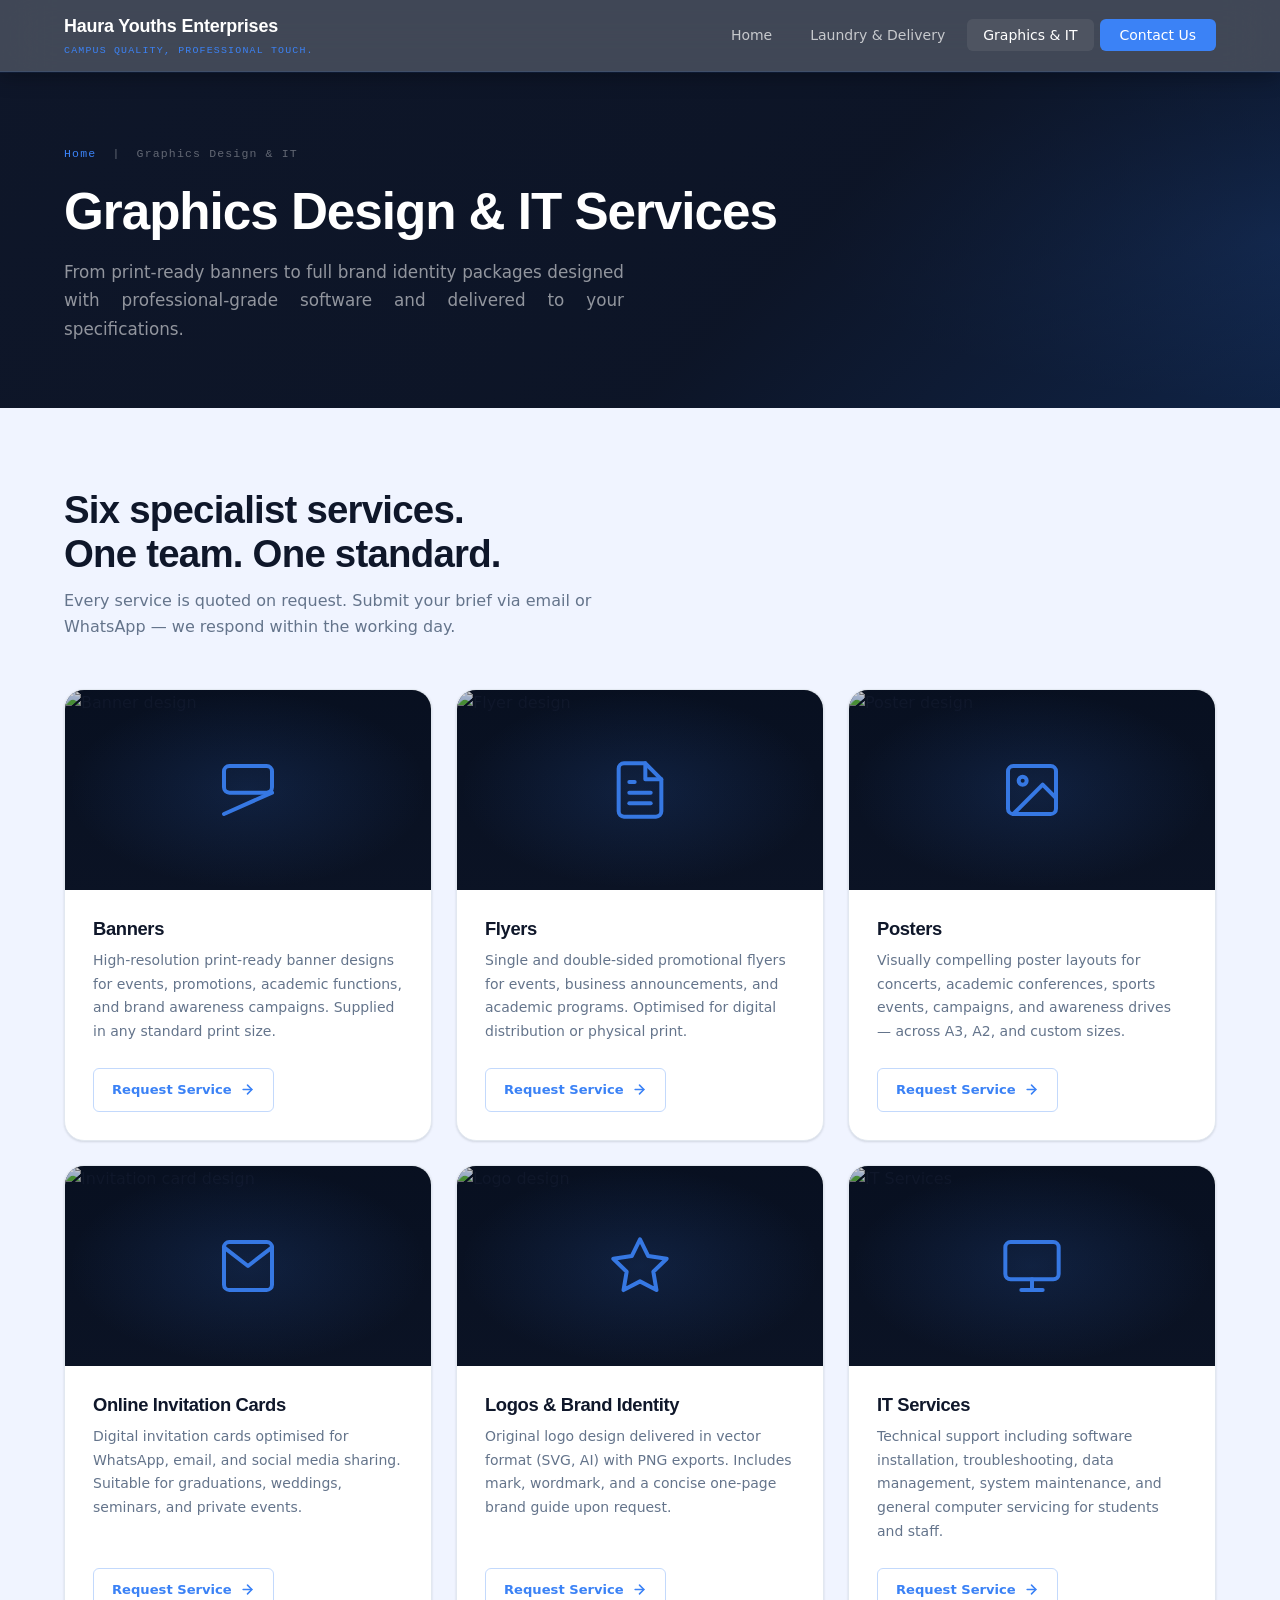
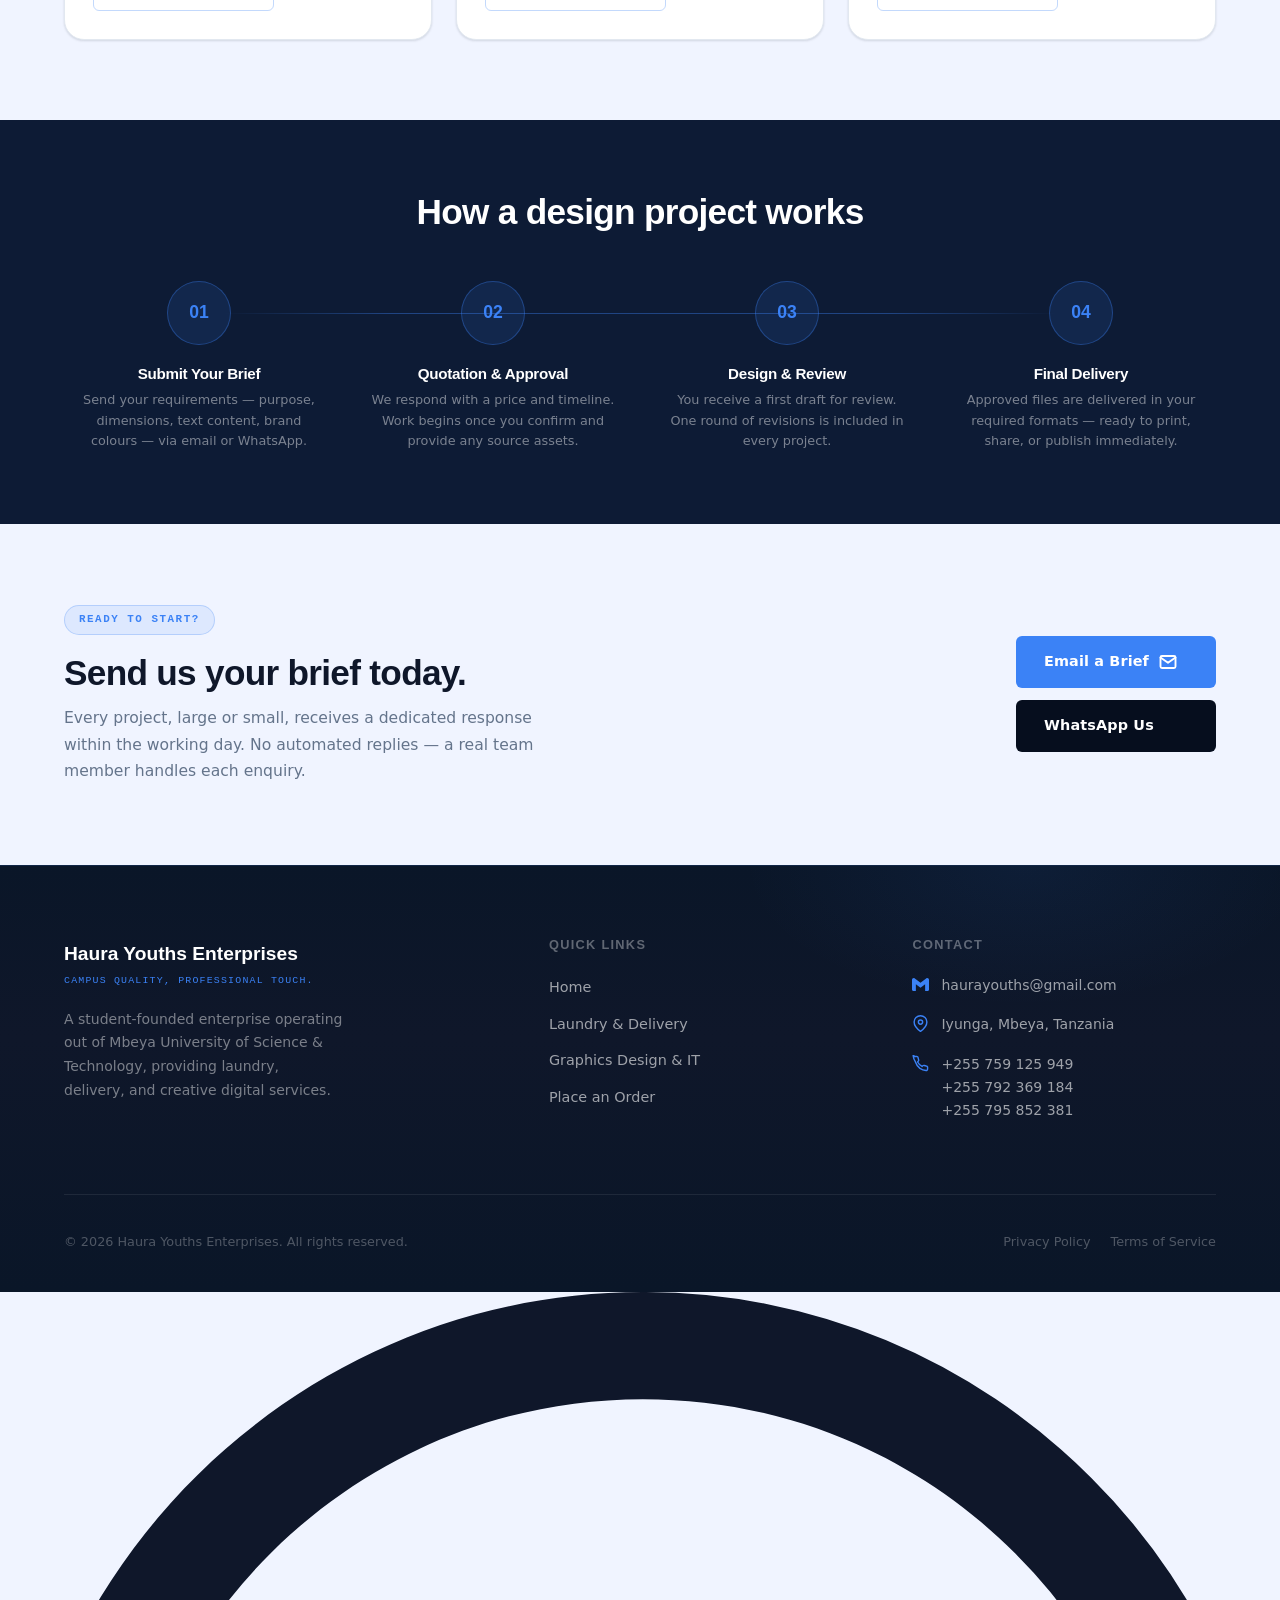
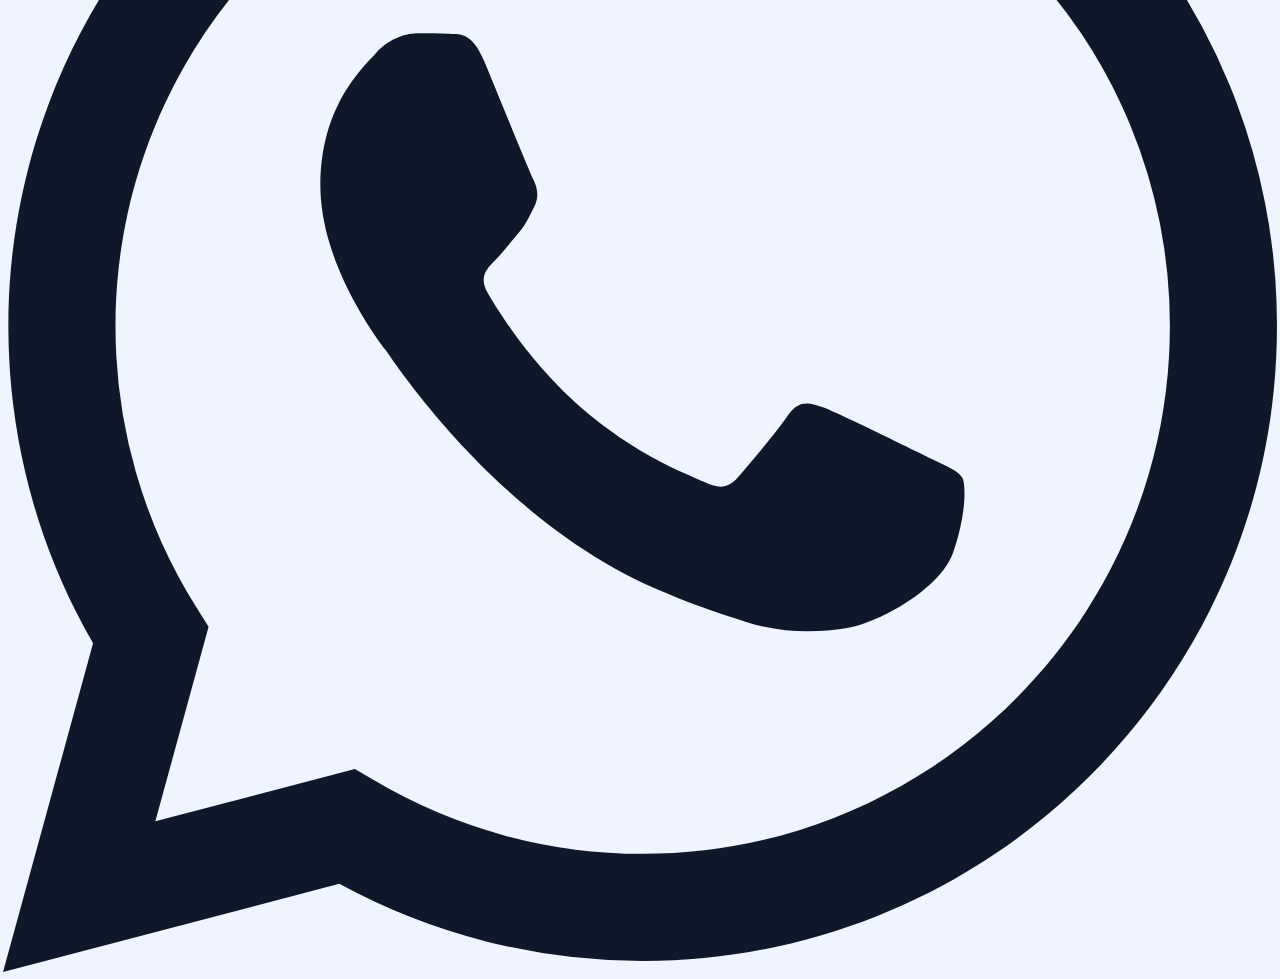
==== commit 63b68d96: "Fix WhatsApp float size, add favicon to all pages" ====
--- a/graphics.html
+++ b/graphics.html
@@ -5,6 +5,7 @@
   <meta name="viewport" content="width=device-width, initial-scale=1.0" />
   <meta name="description" content="Haura Youths Enterprises — Professional graphics design and IT services including banners, flyers, posters, logos, invitation cards, and technical support. Mbeya, Tanzania." />
   <title>Graphics Design &amp; IT — Haura Youths Enterprises</title>
+  <link rel="icon" type="image/svg+xml" href="data:image/svg+xml,%3Csvg xmlns='http://www.w3.org/2000/svg' viewBox='0 0 100 100'%3E%3Crect width='100' height='100' rx='20' fill='%23060E1E'/%3E%3Crect x='10' y='10' width='80' height='80' rx='16' fill='%233B82F6'/%3E%3Ctext y='.9em' font-size='65' x='12' fill='white'%3E%F0%9F%A7%BA%3C/text%3E%3C/svg%3E" />
   <link rel="stylesheet" href="css/style.css" />
 </head>
 <body>
--- a/css/style.css
+++ b/css/style.css
@@ -246,10 +246,6 @@
 
 .hero {
   background: var(--color-primary);
-  background-image:
-    url('https://images.unsplash.com/photo-1451187580459-43490279c0fa?w=1600&q=60');
-  background-size: cover;
-  background-position: center;
   padding: 0 5%;
   min-height: calc(100vh - var(--nav-h));
   display: flex;
@@ -263,9 +259,9 @@
   position: absolute;
   inset: 0;
   background:
-    linear-gradient(135deg, rgba(6,14,30,0.96) 0%, rgba(6,14,30,0.82) 50%, rgba(13,27,53,0.75) 100%),
-    radial-gradient(ellipse 60% 70% at 80% 40%, rgba(59,130,246,0.22) 0%, transparent 60%),
-    radial-gradient(ellipse 40% 50% at 10% 70%, rgba(6,182,212,0.12) 0%, transparent 55%);
+    radial-gradient(ellipse 70% 60% at 85% 30%, rgba(59,130,246,0.18) 0%, transparent 60%),
+    radial-gradient(ellipse 50% 70% at 5% 80%, rgba(6,182,212,0.12) 0%, transparent 55%),
+    radial-gradient(ellipse 40% 40% at 50% 5%, rgba(99,102,241,0.08) 0%, transparent 50%);
   pointer-events: none;
 }
 
@@ -312,9 +308,10 @@
 .hero__title {
   font-size: clamp(2.6rem, 5vw, 4rem);
   font-weight: 800;
-  color: #FFFFFF;
+  color: #FFFFFF !important;
   line-height: 1.1;
   margin-bottom: 24px;
+  text-shadow: 0 2px 30px rgba(0,0,0,0.8), 0 0 60px rgba(0,0,0,0.5);
 }
 
 .hero__title .accent {
@@ -323,23 +320,19 @@
 
 .hero__desc {
   font-size: 1.05rem;
-  font-weight: 300;
-  color: rgba(255, 255, 255, 0.65);
+  font-weight: 400;
+  color: rgba(255, 255, 255, 0.95) !important;
   max-width: 480px;
   margin-bottom: 40px;
   line-height: 1.75;
+  text-shadow: 0 1px 12px rgba(0,0,0,0.7);
 }
 
 .hero__stats {
   display: flex;
-  gap: 0;
-  padding-top: 32px;
-  margin-top: 8px;
-  background: rgba(255,255,255,0.04);
-  border: 1px solid rgba(255,255,255,0.08);
-  border-radius: var(--radius-md);
-  backdrop-filter: blur(12px);
-  overflow: hidden;
+  gap: 36px;
+  padding-top: 40px;
+  border-top: 1px solid rgba(255, 255, 255, 0.1);
 }
 
 .stat {
@@ -360,7 +353,7 @@
 .stat__label {
   font-size: 0.76rem;
   font-weight: 400;
-  color: rgba(255, 255, 255, 0.45);
+  color: rgba(255, 255, 255, 0.65);
   letter-spacing: 0.04em;
 }
 
@@ -456,12 +449,12 @@
 .btn--outline {
   background: transparent;
   color: #FFFFFF;
-  border: 1.5px solid rgba(255, 255, 255, 0.25);
+  border: 1.5px solid rgba(255, 255, 255, 0.35);
 }
 
 .btn--outline:hover {
-  background: rgba(255, 255, 255, 0.07);
-  border-color: rgba(255, 255, 255, 0.5);
+  background: rgba(255, 255, 255, 0.08);
+  border-color: rgba(255, 255, 255, 0.6);
   transform: translateY(-2px);
 }
 
@@ -1387,7 +1380,11 @@
    RESPONSIVE
    ============================================================ */
 
-@media (max-width: 768px) {
+/* ============================================================
+   RESPONSIVE — COMPREHENSIVE
+   ============================================================ */
+
+@media (max-width: 1024px) {
   .hero__grid {
     grid-template-columns: 1fr;
     gap: 48px;
@@ -1409,9 +1406,6 @@
     gap: 40px;
   }
   .pricing-grid {
-    display:flex;
-    align-items: stretch;
-    gap: 32px;
     grid-template-columns: 1fr;
   }
   .process-steps {
@@ -1427,8 +1421,18 @@
     --nav-h: 64px;
   }
 
+  /* Global */
+  body {
+    overflow-x: hidden;
+  }
+
   .section {
-    padding: 64px 5%;
+    padding: 56px 4%;
+  }
+
+  /* Navbar */
+  .navbar {
+    padding: 0 4%;
   }
 
   .navbar__links {
@@ -1437,33 +1441,121 @@
     top: var(--nav-h);
     left: 0;
     right: 0;
-    background: var(--color-primary);
-    border-bottom: 1px solid rgba(255, 255, 255, 0.08);
+    background: rgba(6, 14, 30, 0.97);
+    backdrop-filter: blur(20px);
+    -webkit-backdrop-filter: blur(20px);
+    border-bottom: 1px solid rgba(59, 130, 246, 0.15);
     flex-direction: column;
-    padding: 16px 5% 24px;
+    padding: 16px 4% 24px;
     gap: 4px;
     align-items: flex-start;
   }
 
   .navbar__links.open {
     display: flex;
-    background: rgba(15, 23, 42, 0.85);
-    backdrop-filter: blur(20px);
-    -webkit-backdrop-filter: blur(20px);
-    border-bottom: 1px solid rgba(255, 255, 255, 0.08);
   }
 
   .navbar__links a {
     width: 100%;
+    padding: 12px 16px;
   }
 
   .nav-toggle {
     display: flex;
   }
 
+  /* Hero */
+  .hero {
+    padding: 0 4%;
+  }
+
+  .hero__grid {
+    grid-template-columns: 1fr;
+    gap: 32px;
+    padding: 56px 0;
+  }
+
+  .hero__visual {
+    display: none;
+  }
+
+  .hero__title {
+    font-size: 2.2rem;
+  }
+
   .hero__stats {
+    gap: 16px;
+    flex-wrap: wrap;
+  }
+
+  /* Services */
+  .services {
+    padding: 56px 4%;
+  }
+
+  .services__grid {
+    grid-template-columns: 1fr;
+    gap: 16px;
+  }
+
+  .service-card {
+    height: 340px;
+  }
+
+  /* About */
+  .about-strip {
+    padding: 56px 4%;
+  }
+
+  .about-strip__inner {
+    grid-template-columns: 1fr;
+    gap: 40px;
+  }
+
+  .about-strip__grid {
+    grid-template-columns: 1fr 1fr;
+  }
+
+  /* Laundry */
+  .laundry-section {
+    padding: 48px 4%;
+  }
+
+  .pricing-grid {
+    grid-template-columns: 1fr;
     gap: 24px;
-    flex-wrap: wrap;
+  }
+
+  .pricing-grid > div:first-child {
+    order: 1;
+  }
+
+  .calc-cta-row {
+    flex-direction: column;
+  }
+
+  /* Graphics */
+  .graphics-section {
+    padding: 56px 4%;
+  }
+
+  .graphics-grid {
+    grid-template-columns: 1fr;
+    gap: 16px;
+  }
+
+  .process-steps {
+    grid-template-columns: 1fr;
+    gap: 32px;
+  }
+
+  .process-steps::before {
+    display: none;
+  }
+
+  /* Footer */
+  .footer {
+    padding: 56px 4% 32px;
   }
 
   .footer__top {
@@ -1477,82 +1569,70 @@
     text-align: center;
   }
 
-  .process-steps {
+  .footer__legal {
+    justify-content: center;
+  }
+
+  /* CTA strip on graphics page */
+  .graphics-section > div[style*="grid-template-columns: 1fr auto"] {
+    grid-template-columns: 1fr !important;
+  }
+
+  /* Laundry image strip */
+  div[style*="grid-template-columns:1fr 1fr 1fr"] {
+    grid-template-columns: 1fr !important;
+    gap: 12px !important;
+  }
+
+  /* Hero visual image grid */
+  div[style*="grid-template-columns:1fr 1fr"] {
+    grid-template-columns: 1fr !important;
+  }
+
+  /* WhatsApp float */
+  .whatsapp-float {
+    bottom: 16px;
+    right: 16px;
+    width: 44px;
+    height: 44px;
+  }
+  .whatsapp-float svg {
+    width: 22px;
+    height: 22px;
+  }
+}
+
+@media (max-width: 480px) {
+  .hero__title {
+    font-size: 1.9rem;
+  }
+
+  .about-strip__grid {
     grid-template-columns: 1fr;
   }
 
-  .graphics-grid {
-    grid-template-columns: 1fr;
-  }
-
-  .calc-cta-row {
+  .btn {
+    width: 100%;
+    justify-content: center;
+  }
+
+  .hero__copy > div[style*="display: flex"] {
     flex-direction: column;
   }
 
-  .about-strip__grid {
-    grid-template-columns: 1fr 1fr;
-  }
-}
-
-/* ============================================================
-   SCROLL REVEAL ANIMATION
-   ============================================================ */
-
-.reveal {
-  opacity: 0;
-  transform: translateY(28px);
-  transition: opacity 0.65s cubic-bezier(0.4, 0, 0.2, 1), transform 0.65s cubic-bezier(0.4, 0, 0.2, 1);
-}
-
-.reveal.visible {
-  opacity: 1;
-  transform: translateY(0);
-}
-
-.reveal-delay-1 { transition-delay: 0.1s; }
-.reveal-delay-2 { transition-delay: 0.2s; }
-.reveal-delay-3 { transition-delay: 0.3s; }
-.reveal-delay-4 { transition-delay: 0.4s; }
-.reveal-delay-5 { transition-delay: 0.5s; }
-
-/* ============================================================
-   MISC
-   ============================================================ */
-
-.accent-text { color: var(--color-accent); }
-
-.divider {
-  width: 100%;
-  height: 1px;
-  background: var(--color-border);
-  margin: 48px 0;
-}
-
-/* WhatsApp CTA floating */
-.whatsapp-float {
-  position: fixed;
-  bottom: 28px;
-  right: 28px;
-  z-index: 200;
-  width: 52px;
-  height: 52px;
-  background: #25D366;
-  border-radius: 50%;
-  display: flex;
-  align-items: center;
-  justify-content: center;
-  box-shadow: 0 4px 20px rgba(37, 211, 102, 0.35);
-  transition: transform var(--transition), box-shadow var(--transition);
-  text-decoration: none;
-}
-
-.whatsapp-float:hover {
-  transform: scale(1.1) translateY(-2px);
-  box-shadow: 0 8px 28px rgba(37, 211, 102, 0.5);
-}
-
-.whatsapp-float svg {
-  width: 28px;
-  height: 28px;
-  color: #FFFFFF;
-}
+  .service-card {
+    height: 300px;
+  }
+
+  .calc-item__input {
+    width: 72px;
+  }
+
+  .page-hero {
+    padding: 48px 4% 40px;
+  }
+
+  .page-hero__title {
+    font-size: 1.8rem;
+  }
+}
